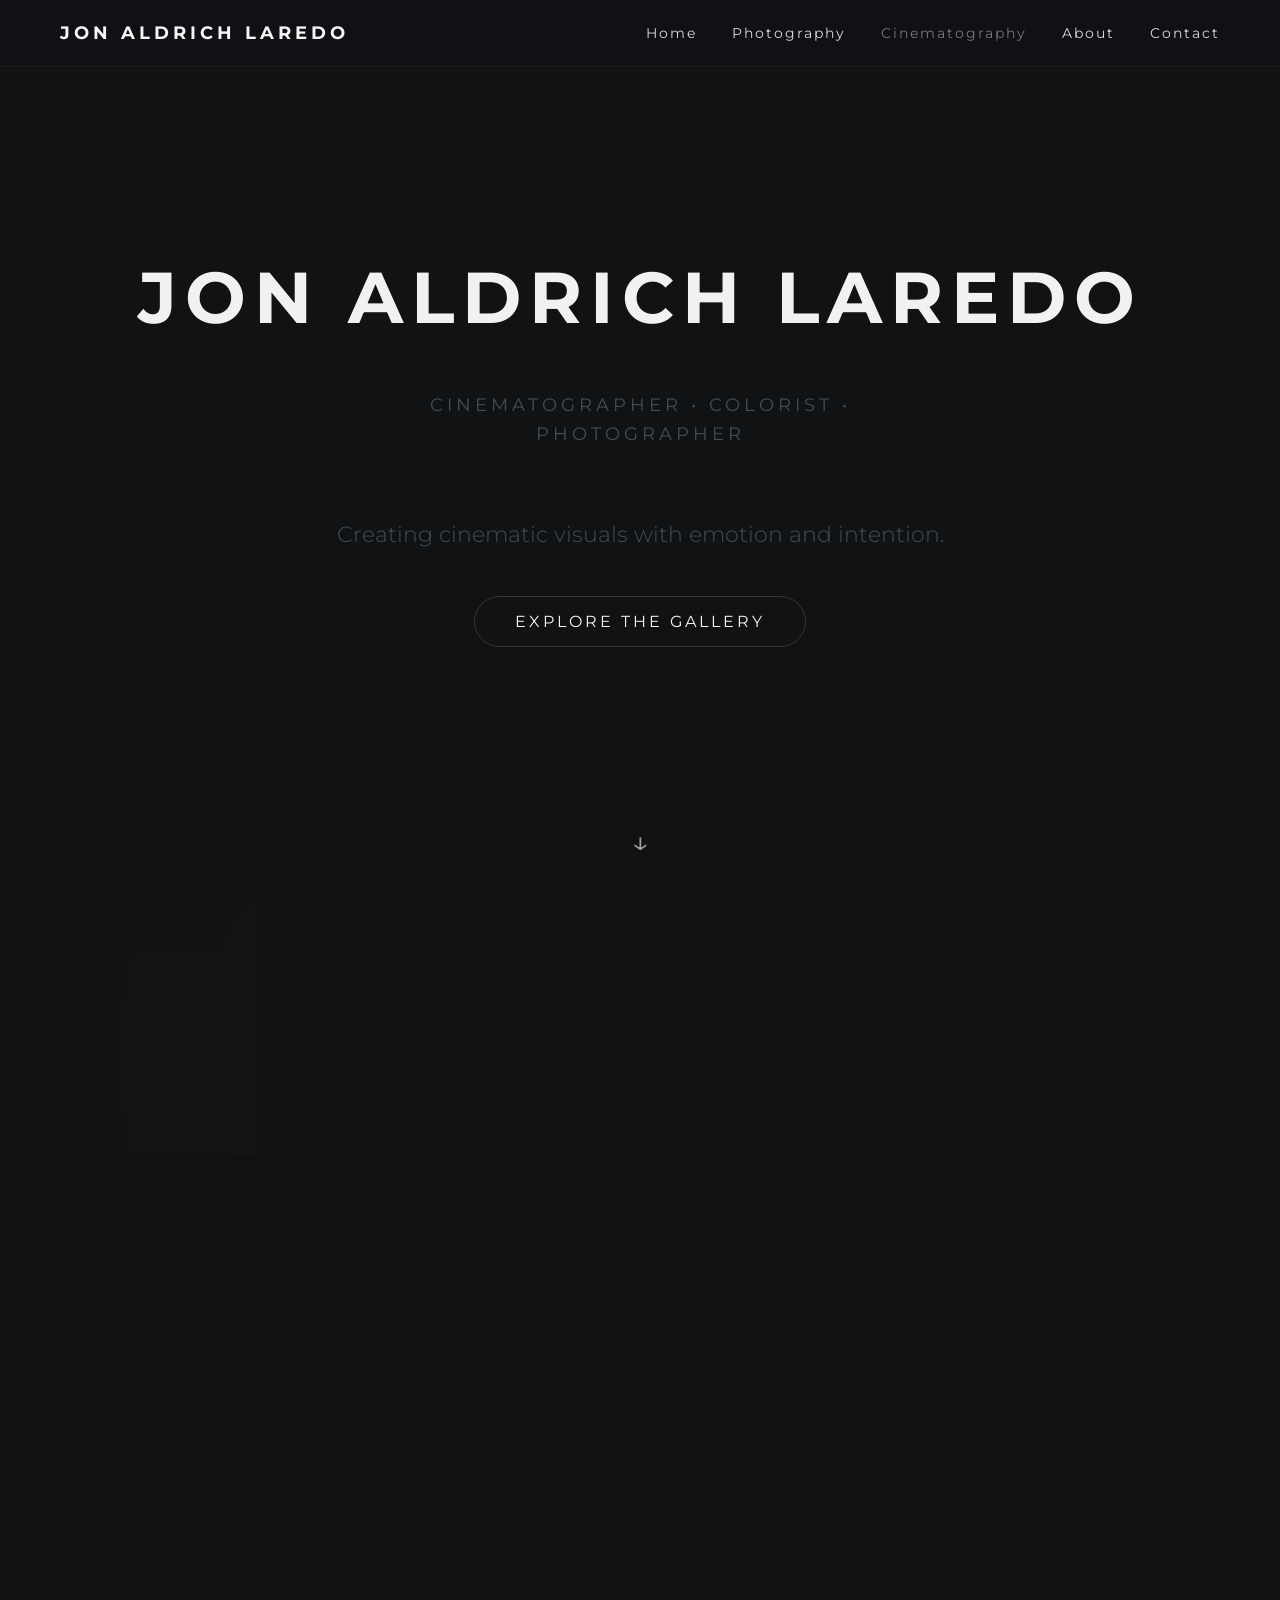
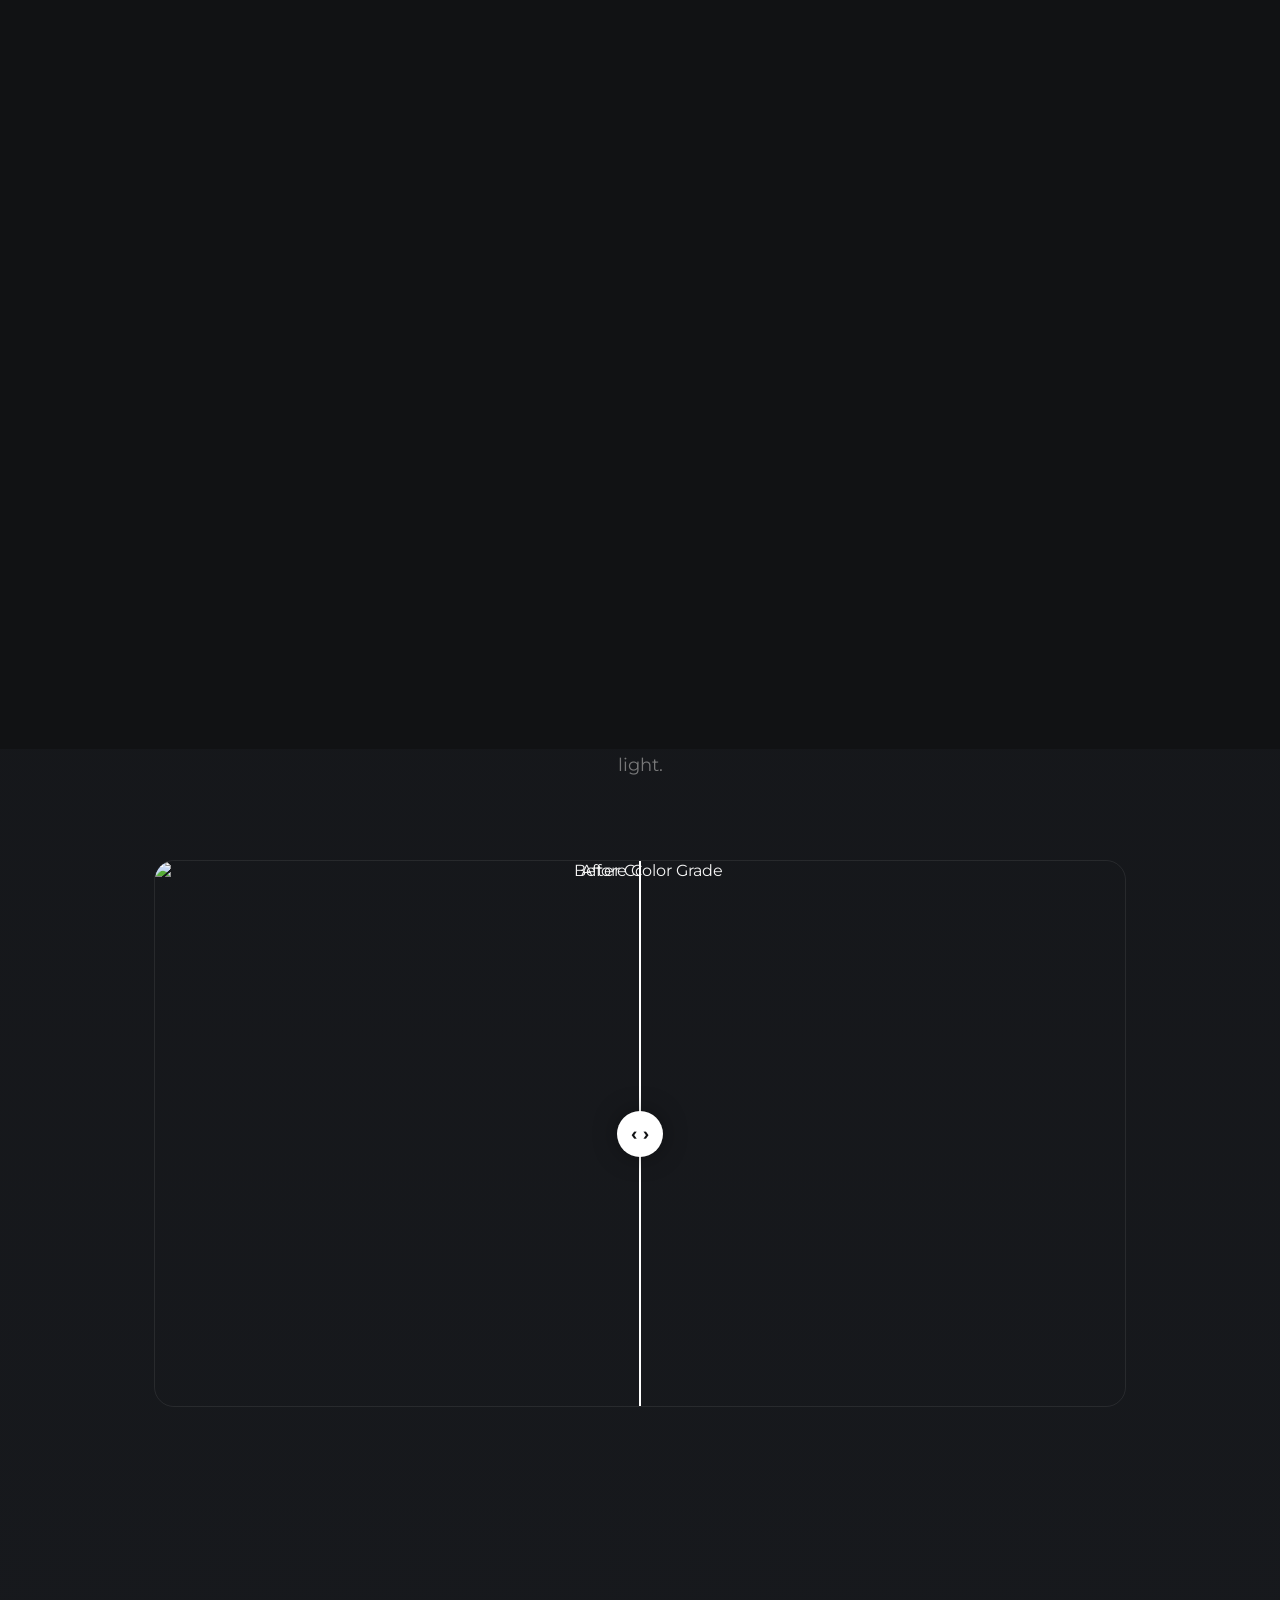
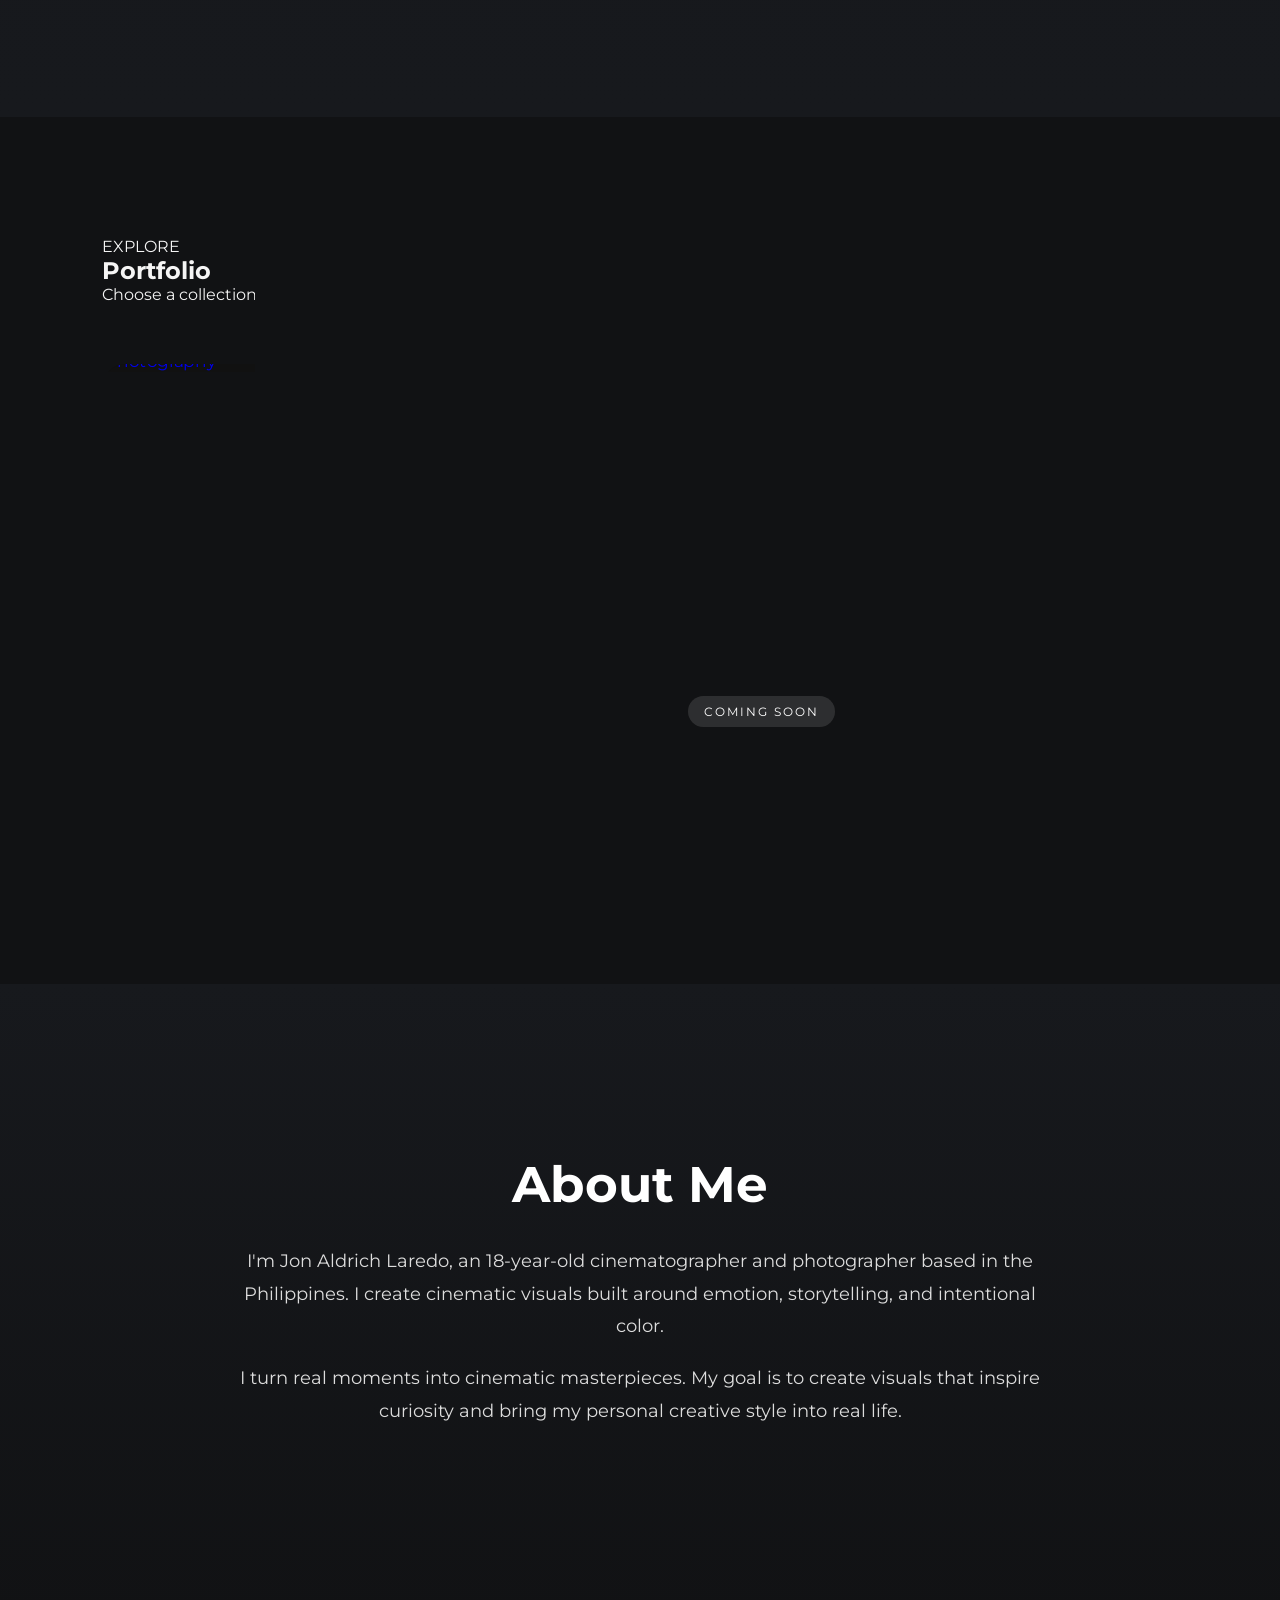
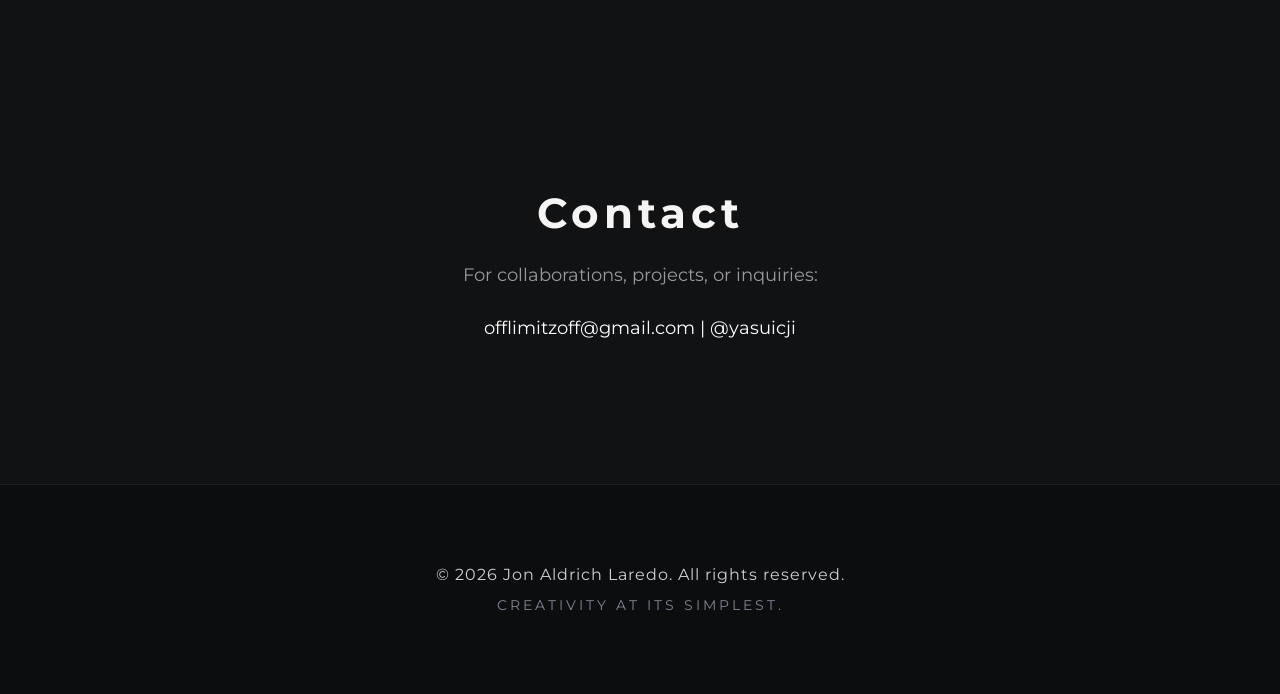
==== index.html @ 4527f001 "Mobile Fix, Drag Slider Fix" ====
<!DOCTYPE html>
<html lang="en">
<head>
    <meta charset="UTF-8">
    <meta name="viewport" content="width=device-width, initial-scale=1.0">

    <title>Jon Aldrich Laredo</title>

    <link rel="stylesheet" href="style.css">
</head>

<body>

    <nav>

    <h2>JON ALDRICH LAREDO</h2>

    <button
        class="hamburger"
        id="hamburger"
        aria-label="Open navigation">

        <span></span>
        <span></span>
        <span></span>

    </button>

    <ul id="nav-links">

        <li><a href="#home">Home</a></li>

        <li><a href="gallery/">Photography</a></li>
<li><a href="#" class="nav-disabled">Cinematography</a></li>

        <li><a href="#about">About</a></li>

        <li><a href="#contact">Contact</a></li>

    </ul>

</nav>

    <section id="home" class="hero">

    <h1>JON ALDRICH LAREDO</h1>

    <p>CINEMATOGRAPHER • COLORIST • PHOTOGRAPHER</p>

    <h3>
        Creating cinematic visuals with emotion and intention.
    </h3>

<a href="gallery/" class="button">
    EXPLORE THE GALLERY
</a>

    <div class="scroll-arrow" aria-hidden="true">
    ↓
</div>

</section>

<section id="portfolio" class="work">

    <h2>MY WORK</h2>

    <p>
        A selection of cinematic color grading projects.
    </p>

    <div class="project hidden">

        <div class="project-header">

            <p class="project-number">01</p>

    <p class="project-category">LIFESTYLE</p>

<h3>Coffee Shop</h3>

    <span>Sony ZV-E10 I • DaVinci Resolve • 2026</span>

    <p class="project-description">
        A cinematic color grade focused on warm tones,
        soft contrast, and creating a cozy atmosphere.
    </p>

</div>

        <div class="comparison">

            <img
                src="images/gas-before.png"
                class="comparison-img before-img"
                alt="Before Color Grade">
                draggable="false"

            <img
                src="images/gas-after.png"
                class="comparison-img after-img"
                alt="After Color Grade">
                draggable="false"

            <div class="slider-line"></div>

            <div class="slider-handle">
    <span>‹</span>
    <span>›</span>
</div>

        </div>

    </div>

    <div class="project hidden">

        <div class="project-header">

            <p class="project-number">02</p>

    <p class="project-category">LANDSCAPE</p>

<h3>Sunset</h3>

    <span>Sony ZV-E10 I • DaVinci Resolve • 2026</span>

    <p class="project-description">
        A cinematic grade designed to enhance
        atmosphere, contrast, and visual storytelling.
    </p>

</div>

        <div class="comparison">

            <img
                src="images/coffee-before.png"
                class="comparison-img before-img"
                alt="Before Color Grade">
                draggable="false"

            <img
                src="images/coffee-after.png"
                class="comparison-img after-img"
                alt="After Color Grade">
                draggable="false"

            <div class="slider-line"></div>

            <div class="slider-handle">
    <span>‹</span>
    <span>›</span>
</div>

        </div>

    </div>

    <div class="project hidden">

    <div class="project-header">

        <p class="project-number">03</p>

        <p class="project-category">WILDLIFE</p>

<h3>Riverside</h3>

        <span>Sony ZV-E10 I • DaVinci Resolve • 2025</span>

        <p class="project-description">
            A cinematic wildlife color grade focused on warm highlights,
            subtle contrast, and creating a calm atmosphere through
            natural light.
        </p>

    </div>

    <div class="comparison">

        <img
            src="images/riverside-before.jpg"
            class="comparison-img before-img"
            alt="Before Color Grade"
            draggable="false">

        <img
            src="images/riverside-after.jpg"
            class="comparison-img after-img"
            alt="After Color Grade"
            draggable="false">

        <div class="slider-line"></div>

        <div class="slider-handle">
    <span>‹</span>
    <span>›</span>
</div>

    </div>

</div>

</section>

<section class="portfolio-gateway hidden">

    <div class="section-heading">

        <p class="section-label">EXPLORE</p>

        <h2>Portfolio</h2>

        <p class="section-description">
            Choose a collection to explore.
        </p>

    </div>

    <div class="portfolio-grid">

        <a href="gallery/" class="portfolio-card">

            <div class="portfolio-slideshow">

    <img src="images/photo1.jpg" class="slide active" alt="Photography">

    <img src="images/photo2.jpg" class="slide" alt="Photography">

    <img src="images/photo3.jpg" class="slide" alt="Photography">

</div>

            <div class="portfolio-card-content">

                <h3>Photography</h3>

                <p>Visually compelling and creative stills.</p>

            </div>

        </a>

        <div class="portfolio-card disabled">

    <div class="film-overlay"></div>

    <div class="portfolio-card-content">

        <span class="coming-soon-tag">
            COMING SOON
        </span>

        <h3>Cinematography</h3>

        <p>
            Cinematic stories and commercial work currently in production.
        </p>

    </div>

</div>

    </div>

</section>

<section id="about" class="about">
    <div class="about-content">
        <h2>About Me</h2>

        <p>
            I'm Jon Aldrich Laredo, an 18-year-old cinematographer and photographer
            based in the Philippines. I create cinematic visuals built around emotion, storytelling, and intentional color.
        </p>

        <p>
            I turn real moments into cinematic masterpieces.
            My goal is to create visuals that inspire curiosity and bring my personal creative style into real life.
        </p>
    </div>
</section>

<section id="contact" class="contact">

    <h2>Contact</h2>

    <p>
        For collaborations, projects, or inquiries:
    </p>

    <p>
        offlimitzoff@gmail.com | @yasuicji
    </p>

</section>

<footer>

    <p>© 2026 Jon Aldrich Laredo. All rights reserved.</p>

    <p class="footer-subtitle">
        Creativity at its simplest.
    </p>

</footer>

<script src="script.js"></script>

</body>

</html>
---- style.css ----
/* Google Font */
@import url('https://fonts.googleapis.com/css2?family=Montserrat:wght@300;500;700&display=swap');

*{
    margin:0;
    padding:0;
    box-sizing:border-box;
}

body{

    background:#111214;
    color:#f5f5f5;

    font-family:'Montserrat',sans-serif;

}

nav{
    position: fixed;
    top: 0;
    width: 100%;

    display: flex;
    justify-content: space-between;
    align-items: center;

    padding: 22px 60px;

    background: rgba(17,18,20,0.75);
    backdrop-filter: blur(14px);
    -webkit-backdrop-filter: blur(14px);

    z-index: 1000;

    border-bottom: 1px solid rgba(255,255,255,0.05);
}

nav ul{
    display:flex;
    gap:35px;

    list-style:none;
}

nav ul li{
    cursor:pointer;

    transition:0.3s;

    color:#d9d9d9;

    letter-spacing:2px;

    font-size:14px;
}

nav ul li:hover{

    color:white;

}

nav h2{

    font-size:18px;

    letter-spacing:4px;

    font-weight:700;

}

.hamburger{

    display:none;

    flex-direction:column;

    justify-content:space-between;

    width:30px;

    height:22px;

    background:none;

    border:none;

    cursor:pointer;

    z-index:1001;

}

.hamburger span{

    width:100%;

    height:3px;

    background:#ffffff;

    border-radius:2px;

    transition:.35s ease;

}

.hamburger.active span:nth-child(1){

    transform:translateY(9px) rotate(45deg);

}

.hamburger.active span:nth-child(2){

    opacity:0;

}

.hamburger.active span:nth-child(3){

    transform:translateY(-10px) rotate(-45deg);

}

.hero{

    min-height:100vh;

    background-image:url("images/hero.jpg");
    background-size:cover;
    background-position:center;

    position:relative;
    isolation:isolate;

    display:flex;
    flex-direction:column;
    justify-content:center;
    align-items:center;

    text-align:center;

    padding:0 30px;

    color:white;

}

.hero::before{

    content:"";

    position:absolute;

    inset:0;

    background:
        radial-gradient(
            circle,
            rgba(17,18,20,0) 35%,
            rgba(17,18,20,.20) 70%,
            rgba(17,18,20,.55) 100%
        );

    pointer-events:none;

}

.hero h1{

    font-size:72px;

    color:#f1f1f1;

    letter-spacing:8px;

    margin:0 0 20px;

    font-weight:700;

}

.hero p{

    font-size:18px;

    color:#3D4F59;

    letter-spacing:4px;

    margin:30px auto;

    max-width:600px;

    line-height:1.6;

}

.hero h3{

    margin-top:35px;

    max-width:700px;

    line-height:1.9;

    font-weight:300;

    font-size:22px;

    color:#3D4F59;

}

.button{

    margin-top:40px;

    padding:15px 40px;

    border:1px solid rgba(255,255,255,.15);

    border-radius:50px;

    background:transparent;

    color:#f5f5f5;

    text-decoration:none;

    letter-spacing:3px;

    transition:
        background .35s,
        color .35s,
        transform .35s,
        box-shadow .35s,
        border-color .35s;

}

.button:hover{

    background:#ffffff;

    color:#111214;

    border-color:#ffffff;

    transform:translateY(-4px);

    box-shadow:0 10px 35px rgba(255,255,255,.12);

}

.button:focus{

    outline:none;

}

.button:focus-visible{

    outline:2px solid rgba(255,255,255,.5);

    outline-offset:4px;

}

.scroll-arrow{

    position:absolute;

    bottom:40px;

    font-size:30px;

    opacity:.6;

    animation:bounce 2s infinite;

}

@keyframes bounce{

    0%,100%{

        transform:translateY(0);

    }

    50%{

        transform:translateY(10px);

    }

}

.hero h1{

    animation:fadeUp 1s ease forwards;

}

.hero p{

    opacity:0;

    animation:fadeUp .9s ease forwards;

    animation-delay:.3s;

}

.hero h3{

    opacity:0;

    animation:fadeUp .9s ease forwards;

    animation-delay:.6s;

}

.button{

    opacity:0;

    animation:fadeUp .9s ease forwards;

    animation-delay:.9s;

}

@keyframes fadeUp{

    from{

        opacity:0;

        transform:translateY(40px);

    }

    to{

        opacity:1;

        transform:translateY(0);

    }

}

.work{

    position:relative;

    overflow:hidden;

    padding:180px 12% 140px;

    text-align:center;

    background:linear-gradient(
        180deg,
        #111214 0%,
        #17191D 100%
    );

}

.work h2{

    font-size:42px;

    letter-spacing:5px;

    margin-bottom:20px;

}

.work p{

    color:#999;

    margin-bottom:80px;

    font-size:18px;

}

.project{

    max-width:1100px;

    margin:170px auto;

}

.project-header {
    text-align: center;
    margin-bottom: 30px;
}

.project-category{

    font-size:12px;

    letter-spacing:4px;

    text-transform:uppercase;

    color:#8f98a3;

    margin-bottom:12px;

    font-weight:600;

}

.project-number{

    font-size:60px;

    font-weight:700;

    color:rgba(255,255,255,.08);

    line-height:1;

    margin-bottom:18px;

    letter-spacing:2px;

    user-select:text;

}

.project-header h3 {
    margin-bottom: 10px;
}

.project-header span {
    display: block;
    font-size: 0.9rem;
    opacity: 0.7;
}

.project-description {
    max-width: 600px;
    margin: 15px auto 0;
    line-height: 1.6;
    opacity: 0.75;
}

.project-header h3{

    font-size:30px;

    font-weight:600;

    letter-spacing:2px;

}

.project-header span{

    color:#8b8b8b;

    font-size:14px;

    letter-spacing:2px;

}

.comparison{

    position:relative;

    width:100%;

    aspect-ratio:16/9;

    overflow:hidden;

    border-radius:20px;

    cursor:default;

    user-select:none;

    border:1px solid rgba(255,255,255,.08);

}

.comparison-img{

    position:absolute;

    inset:0;

    width:100%;

    height:100%;

    object-fit:cover;

    pointer-events:none;
user-select:none;
-webkit-user-drag:none;

}

.after-img{

    clip-path: inset(0 50% 0 0);

}

.slider-line{

    position:absolute;

    top:0;

    left:50%;

    width:2px;

    height:100%;

    background:white;

    transform:translateX(-50%);

    pointer-events:auto;

    cursor:ew-resize;

}

.slider-handle{

    position:absolute;

    top:50%;
    left:50%;

    width:46px;
    height:46px;

    border-radius:50%;

    background:white;

    transform:translate(-50%,-50%);

    box-shadow:0 0 25px rgba(0,0,0,.35);

    pointer-events:auto;

    cursor:ew-resize;

    display:flex;
    justify-content:center;
    align-items:center;

    gap:4px;

}

.slider-handle span{

    display:flex;
    align-items:center;
    justify-content:center;

    width:8px;

    font-size:18px;
    font-weight:700;
    line-height:1;

    color:#111214;

    user-select:none;

}

.about {

    padding:170px 20px;

    background:linear-gradient(
        180deg,
        #17191D 0%,
        #111214 100%
    );

    color:white;

}

.about-content {
    max-width: 800px;
    margin: auto;
    text-align: center;
}

.about h2 {
    font-size: 50px;
    margin-bottom: 30px;
}

.about p {
    font-size: 18px;
    line-height: 1.8;
    color: #ddd;
    margin-bottom: 20px;
}

html {
    scroll-behavior: smooth;
}

nav a{
    color: inherit;
    text-decoration: none;
    position: relative;
    transition: color .3s ease;
}

nav a.active{
    color: white;
}

nav a.active::after{
    content: "";
    position: absolute;
    left: 0;
    bottom: -8px;
    width: 100%;
    height: 2px;
    background: white;
    border-radius: 999px;
}

nav a.nav-disabled{
    opacity:0.5;
    cursor:not-allowed;
    pointer-events:none;
}

.hidden{
    opacity:0;
    transform:translateY(70px);
    filter:blur(8px);

    transition:
        opacity .9s ease,
        transform .9s ease,
        filter .9s ease;
}

.show{
    opacity:1;
    transform:translateY(0);
    filter:blur(0);
}

.project:nth-child(2){
    transition-delay:.15s;
}

.project:nth-child(3){
    transition-delay:.3s;
}

@media (max-width:768px){

    nav{

        padding:20px;

    }

    nav h2{

        font-size:15px;

        letter-spacing:2px;

    }

    .hamburger{

        display:flex;

    }

    nav ul{

        position:fixed;

        top:0;

        right:-100%;

        width:260px;

        height:100vh;

        background:#111214;

        flex-direction:column;

        justify-content:center;

        align-items:center;

        gap:40px;

        transition:right .35s ease;

    }

    nav ul.active{

        right:0;

    }

    .hero h1{

        font-size:40px;

        letter-spacing:4px;

    }

    .portfolio-grid{

    grid-template-columns:1fr;

    gap:24px;

}

.portfolio-card{

    height:360px;

}

.portfolio-card-content{

    left:22px;
    right:22px;
    bottom:22px;

}

.portfolio-card-content h3{

    font-size:1.55rem;

}

.portfolio-card-content p{

    font-size:.95rem;

}

.coming-soon-tag{

    font-size:.65rem;

    padding:7px 14px;

}

/* ==========================
   Before / After Slider
========================== */

.slider-handle{

    width:38px;
    height:38px;

}

.slider-handle span{

    width:6px;

    font-size:14px;

}

.project{

    margin:100px auto;

}

.project-number{

    font-size:42px;

}

.project-header h3{

    font-size:24px;

}

.project-description{

    font-size:.95rem;

}

/* ==========================
   Portfolio Gateway
========================== */

.portfolio-gateway{

    padding:90px 20px;

}

.portfolio-grid{

    grid-template-columns:1fr;

    gap:22px;

    margin-top:40px;

}

.portfolio-card{

    height:300px;

}

.portfolio-card-content{

    left:20px;
    right:20px;
    bottom:20px;

}

.portfolio-card-content h3{

    font-size:1.35rem;

    margin-bottom:6px;

}

.portfolio-card-content p{

    font-size:.88rem;

    line-height:1.5;

    opacity:.8;

}

.coming-soon-tag{

    font-size:.60rem;

    letter-spacing:1.5px;

    padding:6px 12px;

    margin-bottom:14px;

}

}

footer{
    padding:80px 20px;
    text-align:center;

    border-top:1px solid rgba(255,255,255,.08);

    background:#0c0d0f;
}

footer p{
    color:#cfcfcf;
    letter-spacing:1px;
}

.footer-subtitle{

    margin-top:12px;

    color:#7f8792;

    font-size:14px;

    letter-spacing:3px;

    text-transform:uppercase;

}

nav.scrolled{

    background:rgba(10,10,10,.92);

    border-bottom:1px solid rgba(255,255,255,.08);

    backdrop-filter:blur(18px);

    box-shadow:0 8px 30px rgba(0,0,0,.25);

    transition:.4s ease;

}

.project{

    transition:

        transform .45s ease,

        opacity .45s ease;

}

.project:hover{

    transform:translateY(-12px);

}

::selection{

    background:#ffffff;

    color:#111214;

}

.contact{

    padding:170px 20px 140px;

    text-align:center;

}

.contact h2{

    font-size:42px;

    letter-spacing:5px;

    margin-bottom:20px;

}

.contact p{

    color:#999;

    line-height:1.8;

    font-size:18px;

}

.contact p:last-child{

    margin-top:20px;

    color:white;

}

/* Prevent decorative text from being highlighted */

nav h2,
.hero h1,
.about,
footer {
    user-select: none;
    -webkit-user-select: none;
    -moz-user-select: none;
    -ms-user-select: none;
}

/* Soft ambient glow behind Portfolio */

.work::before{

    content:"";

    position:absolute;

    top:-300px;

    left:50%;

    transform:translateX(-50%);

    width:900px;

    height:900px;

    border-radius:50%;

    background:rgba(255,255,255,.02);

    filter:blur(140px);

    pointer-events:none;

}

/* ========================================
   PORTFOLIO GATEWAY
======================================== */

.portfolio-gateway {
    padding: 120px 8%;
}

.portfolio-grid {
    margin-top: 60px;

    display: grid;
    grid-template-columns: repeat(2, 1fr);
    gap: 32px;
}

.portfolio-card {
    position: relative;

    isolation: isolate;

    display: block;

    height: 500px;

    border-radius: 24px;

    overflow: hidden;

    text-decoration: none;

    background: #111;

    transition: transform .4s ease;
}

.portfolio-card:hover {
    transform: translateY(-8px);
}

.portfolio-card img {
    width: 100%;
    height: 100%;

    object-fit: cover;

    transition: transform .6s ease;
}

.portfolio-card:hover img {
    transform: scale(1.05);
}

.portfolio-card::after {
    content: "";

    position: absolute;
    inset: 0;

    background: linear-gradient(
        to top,
        rgba(0,0,0,.75),
        rgba(0,0,0,.15),
        transparent
    );
}

.portfolio-card-content {
    position: absolute;

    left: 32px;
    right: 32px;
    bottom: 32px;

    color: white;

    z-index: 2;
}

.portfolio-card-content h3 {
    font-size: 2rem;
    margin-bottom: 10px;
}

.portfolio-card-content p {
    opacity: .85;
}

.disabled {
    background: linear-gradient(135deg,#1d1d1d,#2c2c2c);

    display: flex;
    justify-content: center;
    align-items: center;

    cursor: default;
}

.disabled::after {
    display: none;
}

.film-overlay{
    position:absolute;
    inset:0;

    background:
        radial-gradient(circle at top,
        rgba(255,255,255,.08),
        transparent 55%),

        linear-gradient(
        135deg,
        #0f172a,
        #111827,
        #030712);

    opacity:.95;
}

.coming-soon-tag{

    display:inline-block;

    margin-bottom:18px;

    padding:8px 16px;

    border-radius:999px;

    background:rgba(255,255,255,.12);

    backdrop-filter:blur(12px);

    font-size:.75rem;

    letter-spacing:2px;

    text-transform:uppercase;
}

.portfolio-slideshow{
    position:absolute;
    inset:0;
}

.slide{

    position:absolute;
    inset:0;

    width:100%;
    height:100%;

    object-fit:cover;

    opacity:0;

    transition:
        opacity 1.5s ease,
        transform 8s ease;

    transform:scale(1);
}

.slide.active{

    opacity:1;

    transform:scale(1.05);
}

.portfolio-card::before{

    content:"";

    position:absolute;

    inset:0;

    background:
    radial-gradient(
        400px circle at var(--x) var(--y),
        rgba(255,255,255,.16),
        transparent 40%
    );

    opacity:0;

    transition:opacity .3s ease;

    z-index:1;

    pointer-events:none;

}

.portfolio-card:hover::before{

    opacity:1;

}

@media (max-width:768px){

    .portfolio-grid{

        grid-template-columns:1fr;

        gap:24px;

        margin-top:40px;

    }

    .portfolio-card{

        height:320px;

    }

    .portfolio-card-content{

        left:22px;
        right:22px;
        bottom:22px;

    }

    .portfolio-card-content h3{

        font-size:1.6rem;

        margin-bottom:8px;

    }

    .portfolio-card-content p{

        font-size:.95rem;

        line-height:1.5;

    }

    .coming-soon-tag{

        font-size:.65rem;

        padding:7px 14px;

    }

}
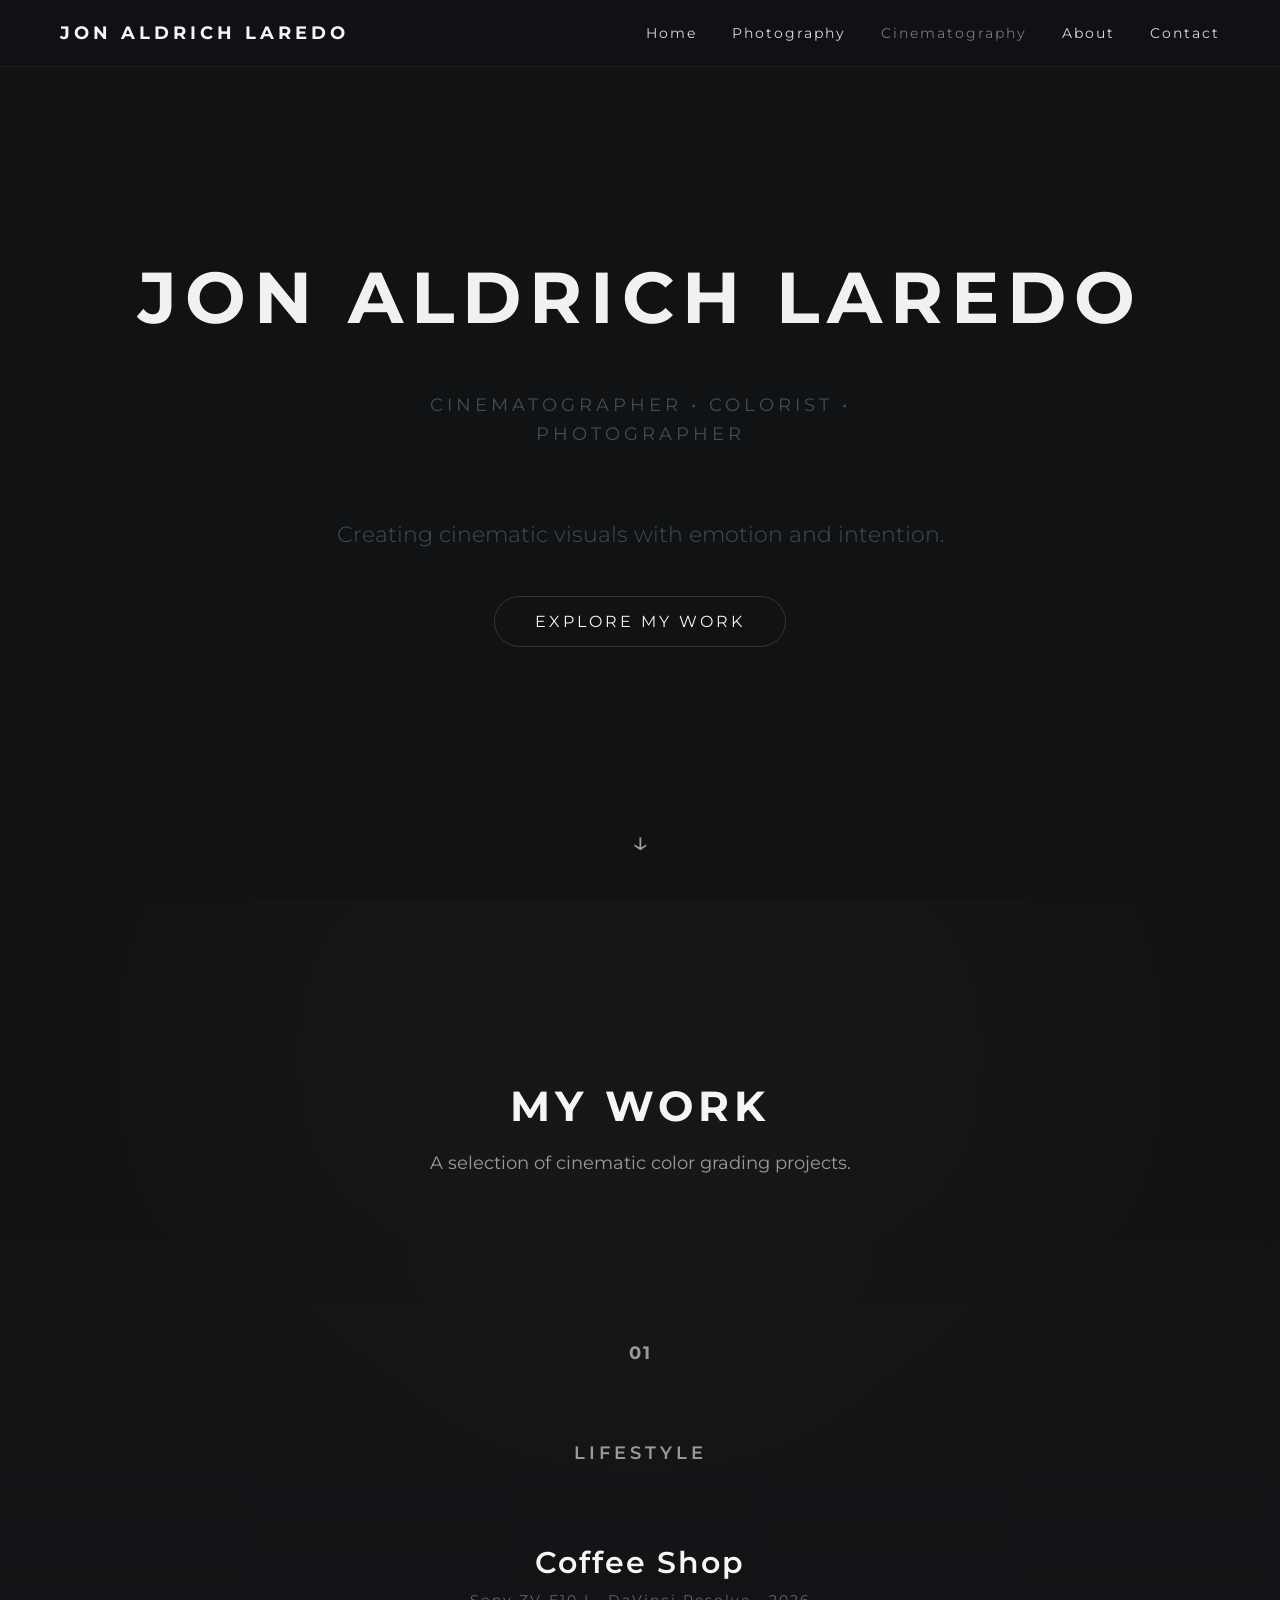
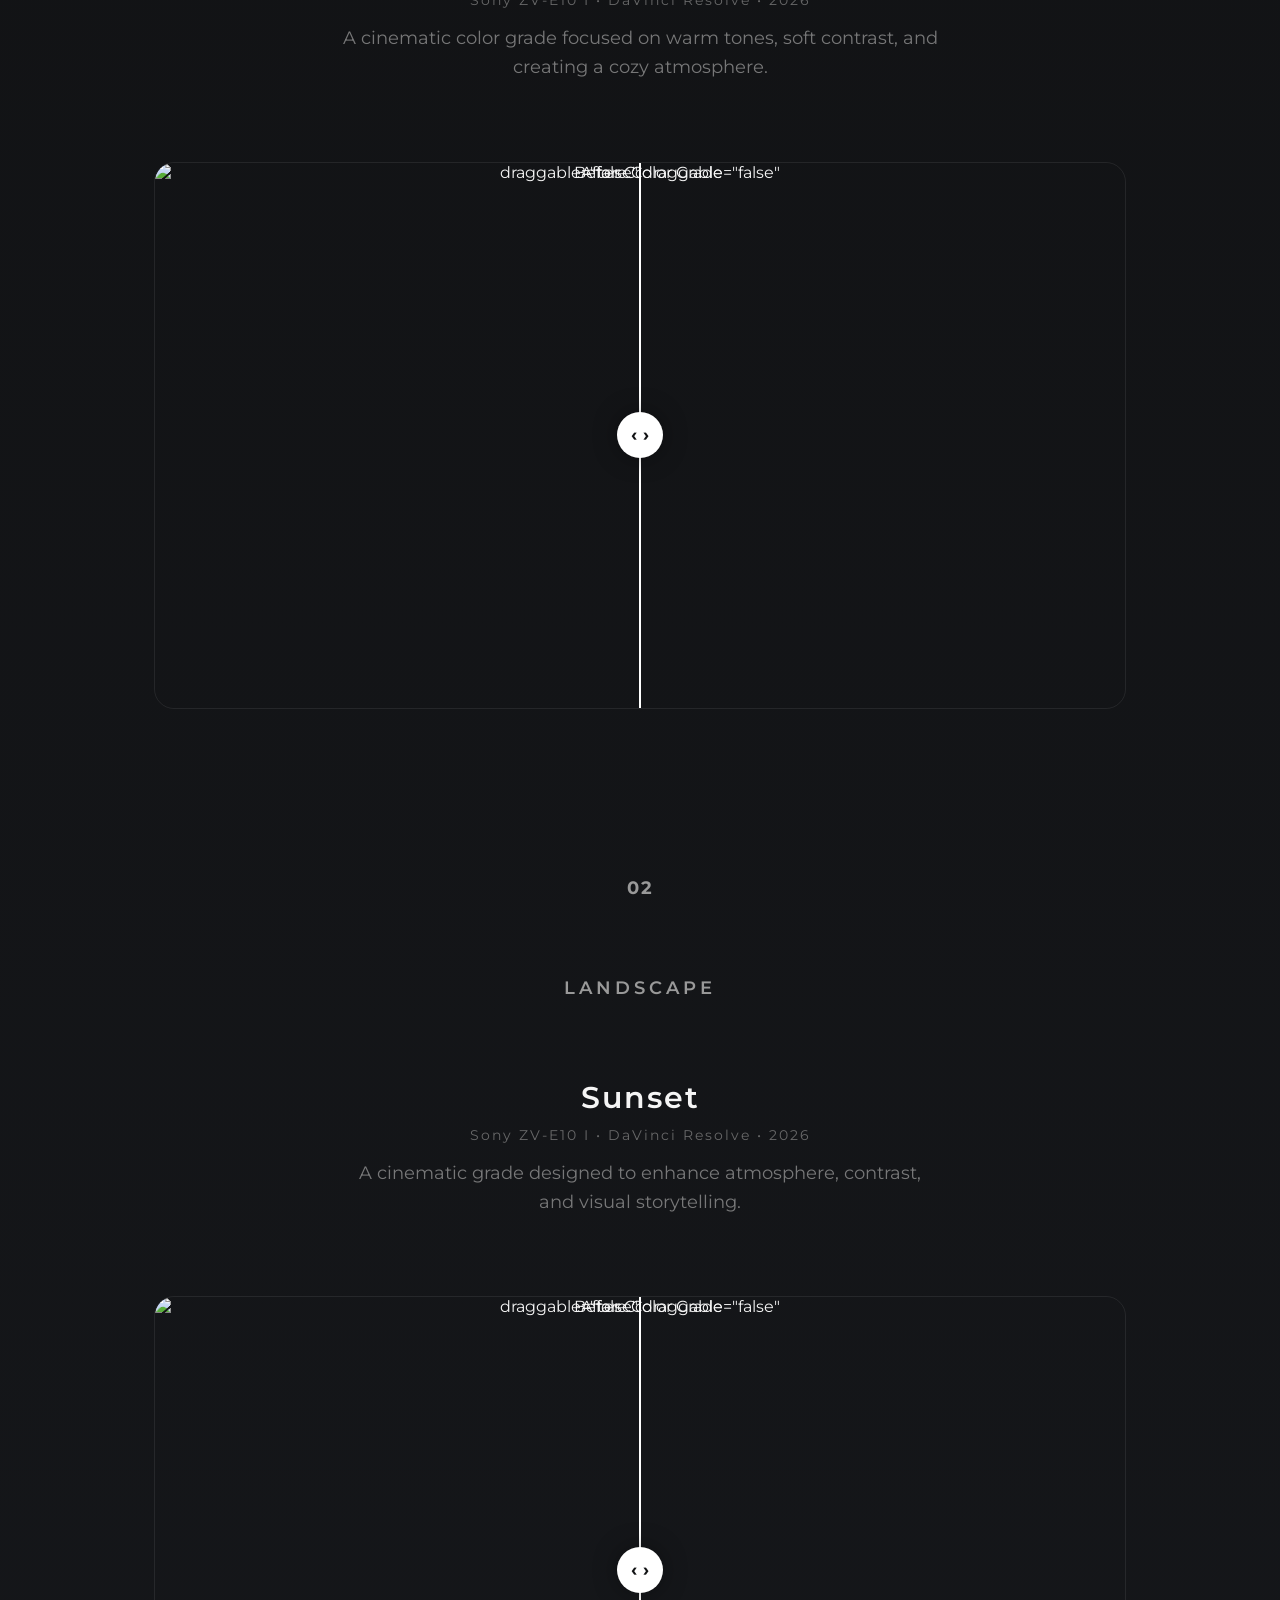
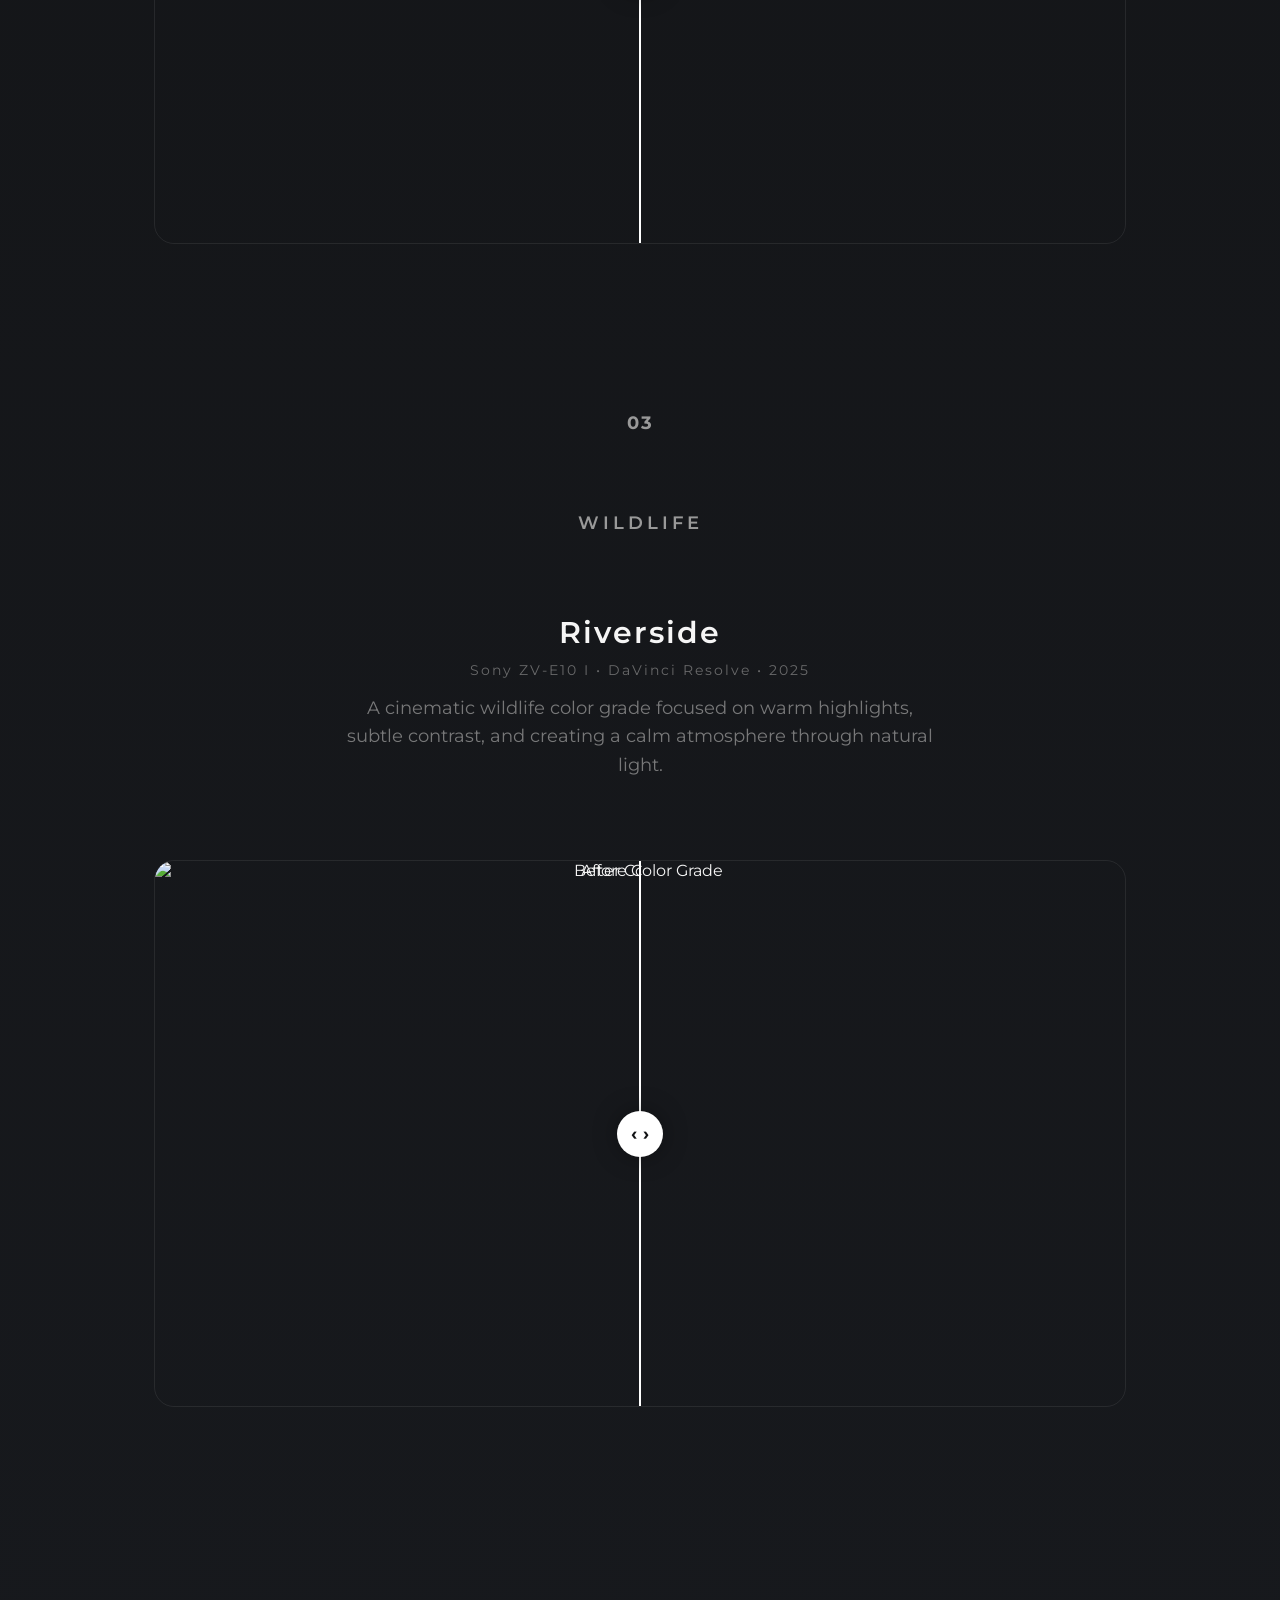
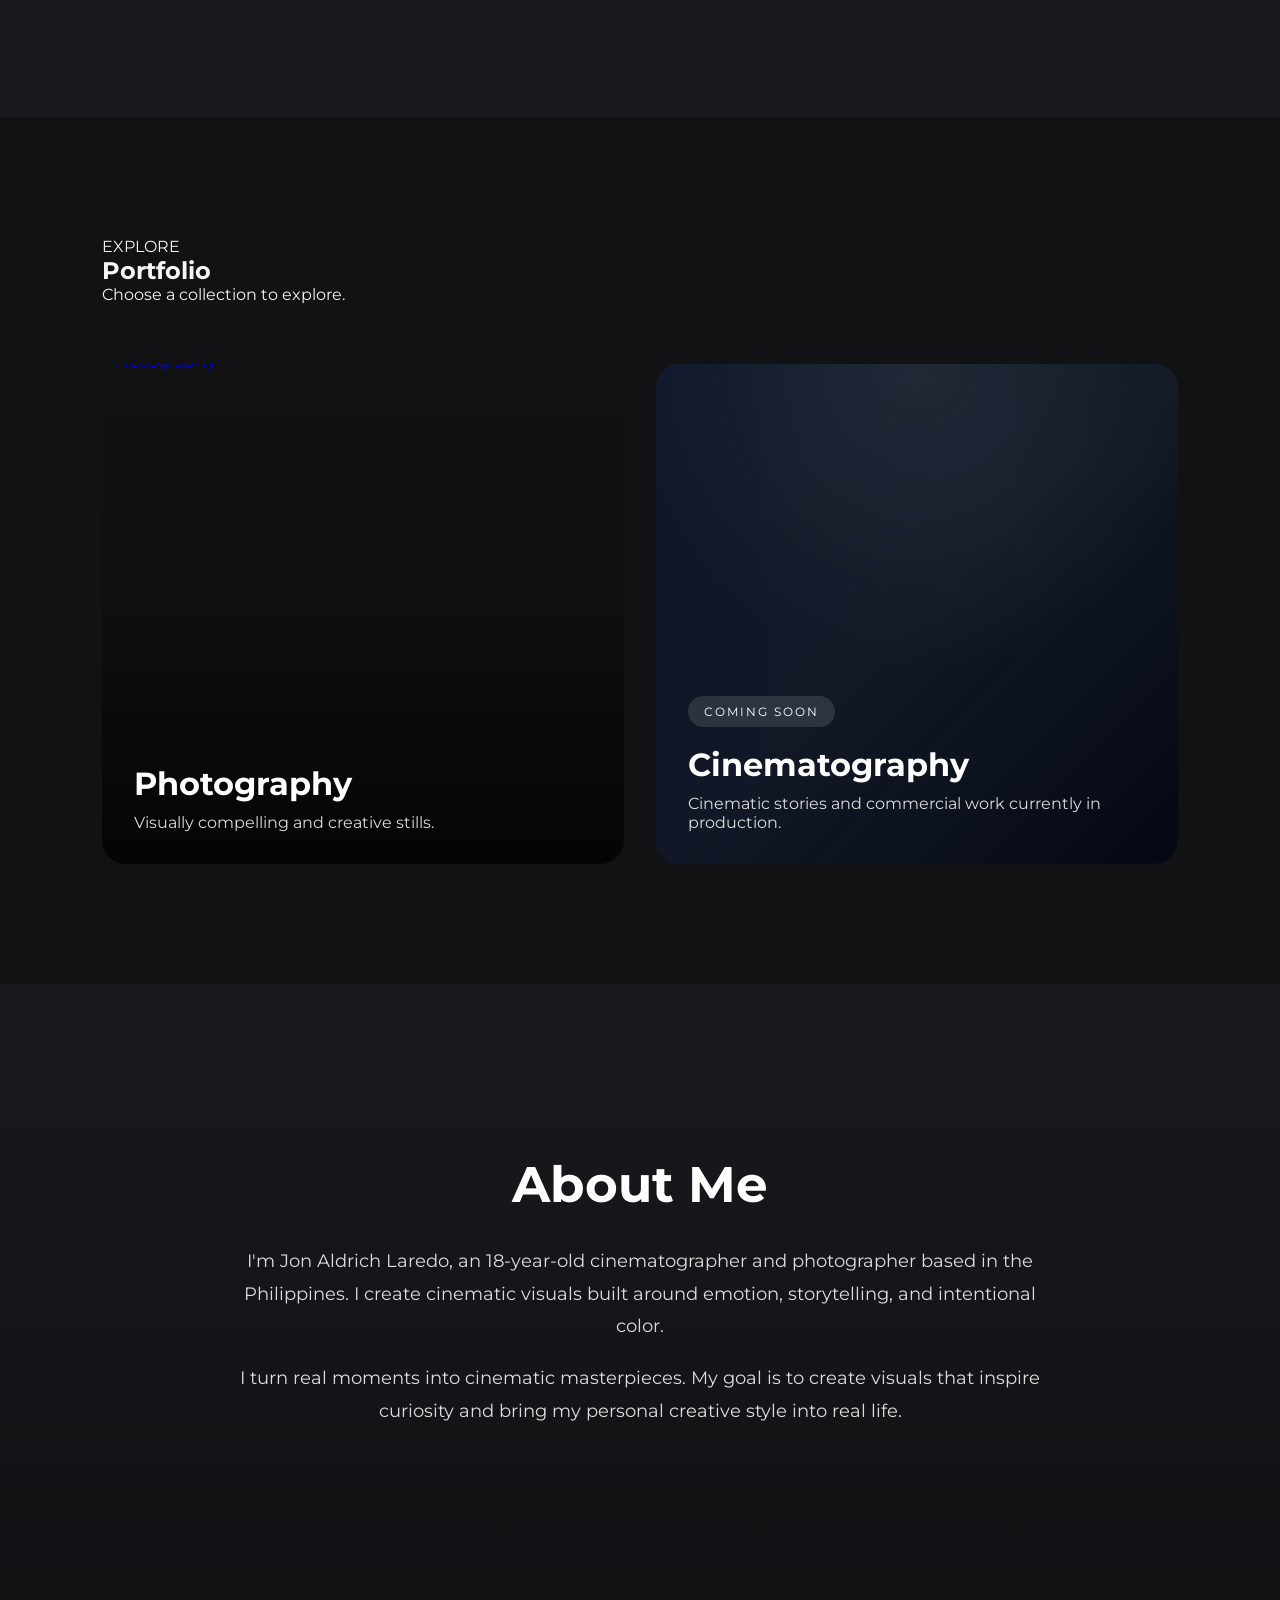
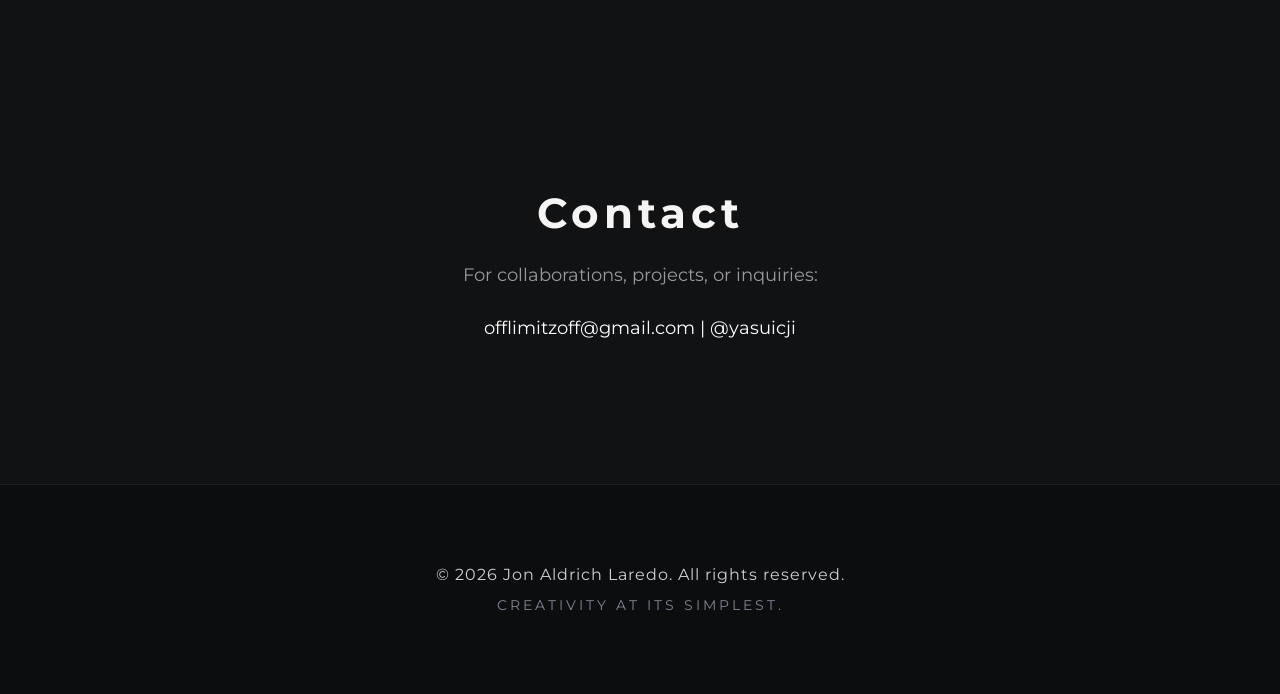
==== commit 11fab689: "Feature photo number fixed" ====
--- a/index.html
+++ b/index.html
@@ -51,8 +51,8 @@
         Creating cinematic visuals with emotion and intention.
     </h3>
 
-<a href="gallery/" class="button">
-    EXPLORE THE GALLERY
+<a href="#portfolio-gateway" class="button">
+    EXPLORE MY WORK
 </a>
 
     <div class="scroll-arrow" aria-hidden="true">
@@ -204,7 +204,7 @@
 
 </section>
 
-<section class="portfolio-gateway hidden">
+<section id="portfolio-gateway" class="portfolio-gateway hidden">
 
     <div class="section-heading">
 
--- a/style.css
+++ b/style.css
@@ -1289,4 +1289,8 @@
 
     }
 
+}
+
+#portfolio-gateway{
+    scroll-margin-top:110px;
 }
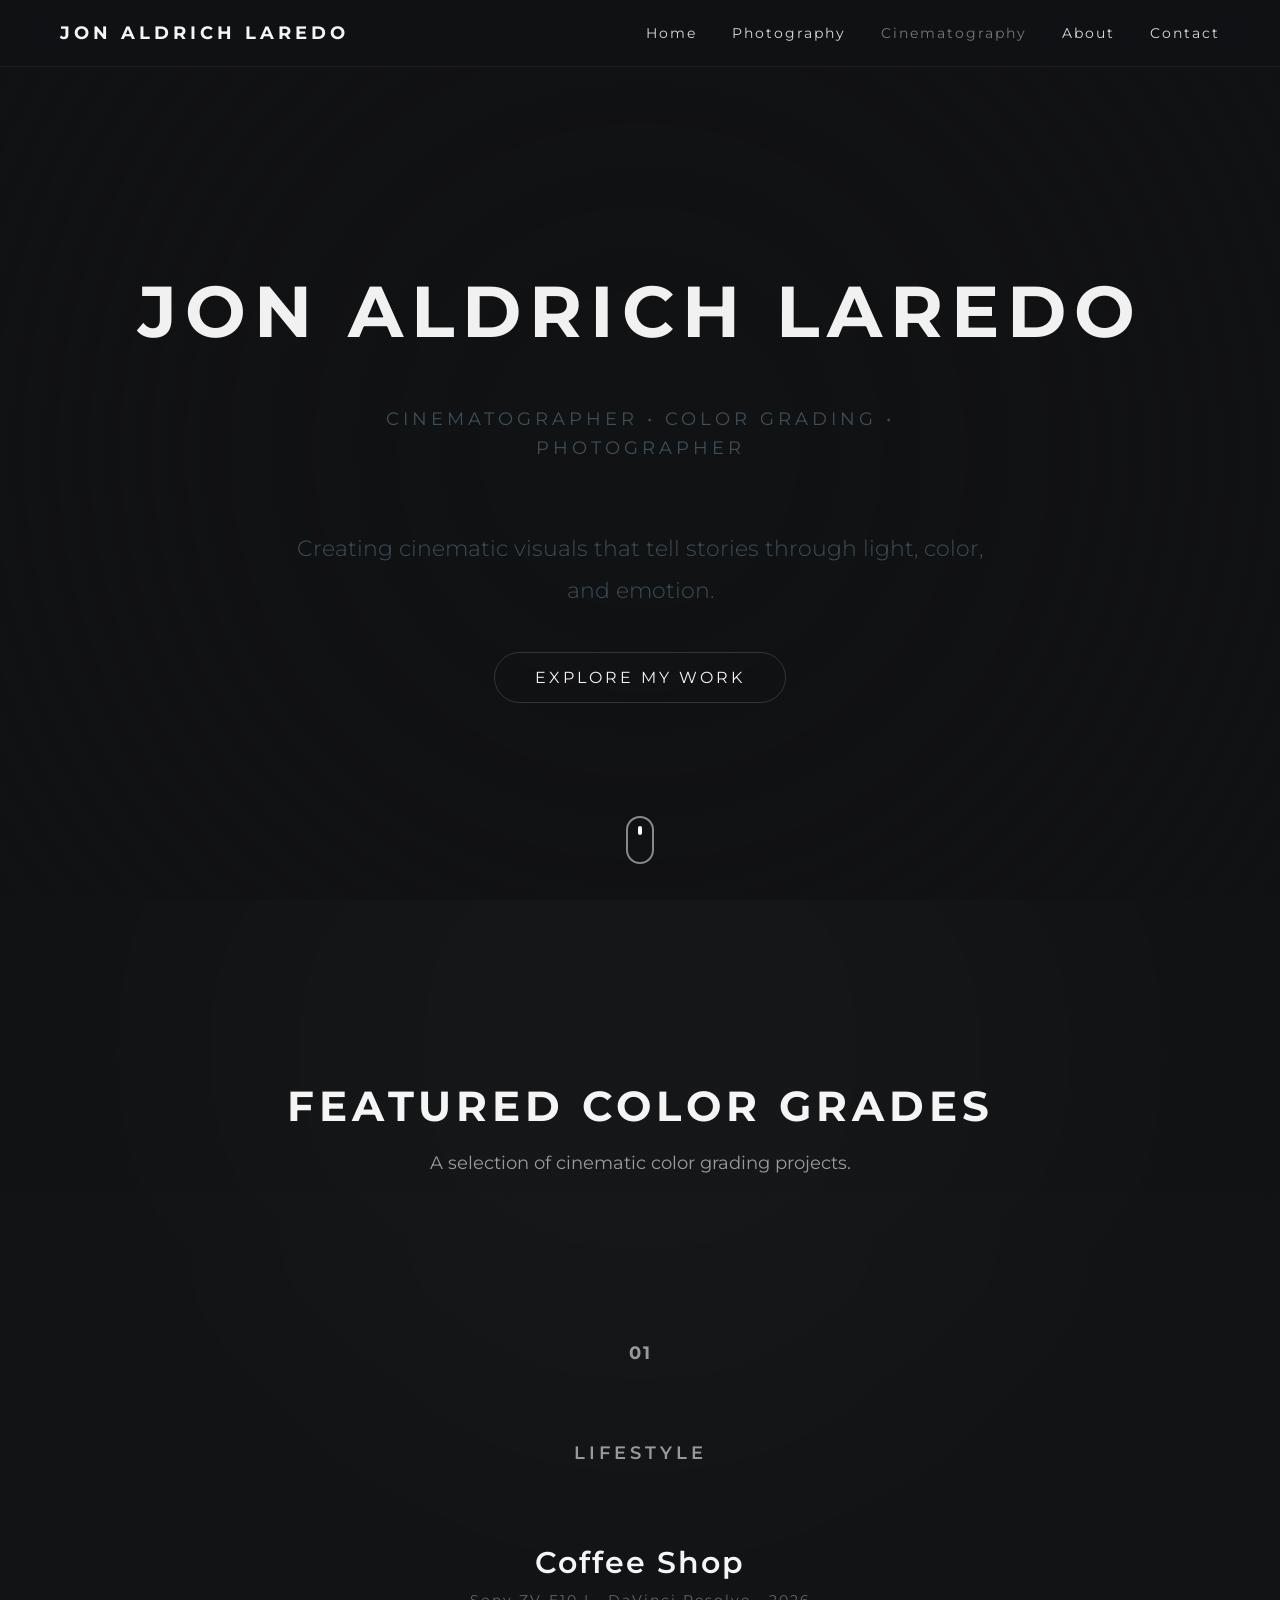
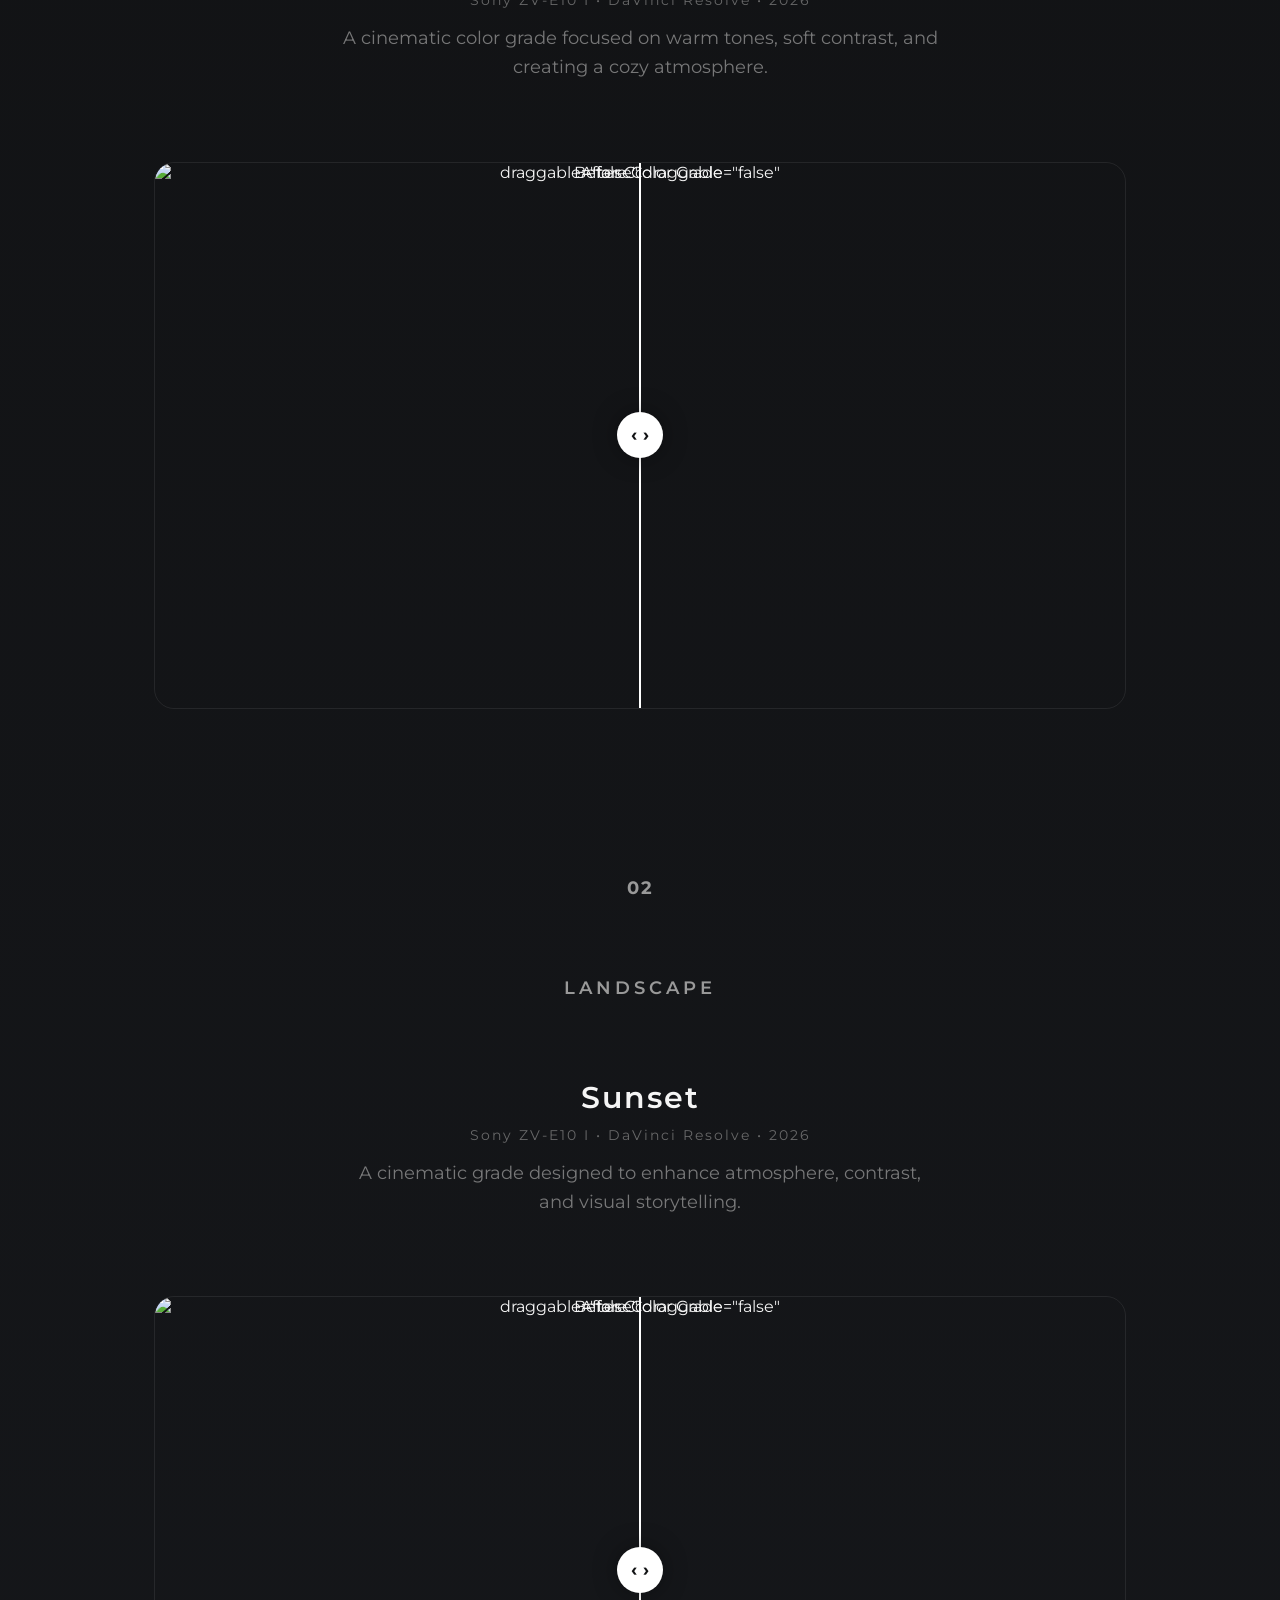
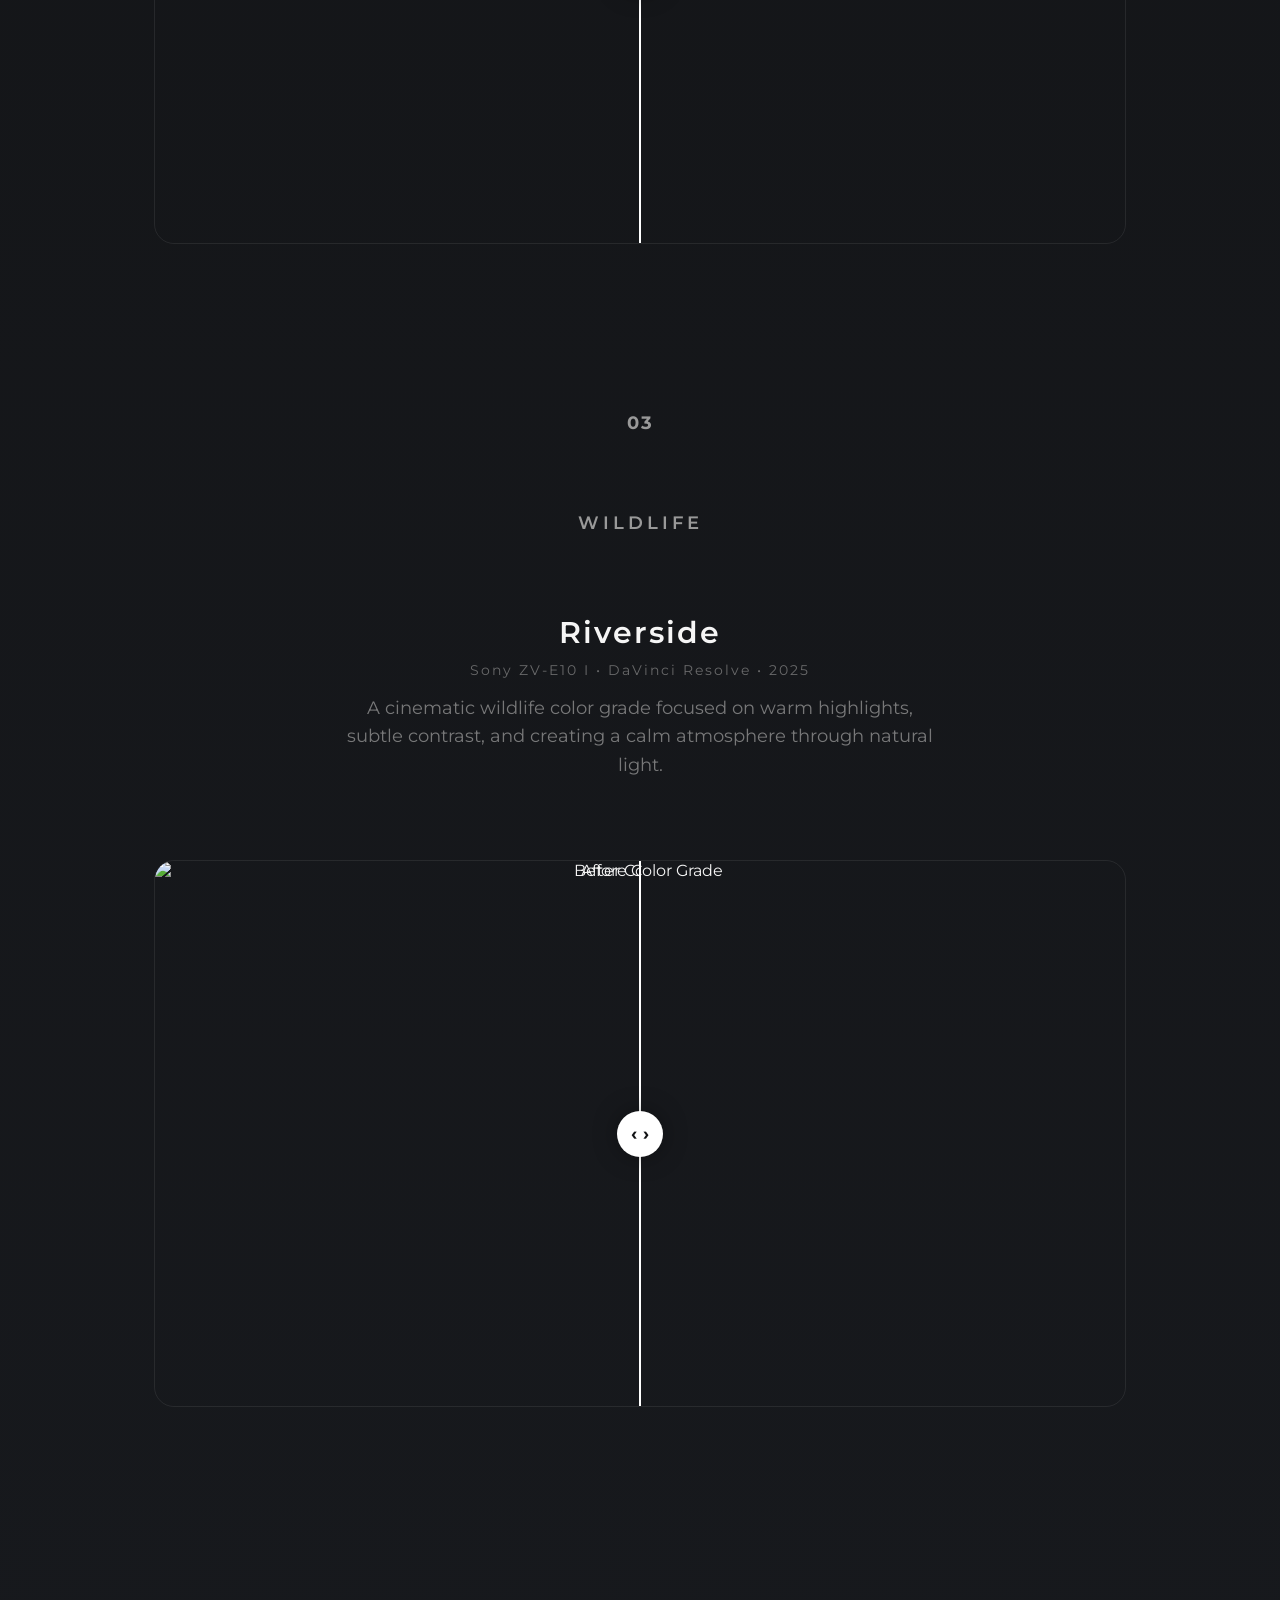
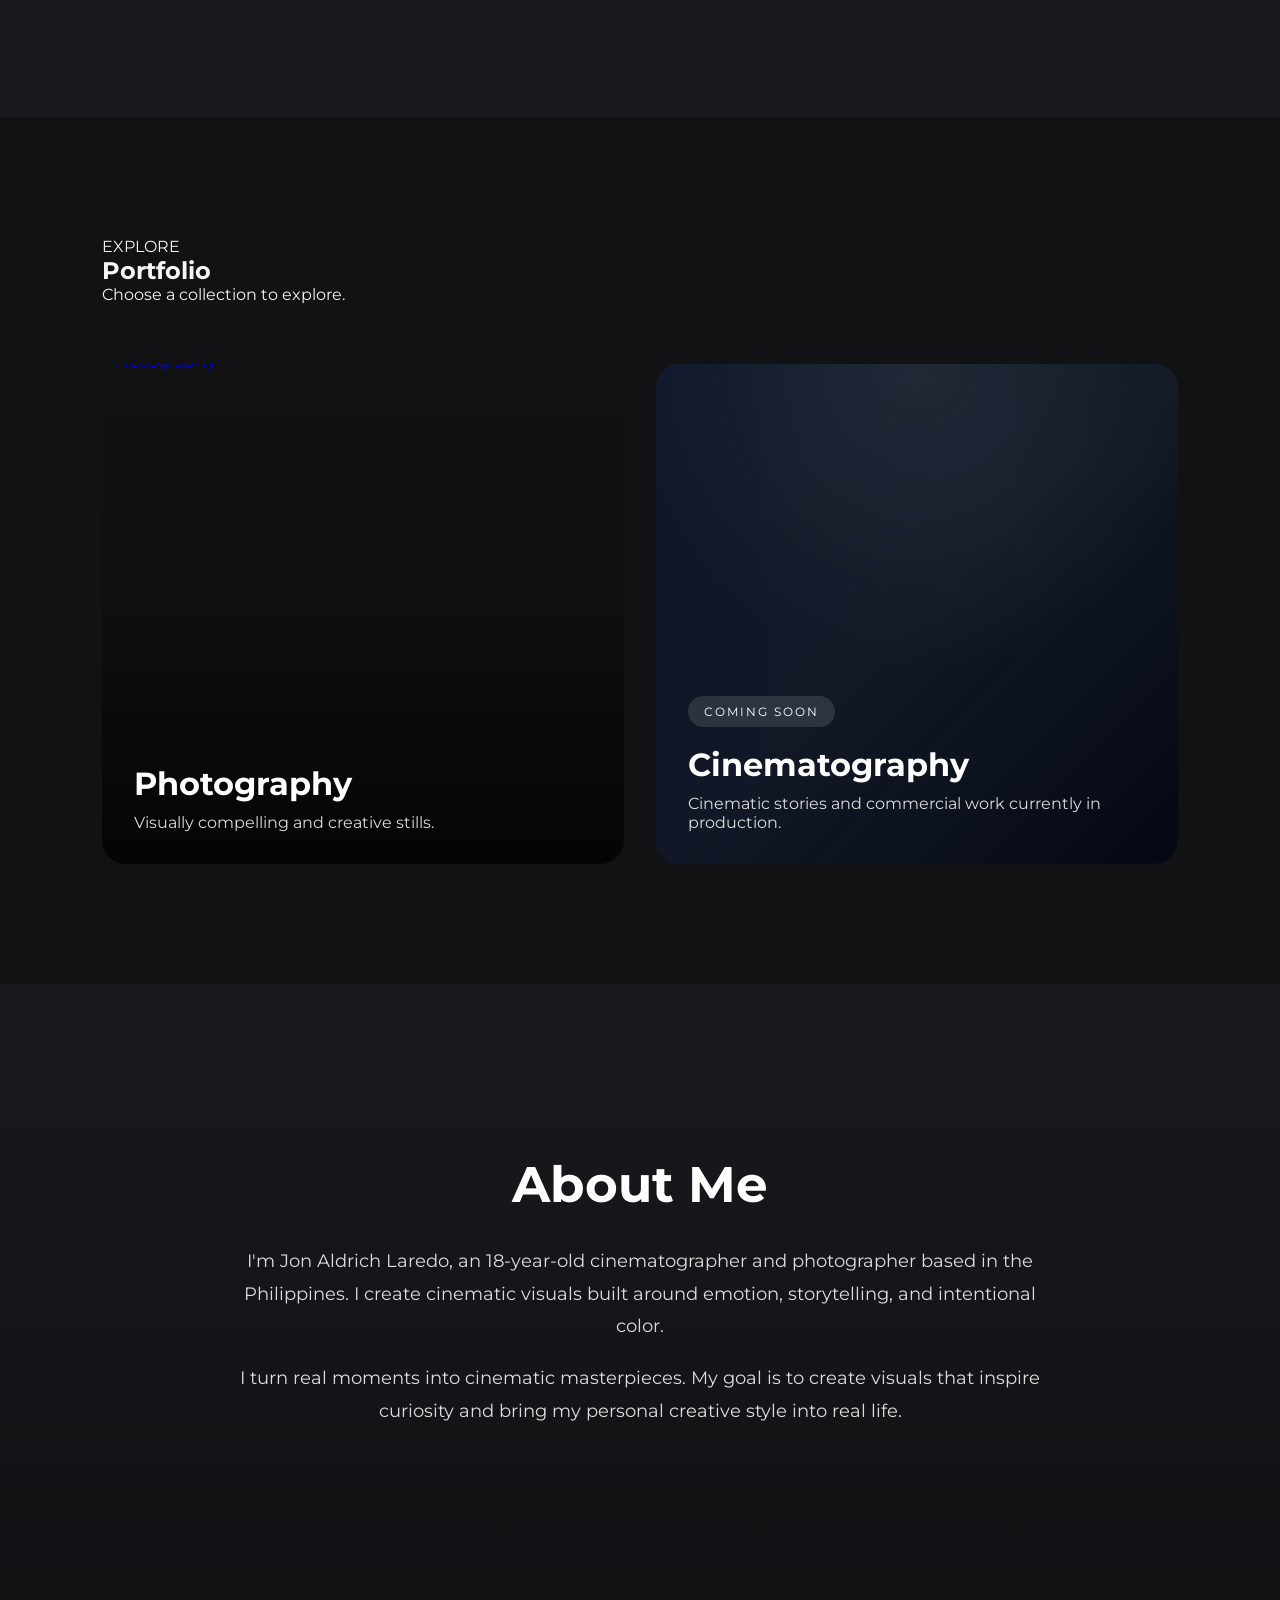
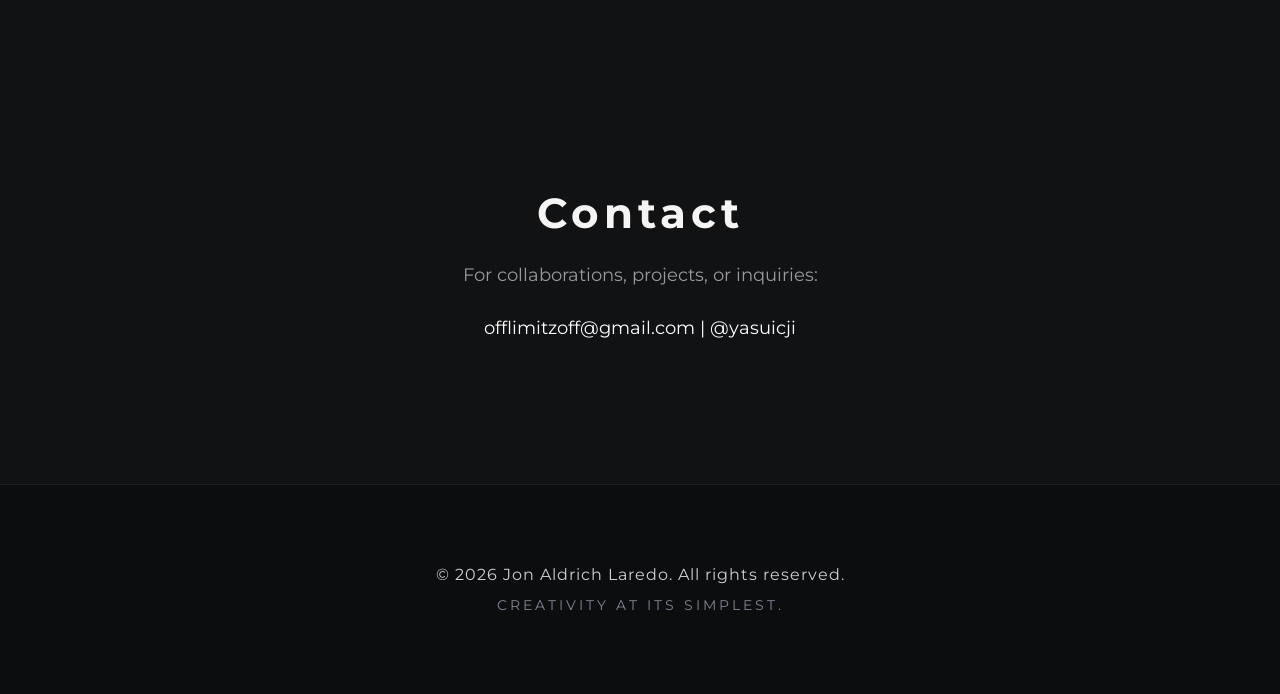
==== commit afd51fd9: "Fixing" ====
--- a/index.html
+++ b/index.html
@@ -45,25 +45,25 @@
 
     <h1>JON ALDRICH LAREDO</h1>
 
-    <p>CINEMATOGRAPHER • COLORIST • PHOTOGRAPHER</p>
+    <p>CINEMATOGRAPHER • COLOR GRADING • PHOTOGRAPHER</p>
 
     <h3>
-        Creating cinematic visuals with emotion and intention.
+        Creating cinematic visuals that tell stories through light, color, and emotion.
     </h3>
 
 <a href="#portfolio-gateway" class="button">
     EXPLORE MY WORK
 </a>
 
-    <div class="scroll-arrow" aria-hidden="true">
-    ↓
+    <div class="scroll-indicator" aria-hidden="true">
+    <span></span>
 </div>
 
 </section>
 
 <section id="portfolio" class="work">
 
-    <h2>MY WORK</h2>
+    <h2>FEATURED COLOR GRADES</h2>
 
     <p>
         A selection of cinematic color grading projects.
--- a/style.css
+++ b/style.css
@@ -129,10 +129,6 @@
 
     min-height:100vh;
 
-    background-image:url("images/hero.jpg");
-    background-size:cover;
-    background-position:center;
-
     position:relative;
     isolation:isolate;
 
@@ -143,12 +139,47 @@
 
     text-align:center;
 
-    padding:0 30px;
+    padding:70px 30px 0;
 
     color:white;
 
 }
 
+.hero::after{
+
+    content:"";
+
+    position:absolute;
+    inset:0;
+
+    background:url("images/hero.jpg") center/cover no-repeat;
+
+    z-index:-1;
+
+    animation:heroZoom 30s ease-in-out forwards;
+
+    transform:scale(1);
+
+    will-change: transform;
+
+}
+
+@keyframes heroZoom{
+
+    from{
+
+        transform:scale(1);
+
+    }
+
+    to{
+
+        transform:scale(1.08);
+
+    }
+
+}
+
 .hero::before{
 
     content:"";
@@ -158,14 +189,24 @@
     inset:0;
 
     background:
-        radial-gradient(
-            circle,
-            rgba(17,18,20,0) 35%,
-            rgba(17,18,20,.20) 70%,
-            rgba(17,18,20,.55) 100%
-        );
+
+radial-gradient(
+
+circle,
+
+rgba(17,18,20,0) 20%,
+
+rgba(17,18,20,.18) 55%,
+
+rgba(17,18,20,.55) 82%,
+
+rgba(17,18,20,.82) 100%
+
+);
 
     pointer-events:none;
+
+    z-index:0;
 
 }
 
@@ -270,31 +311,65 @@
 
 }
 
-.scroll-arrow{
+.scroll-indicator{
 
     position:absolute;
 
-    bottom:40px;
-
-    font-size:30px;
-
-    opacity:.6;
-
-    animation:bounce 2s infinite;
-
-}
-
-@keyframes bounce{
-
-    0%,100%{
+    bottom:36px;
+
+    width:28px;
+
+    height:48px;
+
+    border:2px solid rgba(255,255,255,.5);
+
+    border-radius:20px;
+
+    display:flex;
+
+    justify-content:center;
+
+    align-items:flex-start;
+
+}
+
+.scroll-indicator span{
+
+    width:4px;
+
+    height:9px;
+
+    border-radius:999px;
+
+    background:white;
+
+    margin-top:8px;
+
+    animation:scrollMouse 2s infinite;
+
+}
+
+@keyframes scrollMouse{
+
+    0%{
+
+        opacity:0;
 
         transform:translateY(0);
 
     }
 
-    50%{
-
-        transform:translateY(10px);
+    40%{
+
+        opacity:1;
+
+    }
+
+    100%{
+
+        opacity:0;
+
+        transform:translateY(16px);
 
     }
 
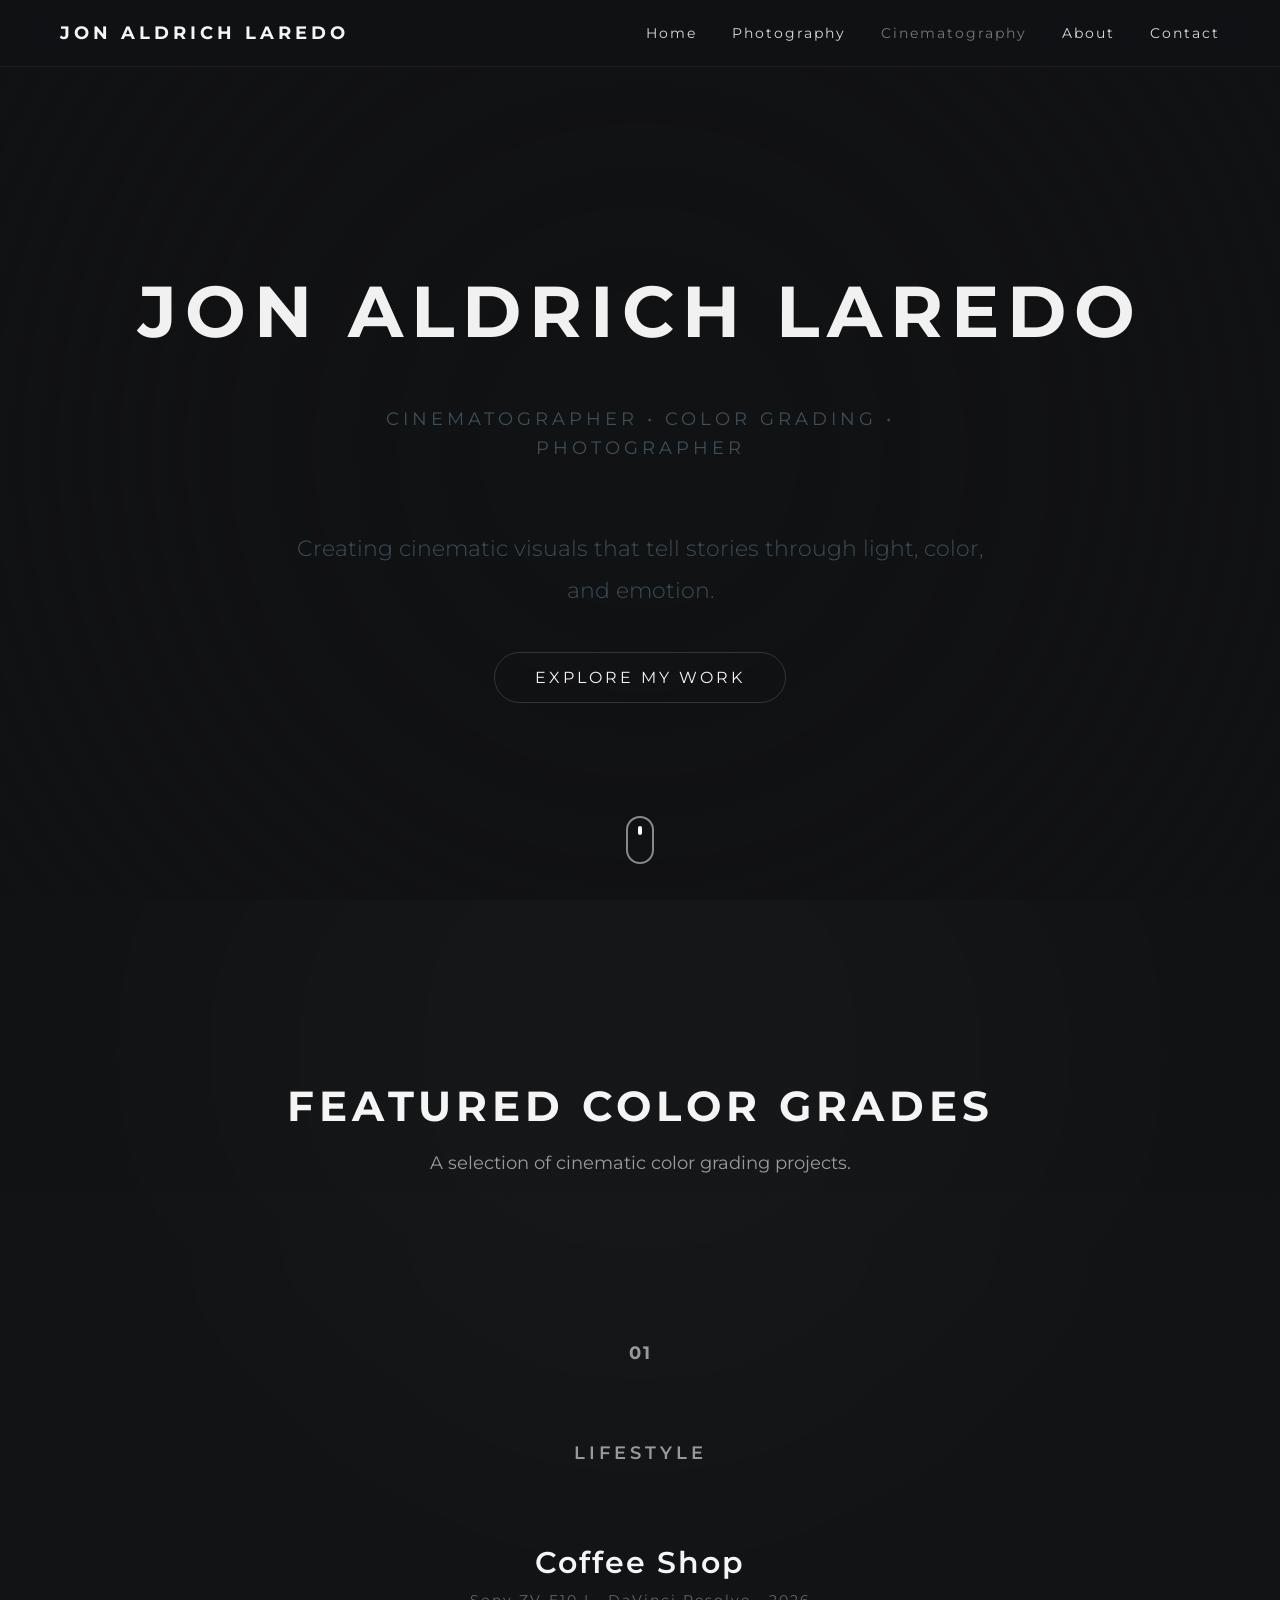
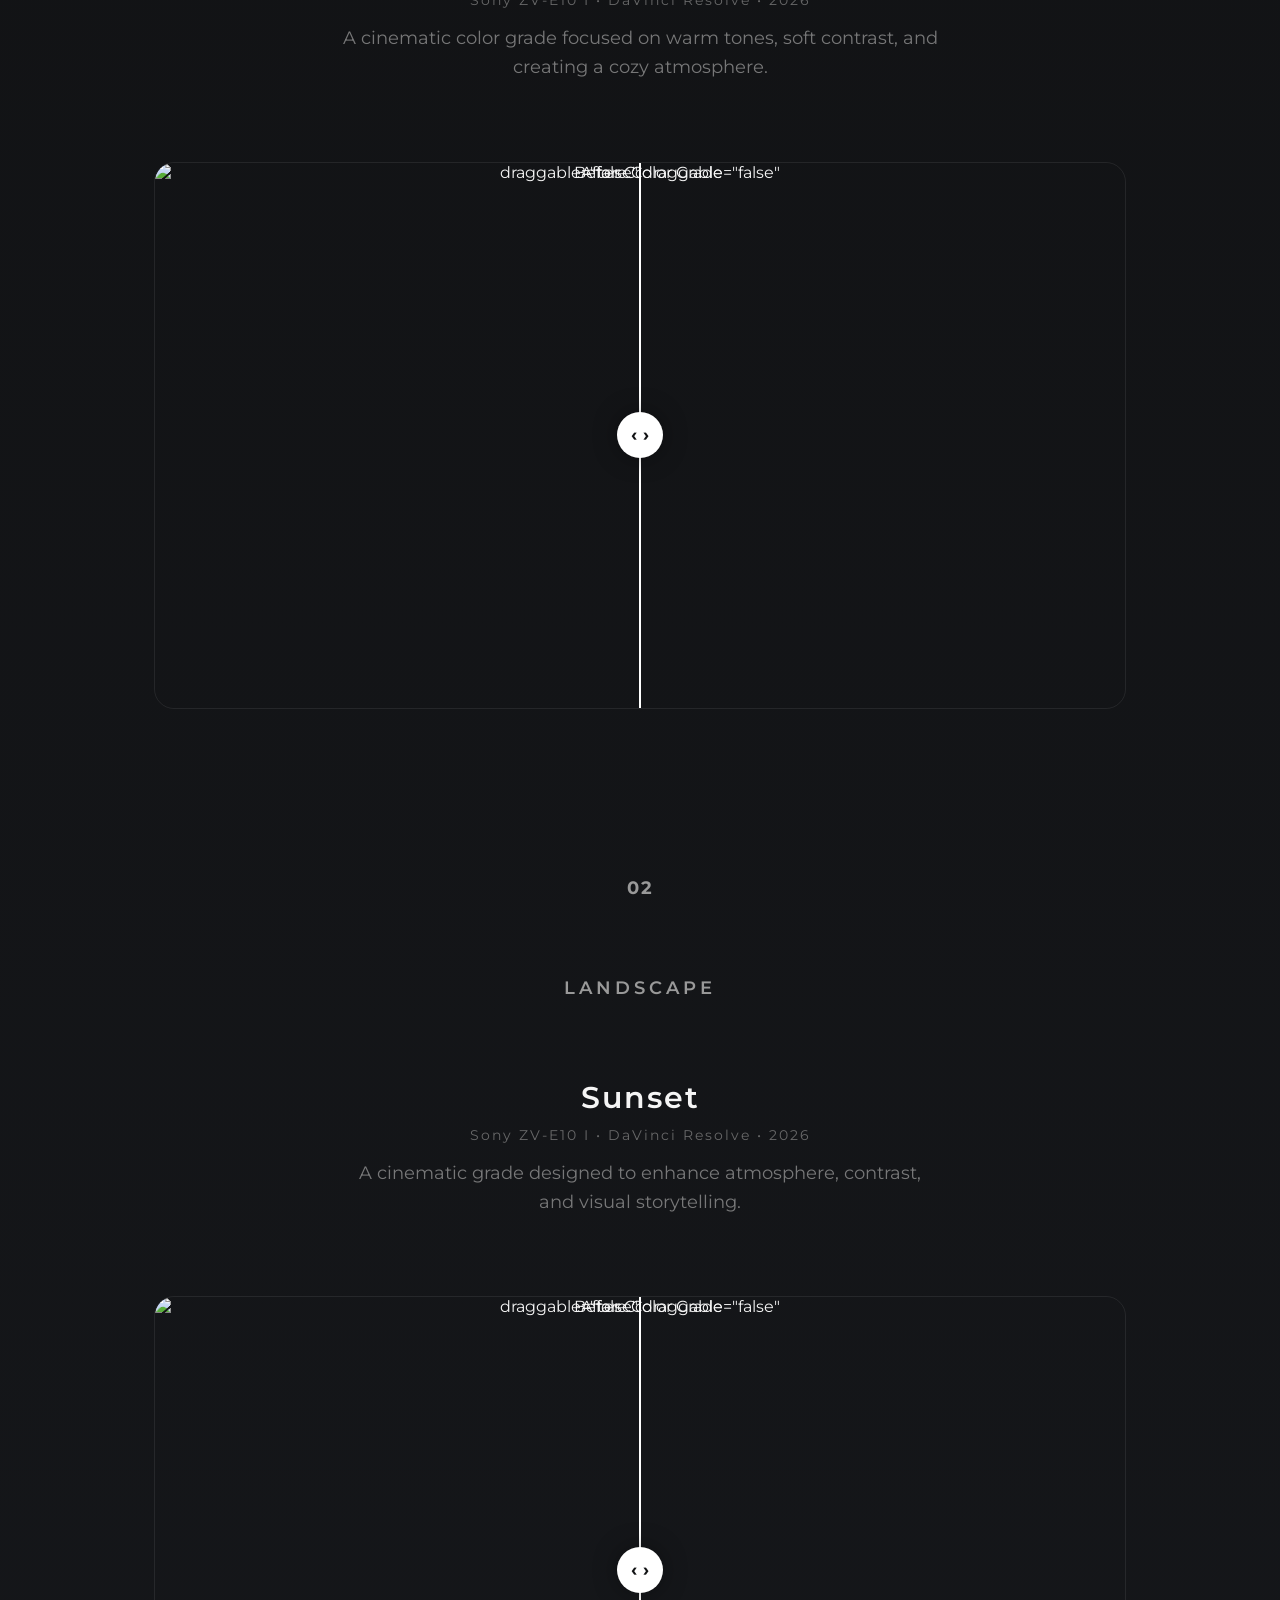
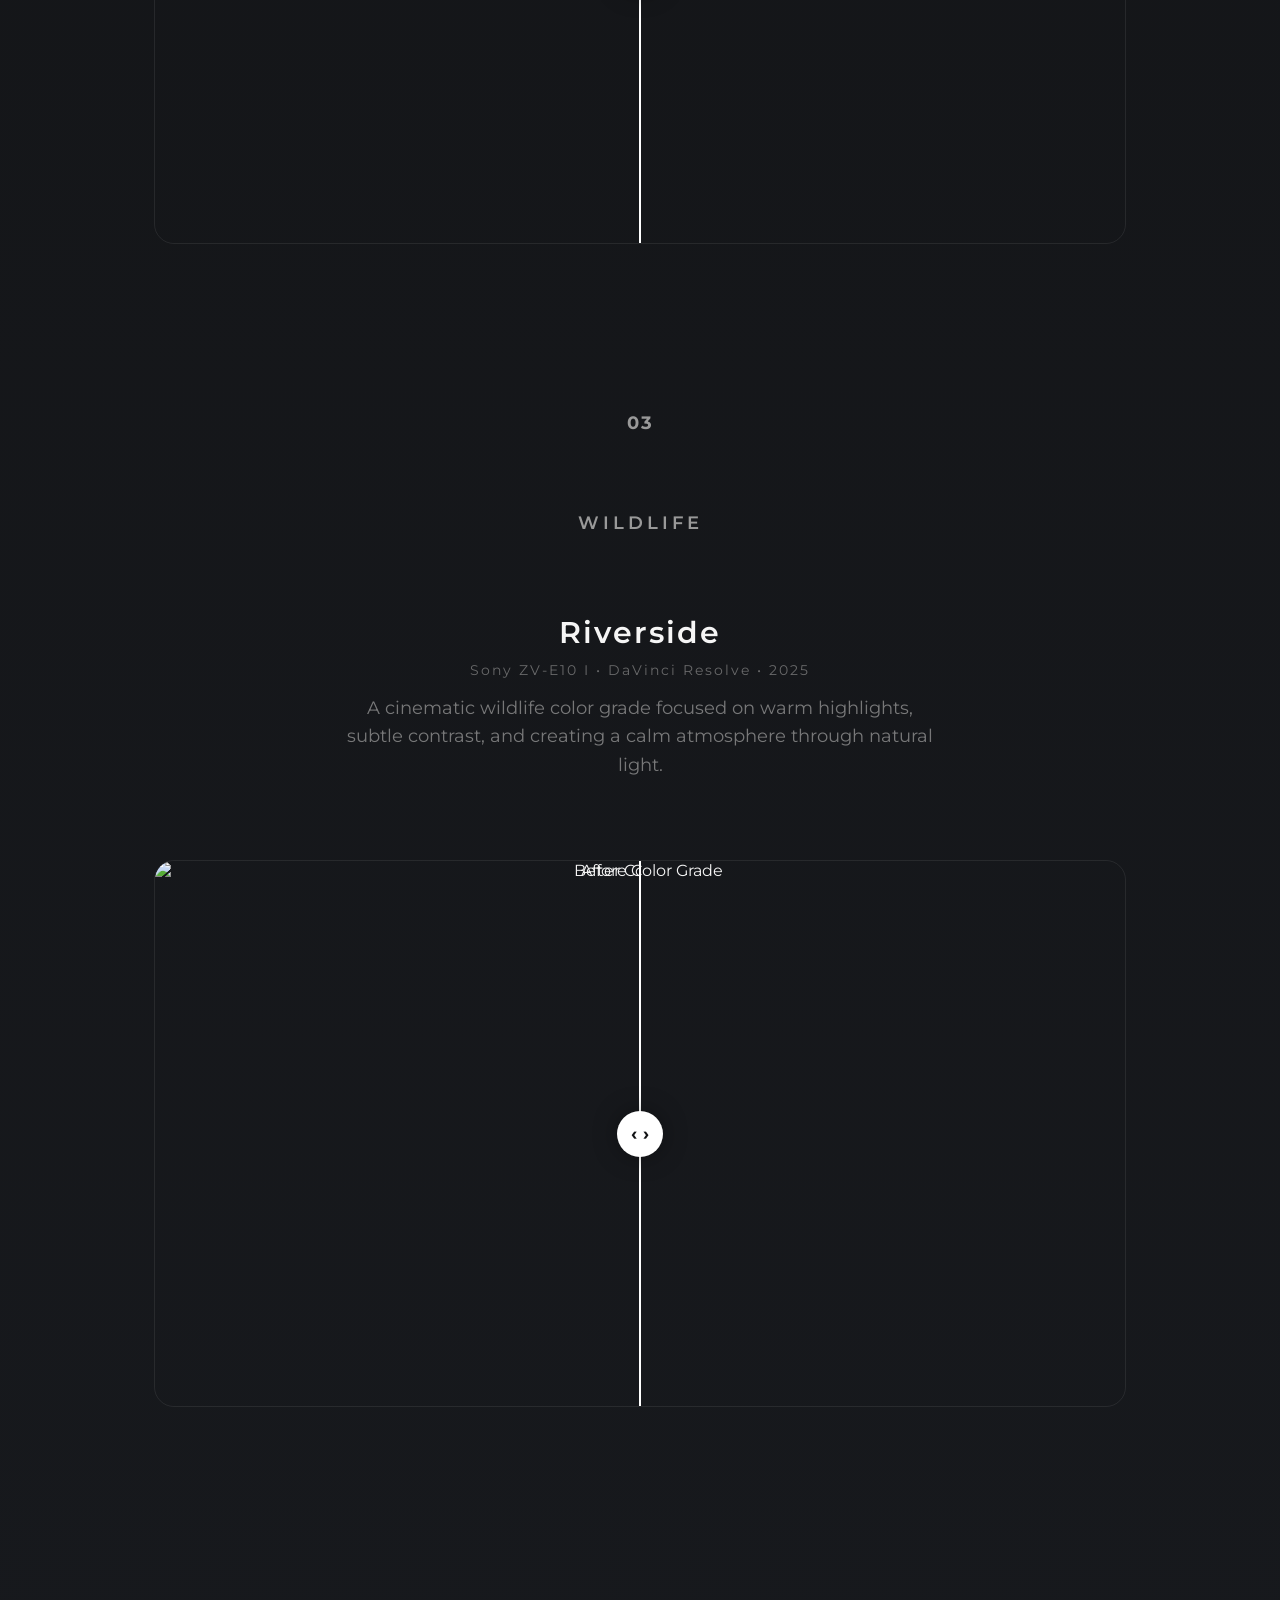
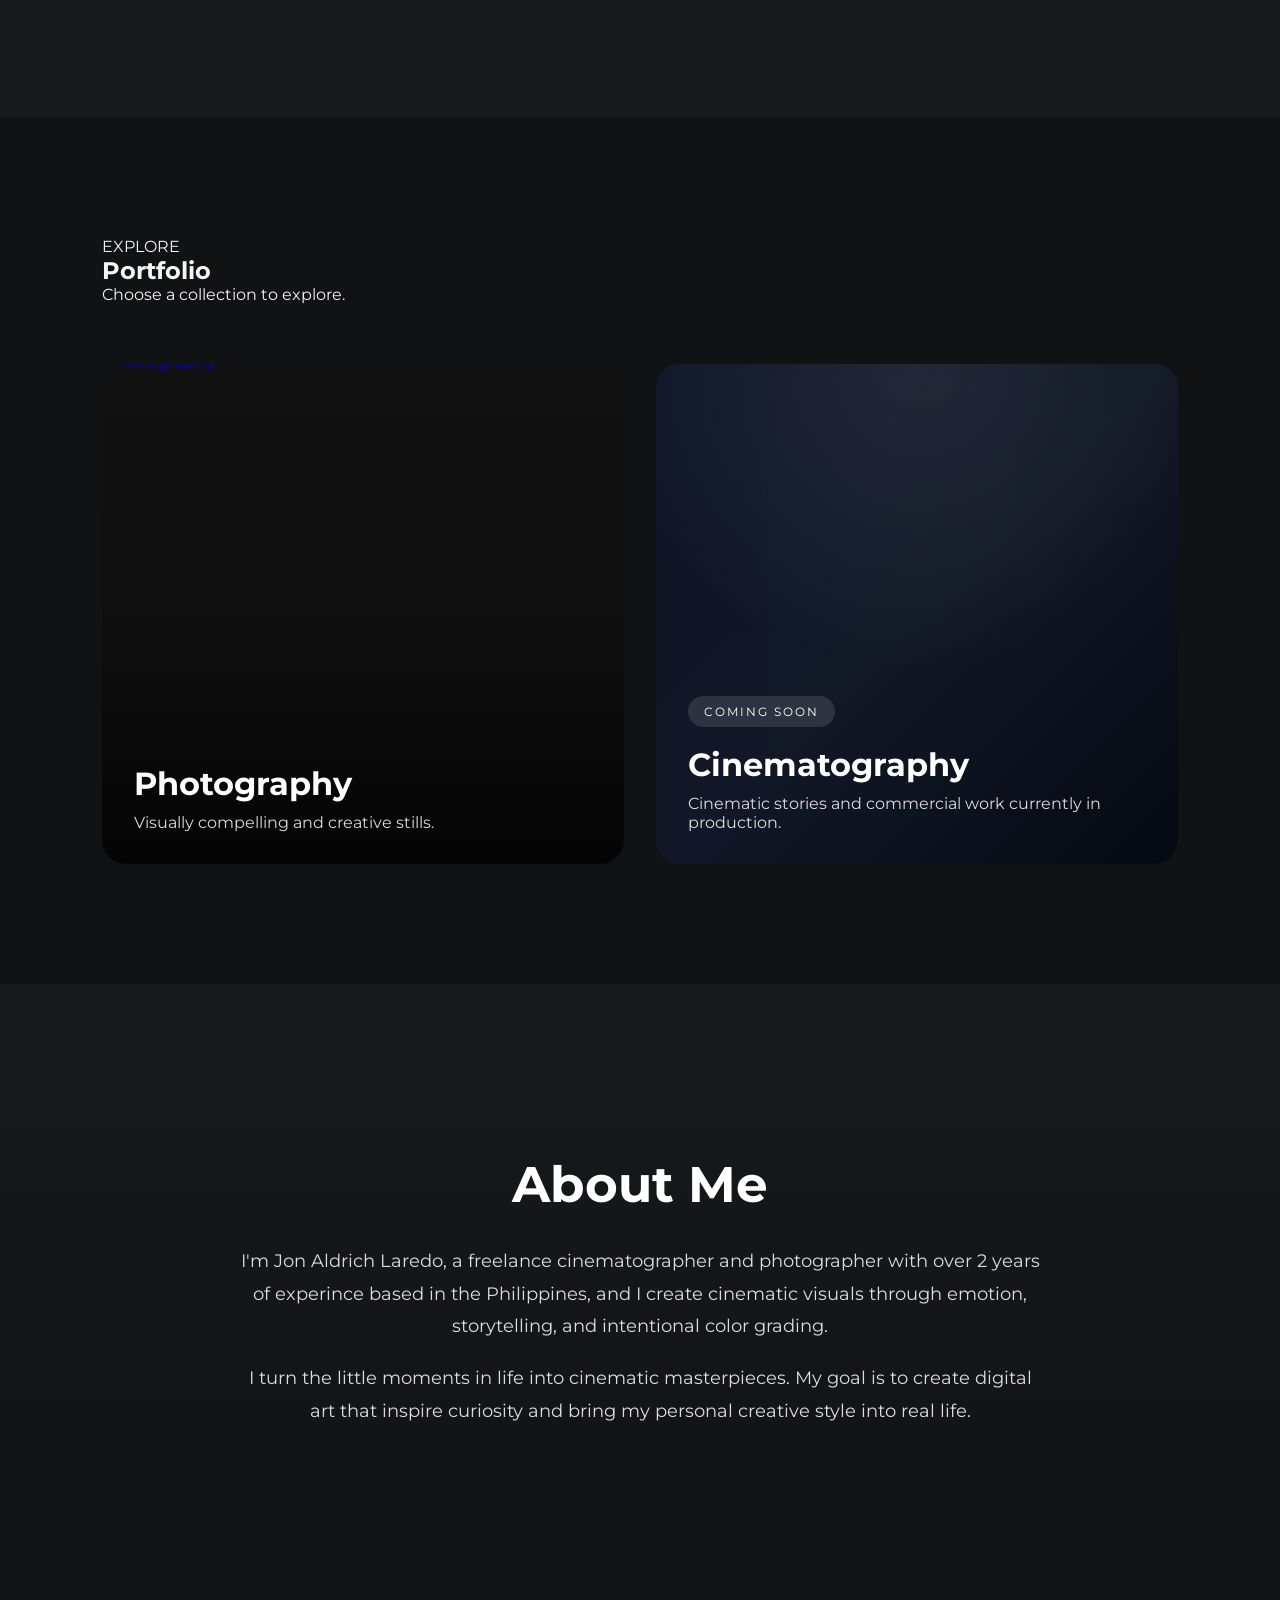
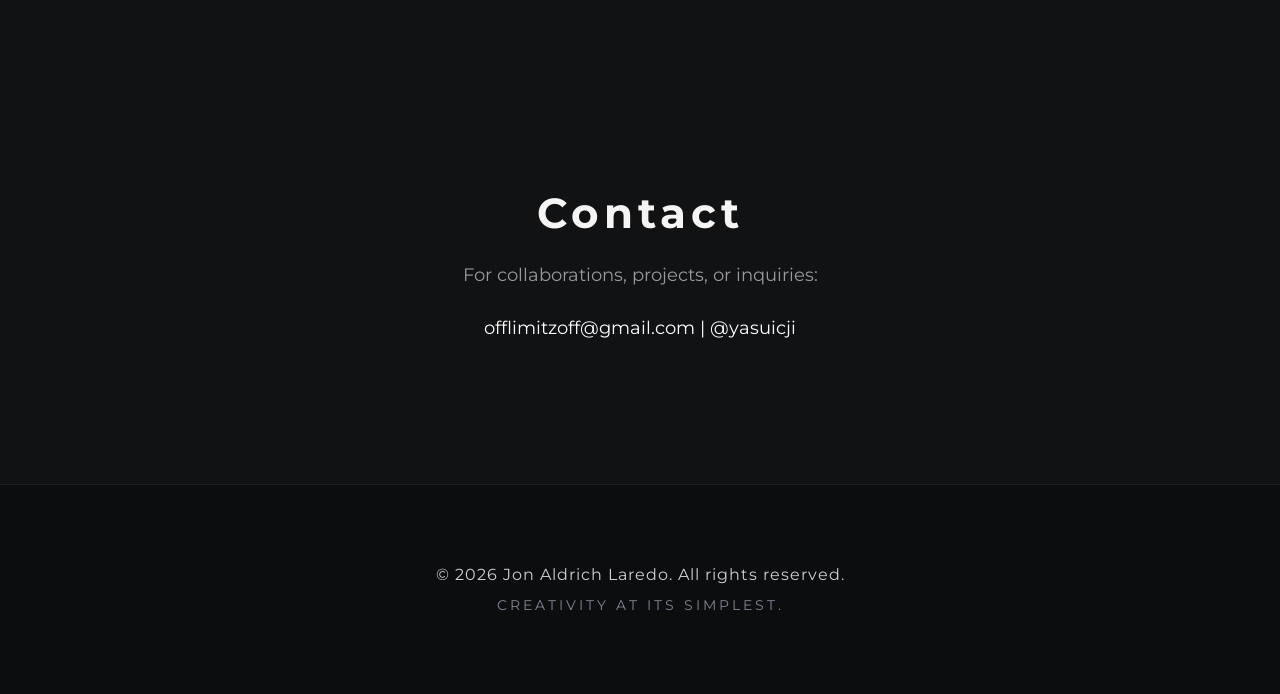
==== commit 28080845: "Changed description" ====
--- a/index.html
+++ b/index.html
@@ -271,13 +271,13 @@
         <h2>About Me</h2>
 
         <p>
-            I'm Jon Aldrich Laredo, an 18-year-old cinematographer and photographer
-            based in the Philippines. I create cinematic visuals built around emotion, storytelling, and intentional color.
+            I'm Jon Aldrich Laredo, a freelance cinematographer and photographer with over 2 years of experince
+            based in the Philippines, and I create cinematic visuals through emotion, storytelling, and intentional color grading.
         </p>
 
         <p>
-            I turn real moments into cinematic masterpieces.
-            My goal is to create visuals that inspire curiosity and bring my personal creative style into real life.
+            I turn the little moments in life into cinematic masterpieces.
+            My goal is to create digital art that inspire curiosity and bring my personal creative style into real life.
         </p>
     </div>
 </section>
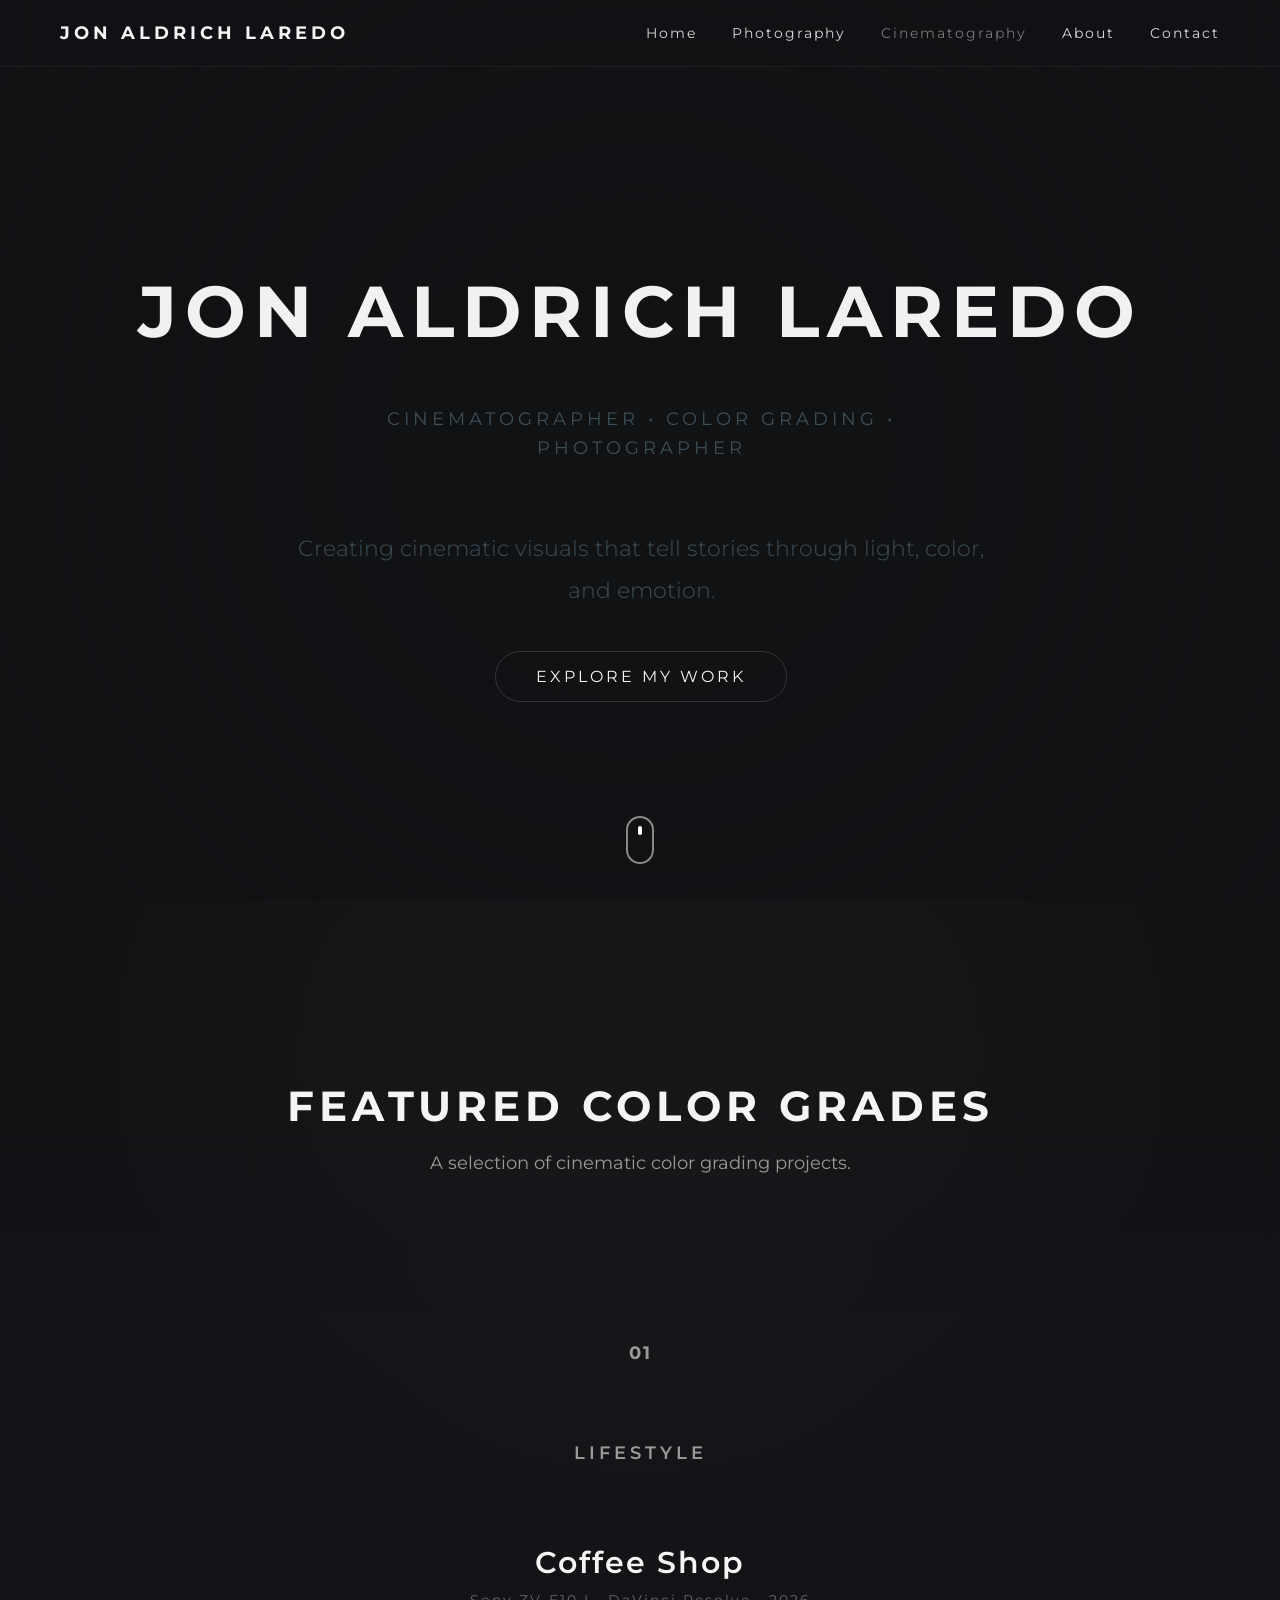
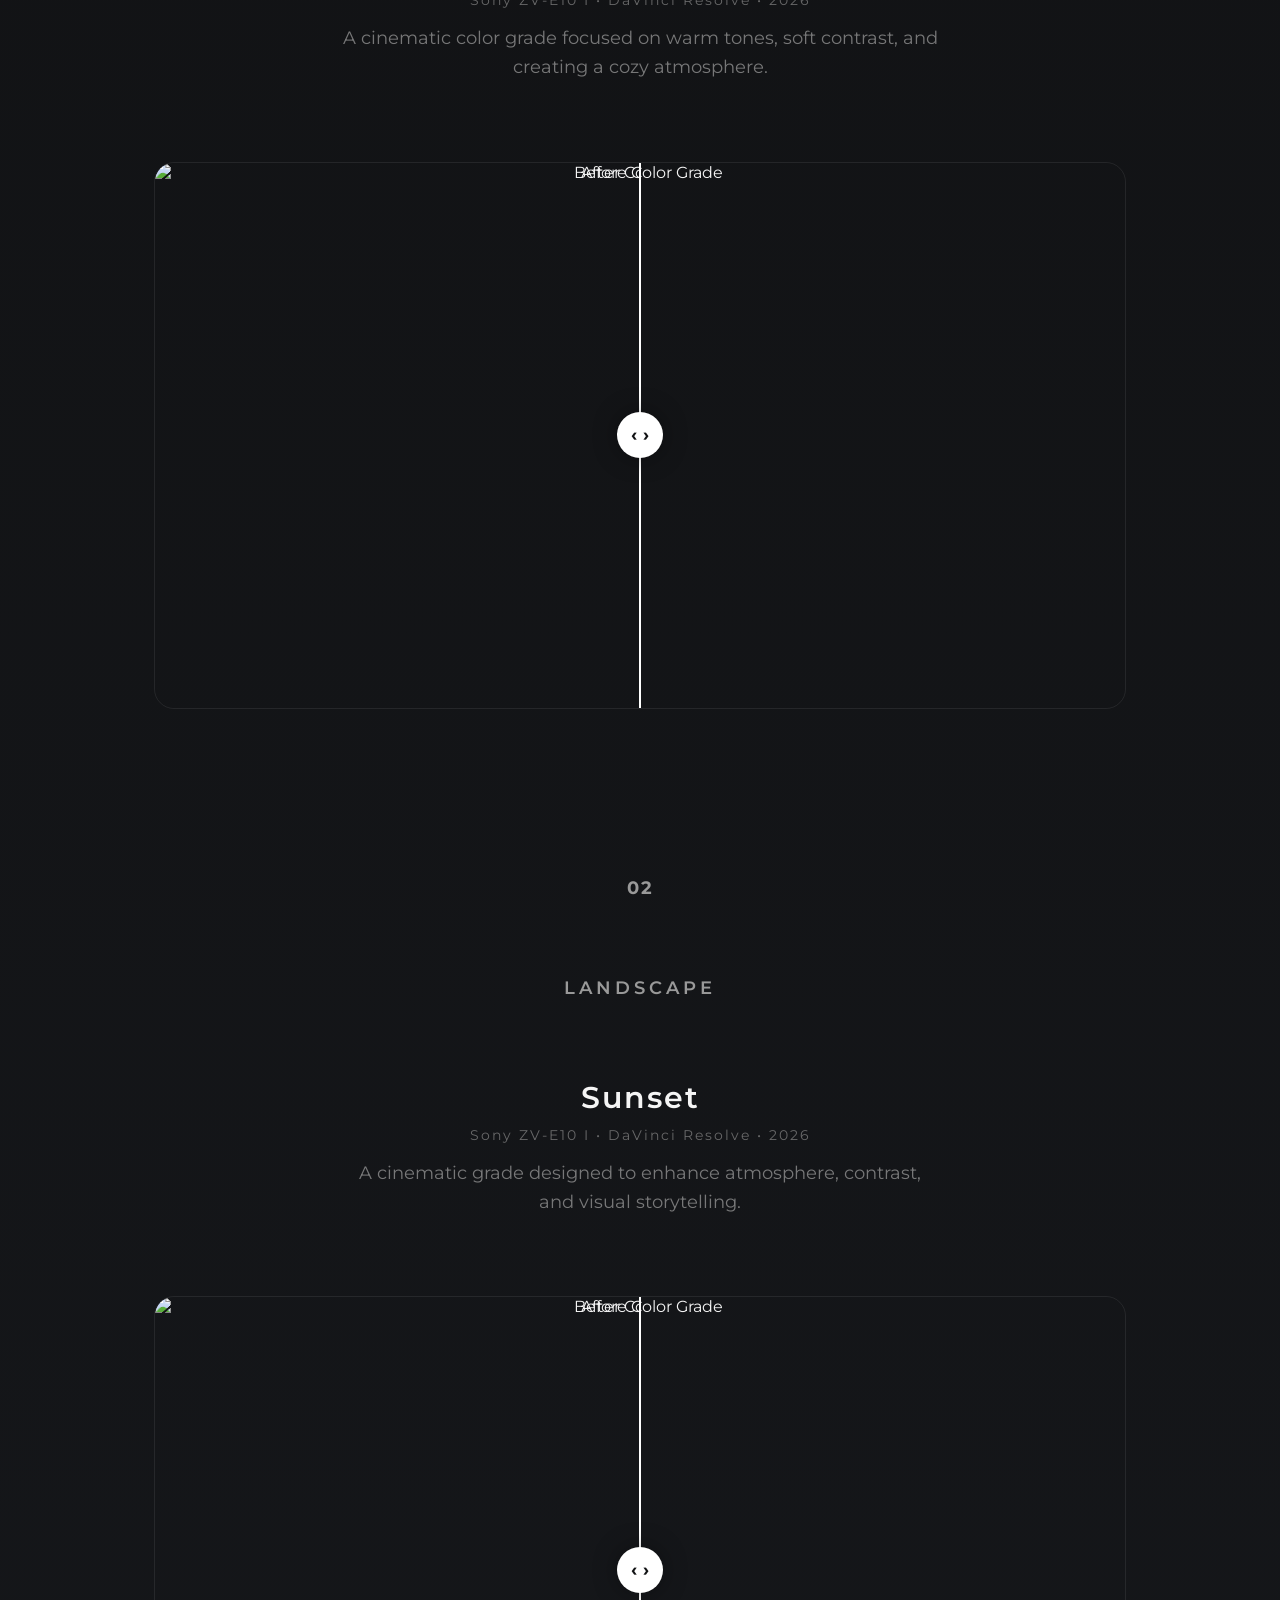
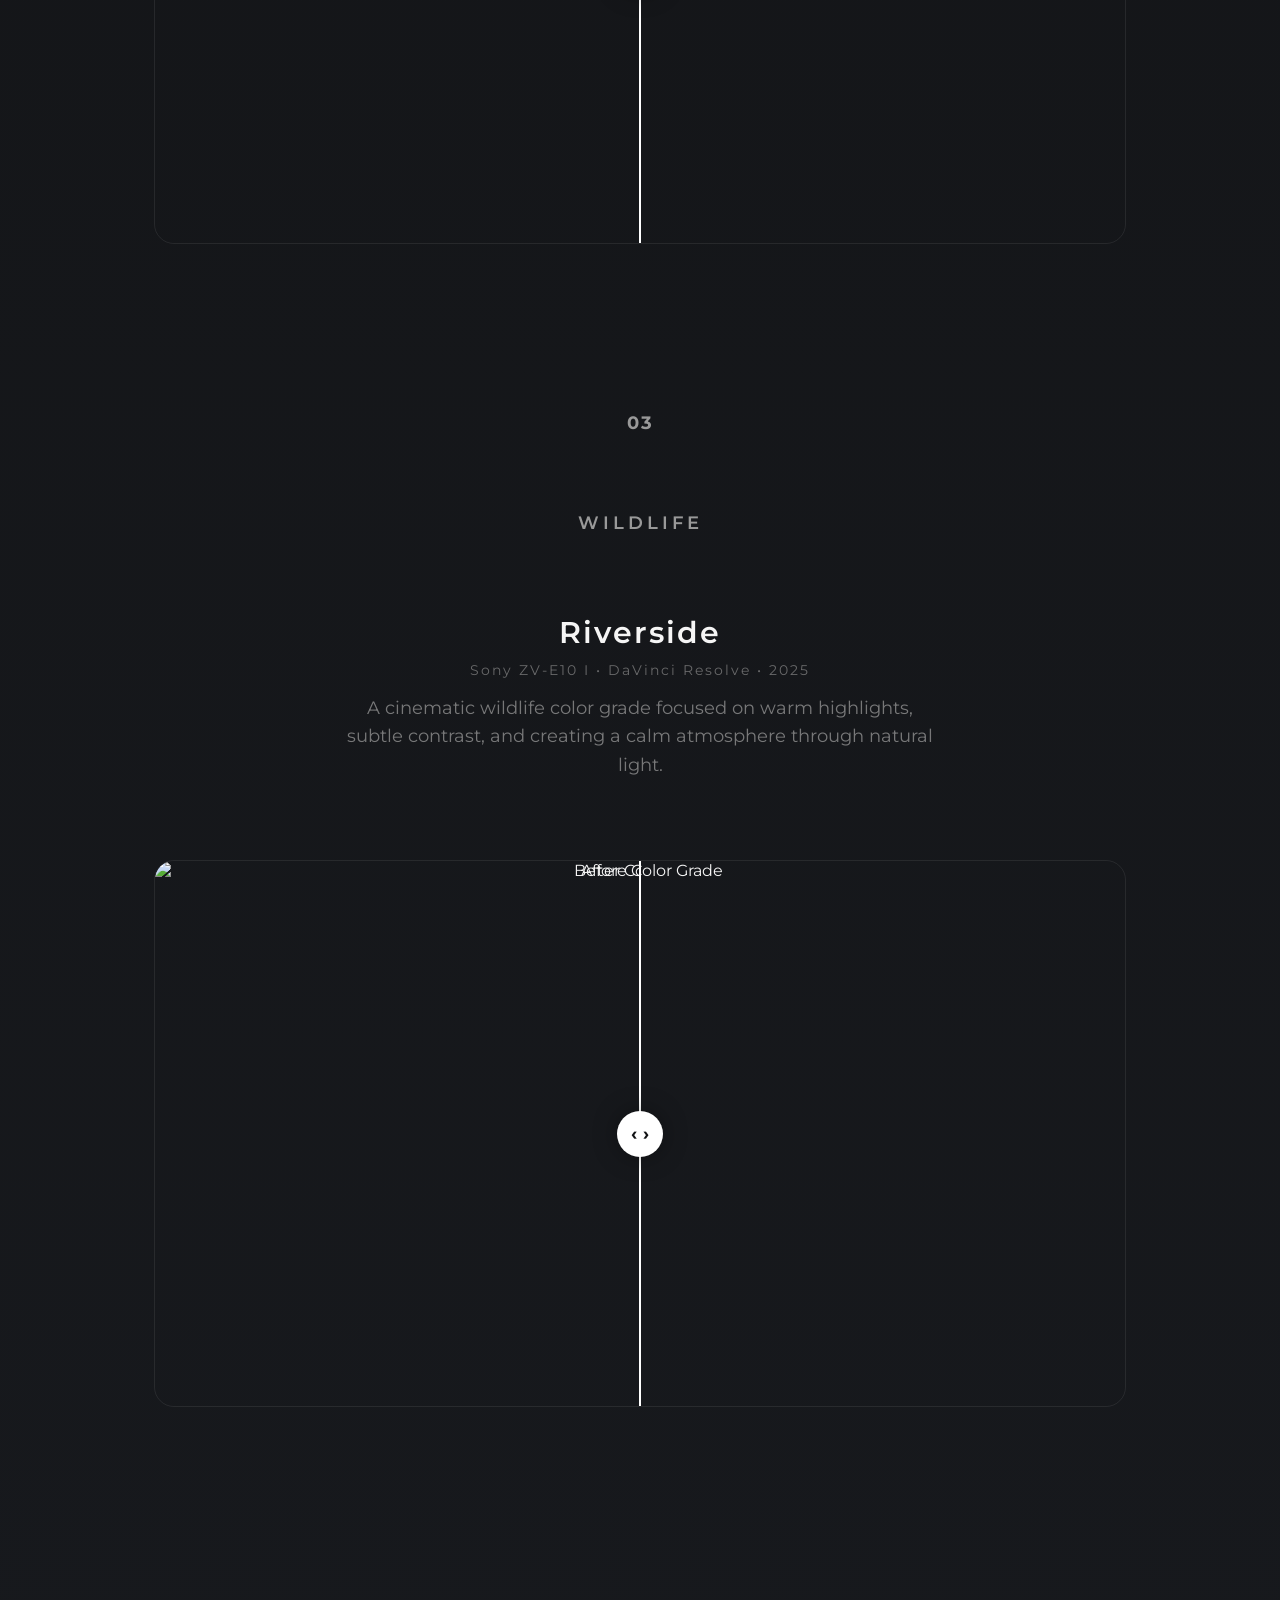
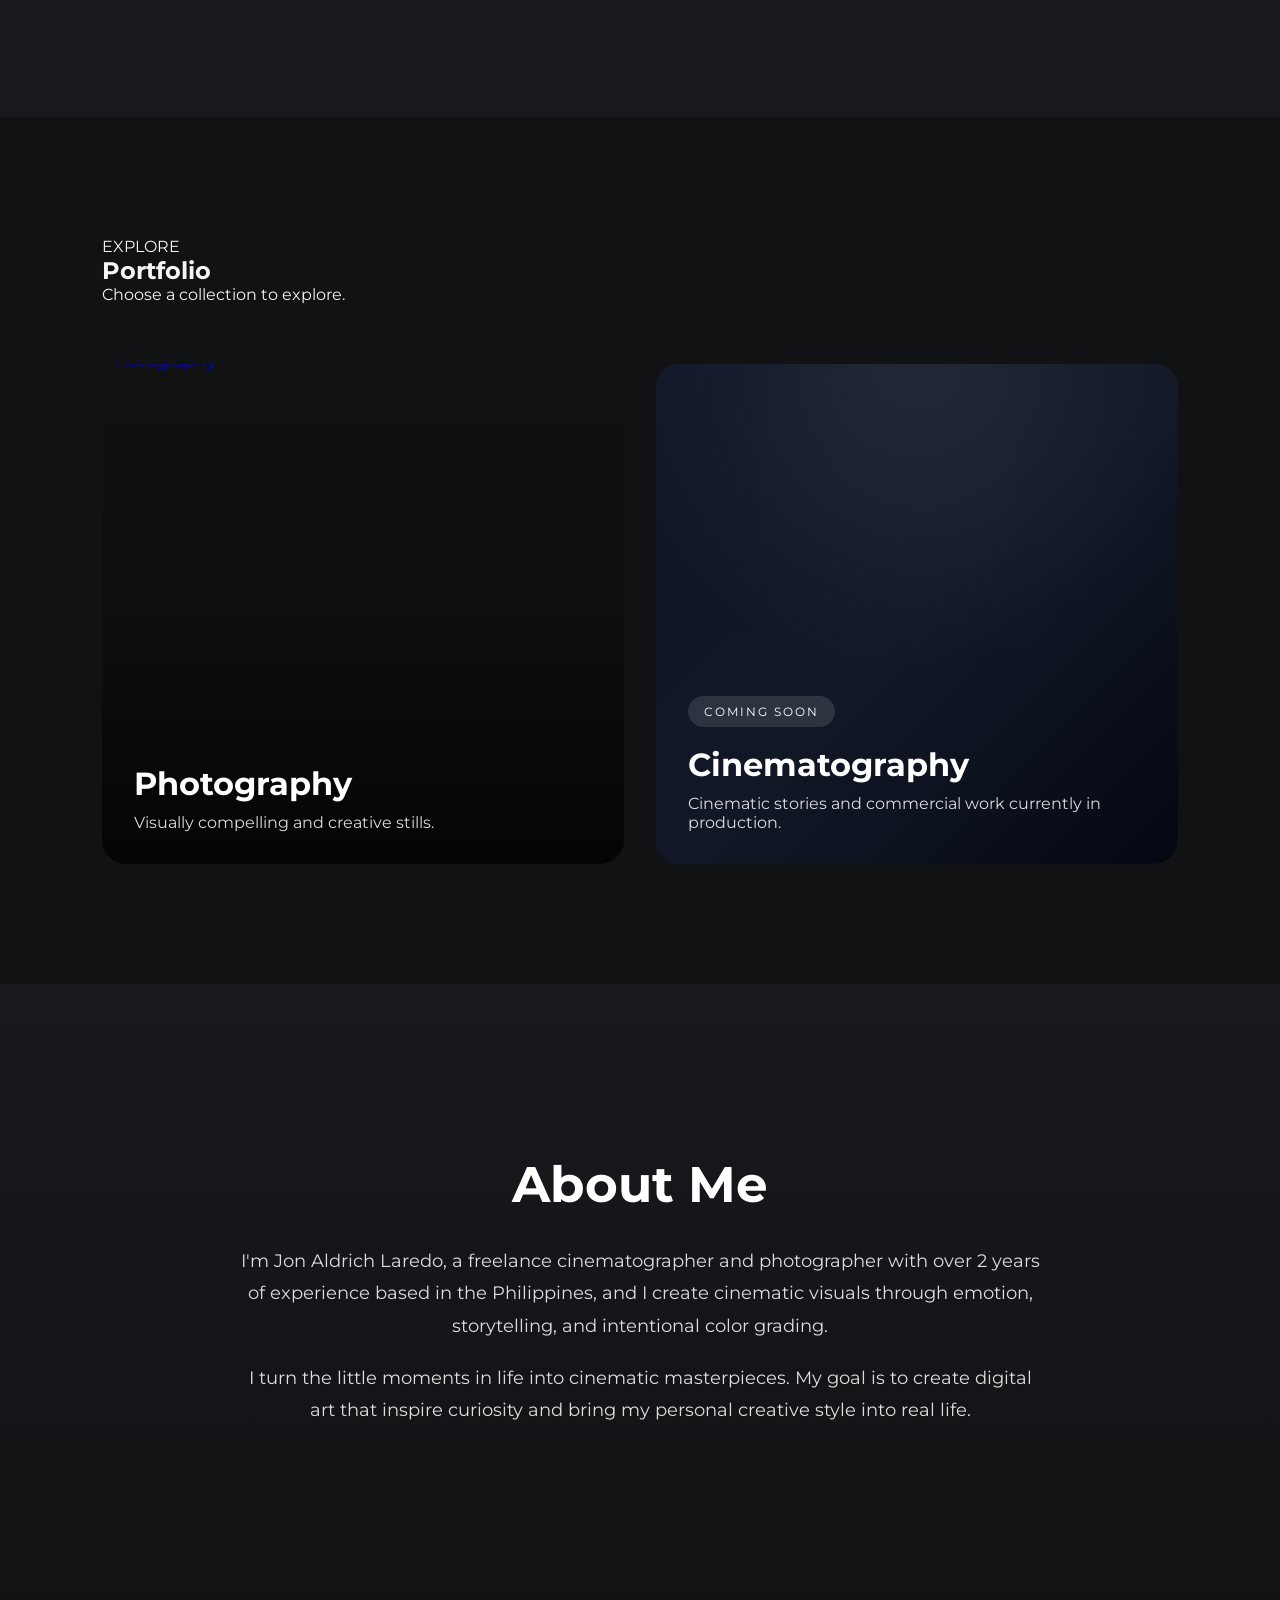
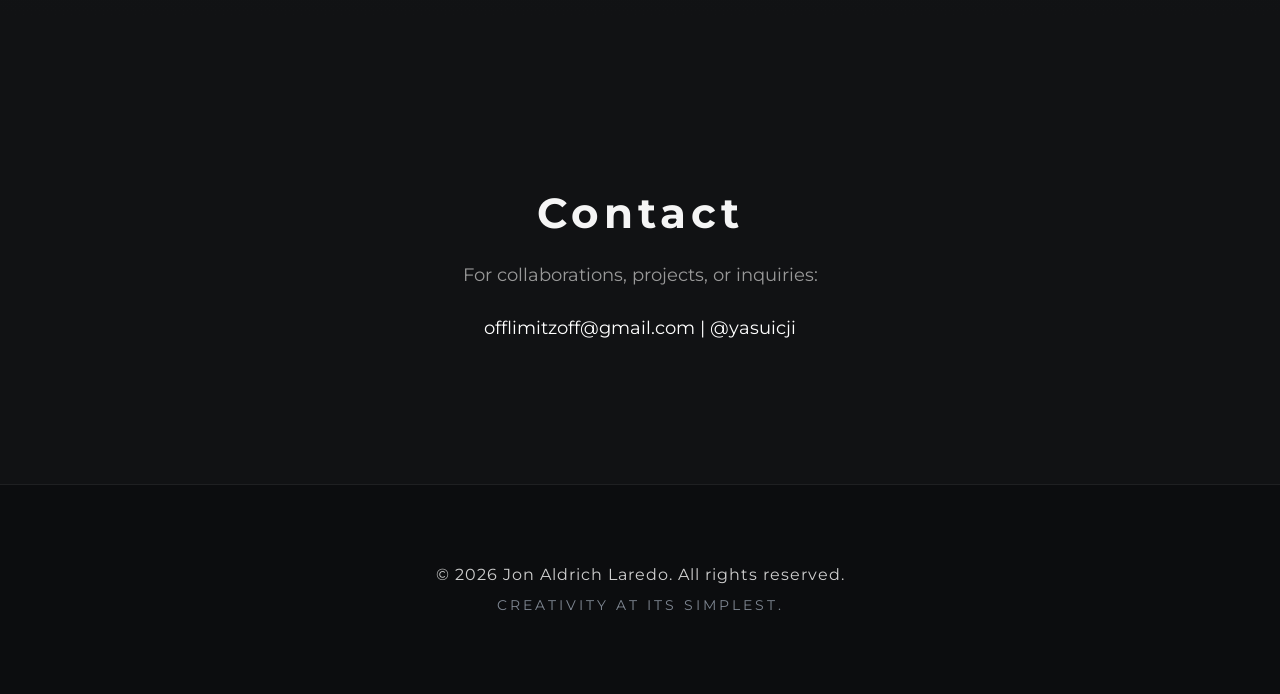
==== commit afad94de: "Opening motion graphics" ====
--- a/index.html
+++ b/index.html
@@ -11,6 +11,18 @@
 
 <body>
 
+    <div id="loader">
+
+    <div class="loader-content">
+
+        <h1>JON ALDRICH LAREDO</h1>
+
+        <div class="loader-line"></div>
+
+    </div>
+
+</div>
+
     <nav>
 
     <h2>JON ALDRICH LAREDO</h2>
@@ -43,6 +55,8 @@
 
     <section id="home" class="hero">
 
+    <div class="hero-content">
+
     <h1>JON ALDRICH LAREDO</h1>
 
     <p>CINEMATOGRAPHER • COLOR GRADING • PHOTOGRAPHER</p>
@@ -51,9 +65,11 @@
         Creating cinematic visuals that tell stories through light, color, and emotion.
     </h3>
 
-<a href="#portfolio-gateway" class="button">
-    EXPLORE MY WORK
-</a>
+    <a href="#portfolio-gateway" class="button">
+        EXPLORE MY WORK
+    </a>
+
+</div>
 
     <div class="scroll-indicator" aria-hidden="true">
     <span></span>
@@ -63,11 +79,11 @@
 
 <section id="portfolio" class="work">
 
-    <h2>FEATURED COLOR GRADES</h2>
-
-    <p>
-        A selection of cinematic color grading projects.
-    </p>
+    <h2 class="reveal">FEATURED COLOR GRADES</h2>
+
+    <p class="reveal">
+    A selection of cinematic color grading projects.
+</p>
 
     <div class="project hidden">
 
@@ -91,16 +107,16 @@
         <div class="comparison">
 
             <img
-                src="images/gas-before.png"
-                class="comparison-img before-img"
-                alt="Before Color Grade">
-                draggable="false"
+    src="images/gas-before.png"
+    class="comparison-img before-img"
+    alt="Before Color Grade"
+    draggable="false">
 
             <img
-                src="images/gas-after.png"
-                class="comparison-img after-img"
-                alt="After Color Grade">
-                draggable="false"
+    src="images/gas-after.png"
+    class="comparison-img after-img"
+    alt="After Color Grade"
+    draggable="false">
 
             <div class="slider-line"></div>
 
@@ -137,14 +153,14 @@
             <img
                 src="images/coffee-before.png"
                 class="comparison-img before-img"
-                alt="Before Color Grade">
-                draggable="false"
+                alt="Before Color Grade"
+                draggable="false">
 
             <img
                 src="images/coffee-after.png"
                 class="comparison-img after-img"
-                alt="After Color Grade">
-                draggable="false"
+                alt="After Color Grade"
+                draggable="false">
 
             <div class="slider-line"></div>
 
@@ -208,13 +224,13 @@
 
     <div class="section-heading">
 
-        <p class="section-label">EXPLORE</p>
-
-        <h2>Portfolio</h2>
-
-        <p class="section-description">
-            Choose a collection to explore.
-        </p>
+        <p class="section-label reveal">EXPLORE</p>
+
+        <h2 class="reveal">Portfolio</h2>
+
+        <p class="section-description reveal">
+    Choose a collection to explore.
+</p>
 
     </div>
 
@@ -268,14 +284,14 @@
 
 <section id="about" class="about">
     <div class="about-content">
-        <h2>About Me</h2>
-
-        <p>
-            I'm Jon Aldrich Laredo, a freelance cinematographer and photographer with over 2 years of experince
+        <h2 class="reveal">About Me</h2>
+
+        <p class="reveal">
+            I'm Jon Aldrich Laredo, a freelance cinematographer and photographer with over 2 years of experience
             based in the Philippines, and I create cinematic visuals through emotion, storytelling, and intentional color grading.
         </p>
 
-        <p>
+        <p class="reveal">
             I turn the little moments in life into cinematic masterpieces.
             My goal is to create digital art that inspire curiosity and bring my personal creative style into real life.
         </p>
@@ -284,15 +300,15 @@
 
 <section id="contact" class="contact">
 
-    <h2>Contact</h2>
-
-    <p>
-        For collaborations, projects, or inquiries:
-    </p>
-
-    <p>
-        offlimitzoff@gmail.com | @yasuicji
-    </p>
+    <h2 class="reveal">Contact</h2>
+
+    <p class="reveal">
+    For collaborations, projects, or inquiries:
+</p>
+
+    <p class="reveal">
+    offlimitzoff@gmail.com | @yasuicji
+</p>
 
 </section>
 
--- a/style.css
+++ b/style.css
@@ -132,6 +132,8 @@
     position:relative;
     isolation:isolate;
 
+    overflow:hidden;
+
     display:flex;
     flex-direction:column;
     justify-content:center;
@@ -145,6 +147,21 @@
 
 }
 
+.hero-content{
+
+    position:relative;
+
+    z-index:2;
+
+    will-change:transform, opacity;
+
+    display:flex;
+    flex-direction:column;
+    align-items:center;
+    text-align:center;
+
+}
+
 .hero::after{
 
     content:"";
@@ -158,7 +175,12 @@
 
     animation:heroZoom 30s ease-in-out forwards;
 
-    transform:scale(1);
+    transform:
+    translate(
+        0,
+        var(--hero-offset,0)
+    )
+    scale(1);
 
     will-change: transform;
 
@@ -166,15 +188,43 @@
 
 @keyframes heroZoom{
 
-    from{
-
-        transform:scale(1);
-
-    }
-
-    to{
-
-        transform:scale(1.08);
+    0%{
+
+        transform:
+            translate(0px,0px)
+            scale(1);
+
+    }
+
+    25%{
+
+        transform:
+            translate(-10px,-6px)
+            scale(1.02);
+
+    }
+
+    50%{
+
+        transform:
+            translate(8px,-12px)
+            scale(1.04);
+
+    }
+
+    75%{
+
+        transform:
+            translate(-6px,8px)
+            scale(1.06);
+
+    }
+
+    100%{
+
+        transform:
+            translate(4px,-4px)
+            scale(1.08);
 
     }
 
@@ -280,6 +330,15 @@
         transform .35s,
         box-shadow .35s,
         border-color .35s;
+
+}
+
+.hero h1,
+.hero p,
+.hero h3,
+.button{
+
+    will-change: transform, opacity;
 
 }
 
@@ -1368,4 +1427,144 @@
 
 #portfolio-gateway{
     scroll-margin-top:110px;
+}
+
+/* ========================================
+   CINEMATIC INTRO
+======================================== */
+
+#loader{
+
+    position:fixed;
+
+    inset:0;
+
+    background:#0a0a0a;
+
+    display:flex;
+
+    justify-content:center;
+
+    align-items:center;
+
+    z-index:99999;
+
+    transition:
+        opacity .9s ease,
+        visibility .9s ease;
+
+}
+
+#loader.hide{
+
+    opacity:0;
+
+    visibility:hidden;
+
+    pointer-events:none;
+
+}
+
+.loader-content{
+
+    text-align:center;
+
+}
+
+.loader-content h1{
+
+    font-size:52px;
+
+    letter-spacing:8px;
+
+    color:white;
+
+    opacity:0;
+
+    animation:introTitle .8s forwards;
+
+}
+
+.loader-line{
+
+    width:0;
+
+    height:2px;
+
+    margin:24px auto 0;
+
+    background:white;
+
+    animation:introLine .8s .45s forwards;
+
+}
+
+@keyframes introTitle{
+
+    from{
+
+        opacity:0;
+
+        transform:translateY(25px);
+
+    }
+
+    to{
+
+        opacity:1;
+
+        transform:translateY(0);
+
+    }
+
+}
+
+@keyframes introLine{
+
+    from{
+
+        width:0;
+
+    }
+
+    to{
+
+        width:220px;
+
+    }
+
+}
+
+/* ========================================
+   CINEMATIC REVEALS
+======================================== */
+
+.reveal{
+
+    opacity:0;
+
+    transform:translateY(50px);
+
+    clip-path:inset(0 0 100% 0);
+
+    transition:
+        opacity .8s ease,
+        transform .8s ease,
+        clip-path .9s cubic-bezier(.22,.61,.36,1);
+
+    will-change:
+        transform,
+        opacity,
+        clip-path;
+
+}
+
+.reveal.show{
+
+    opacity:1;
+
+    transform:translateY(0);
+
+    clip-path:inset(0 0 0 0);
+
 }
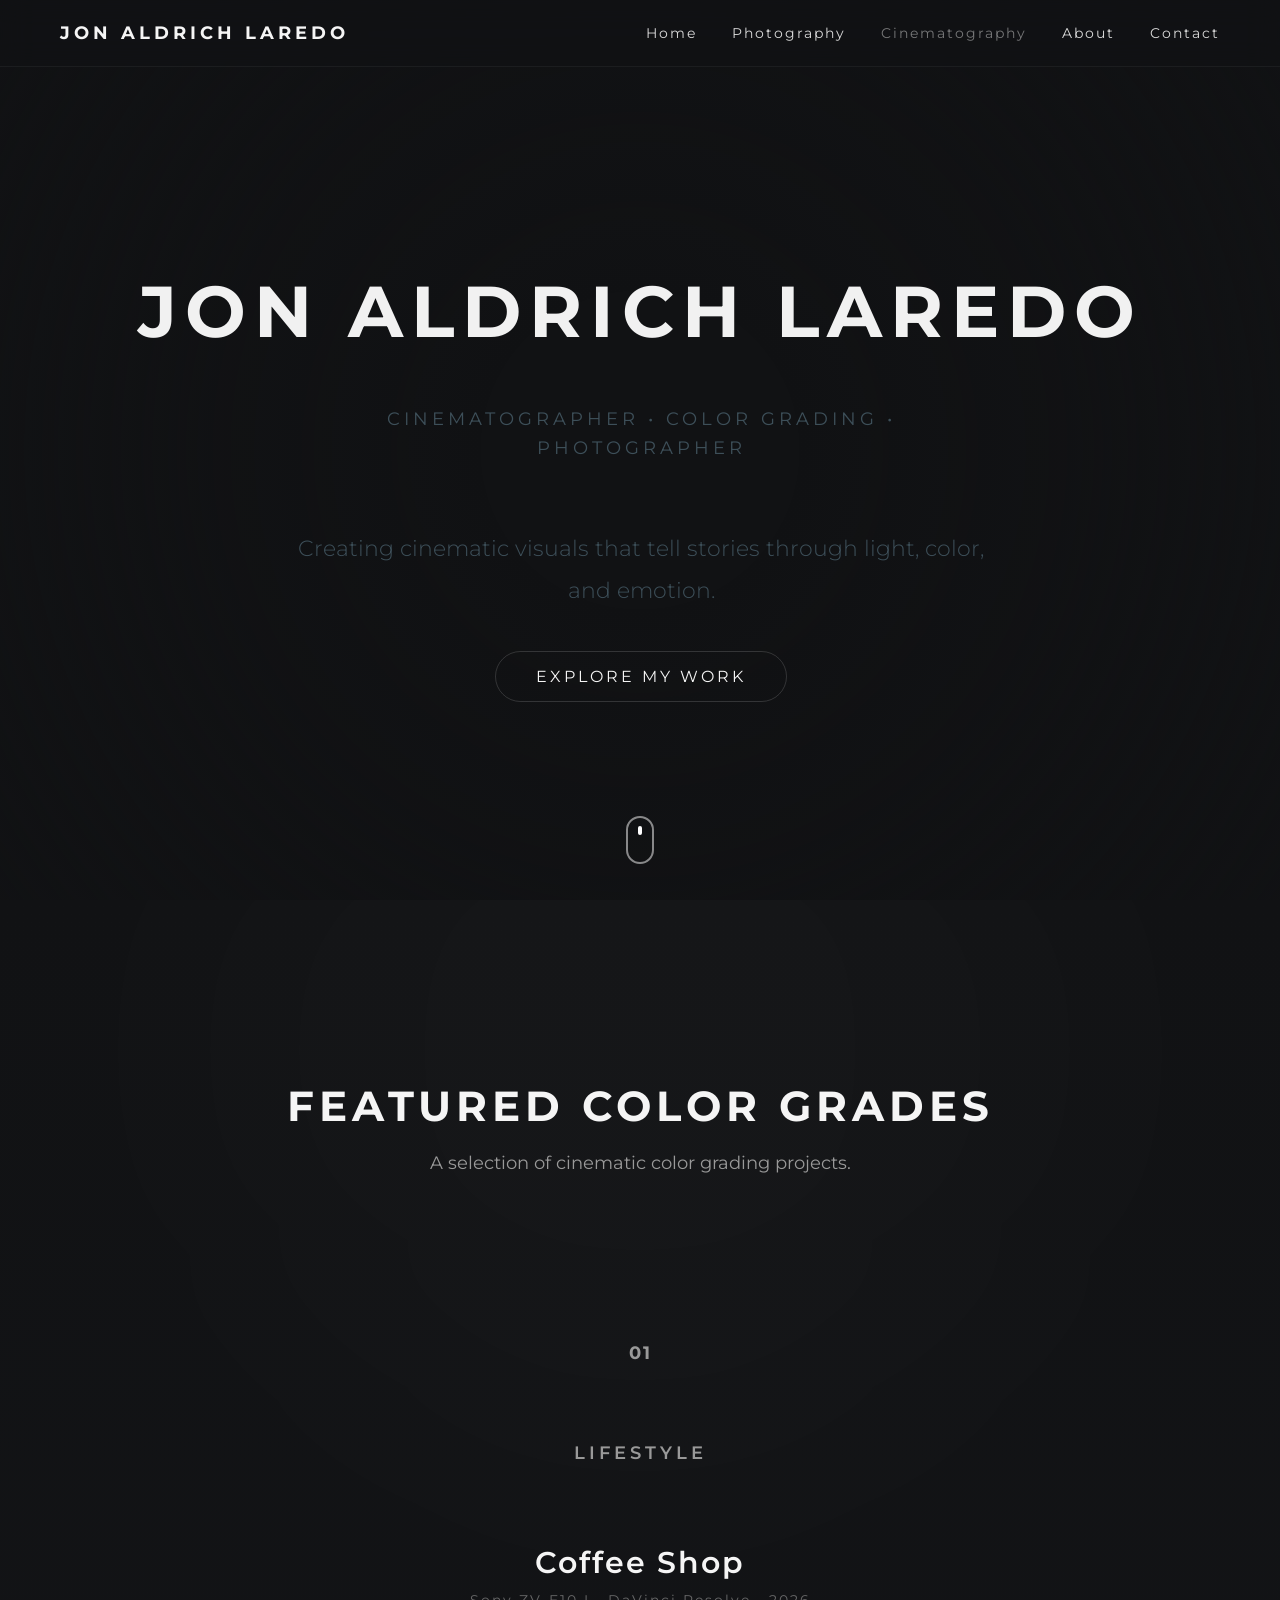
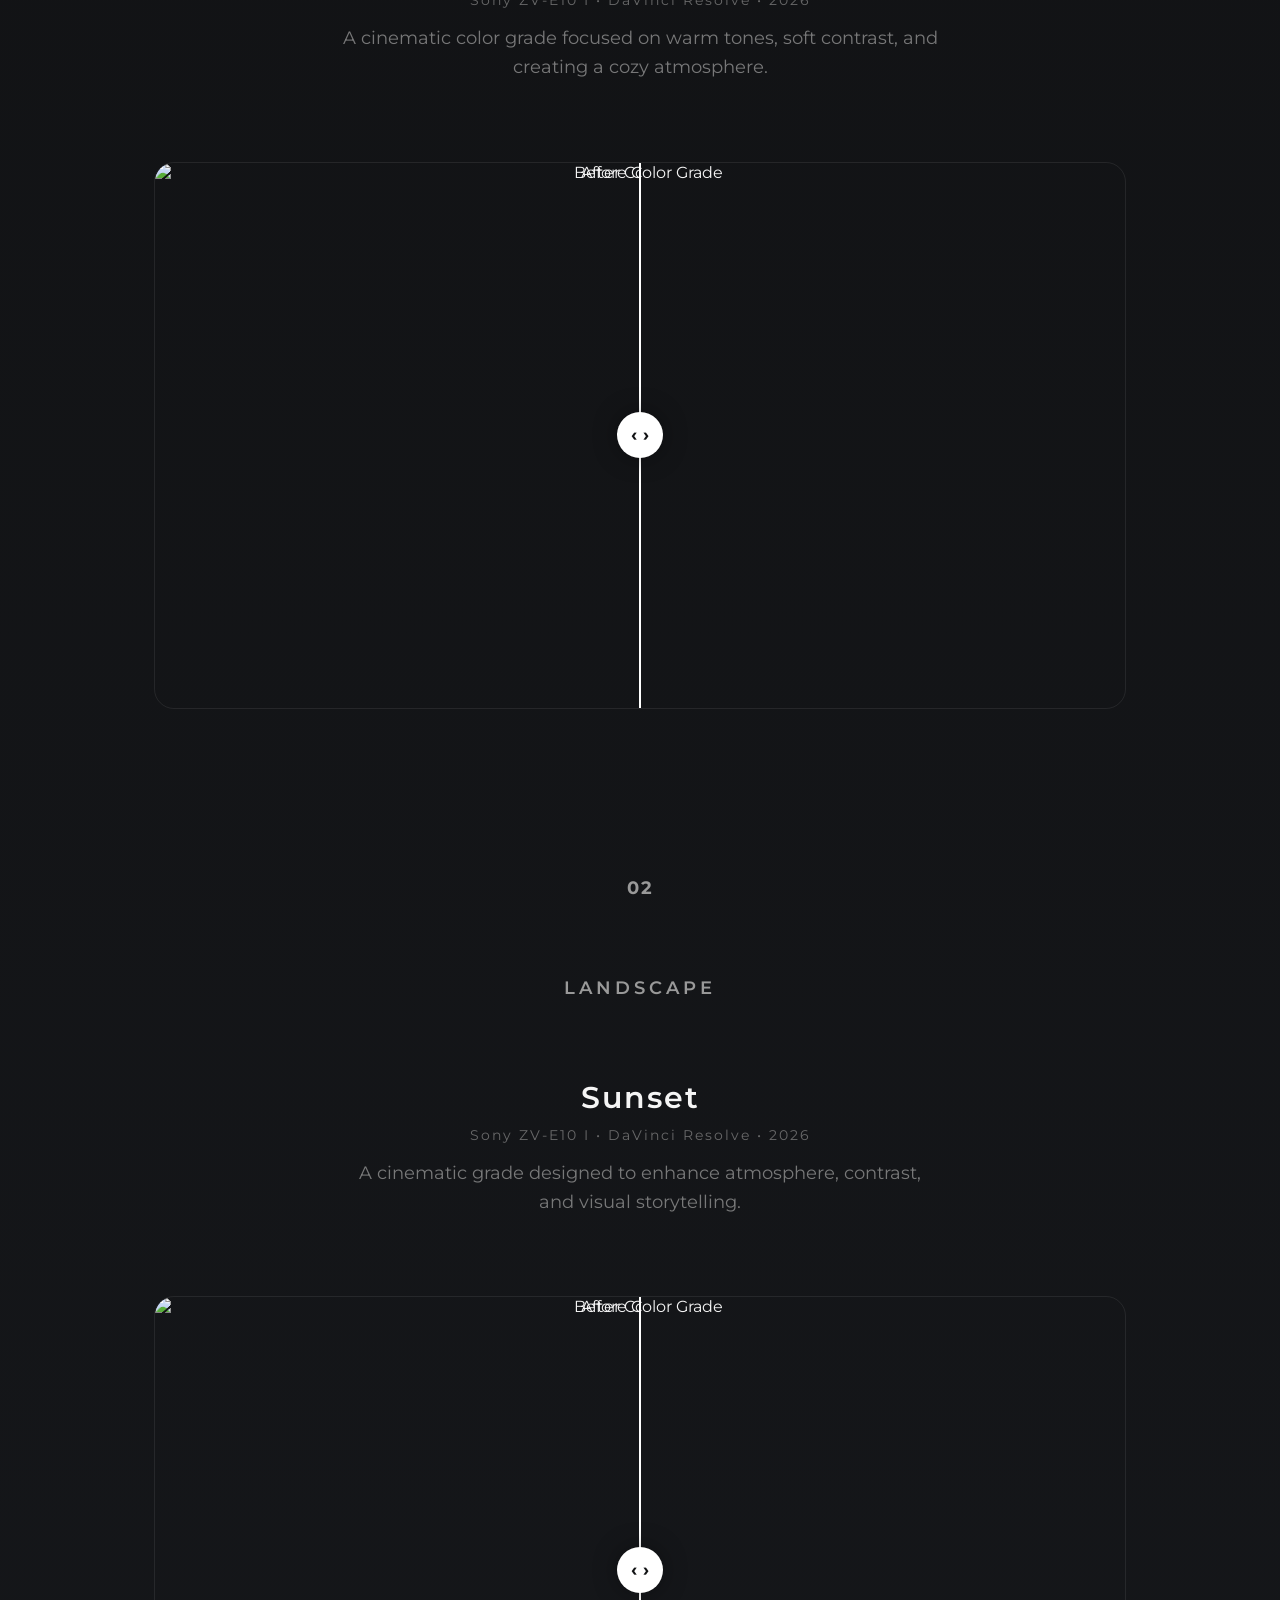
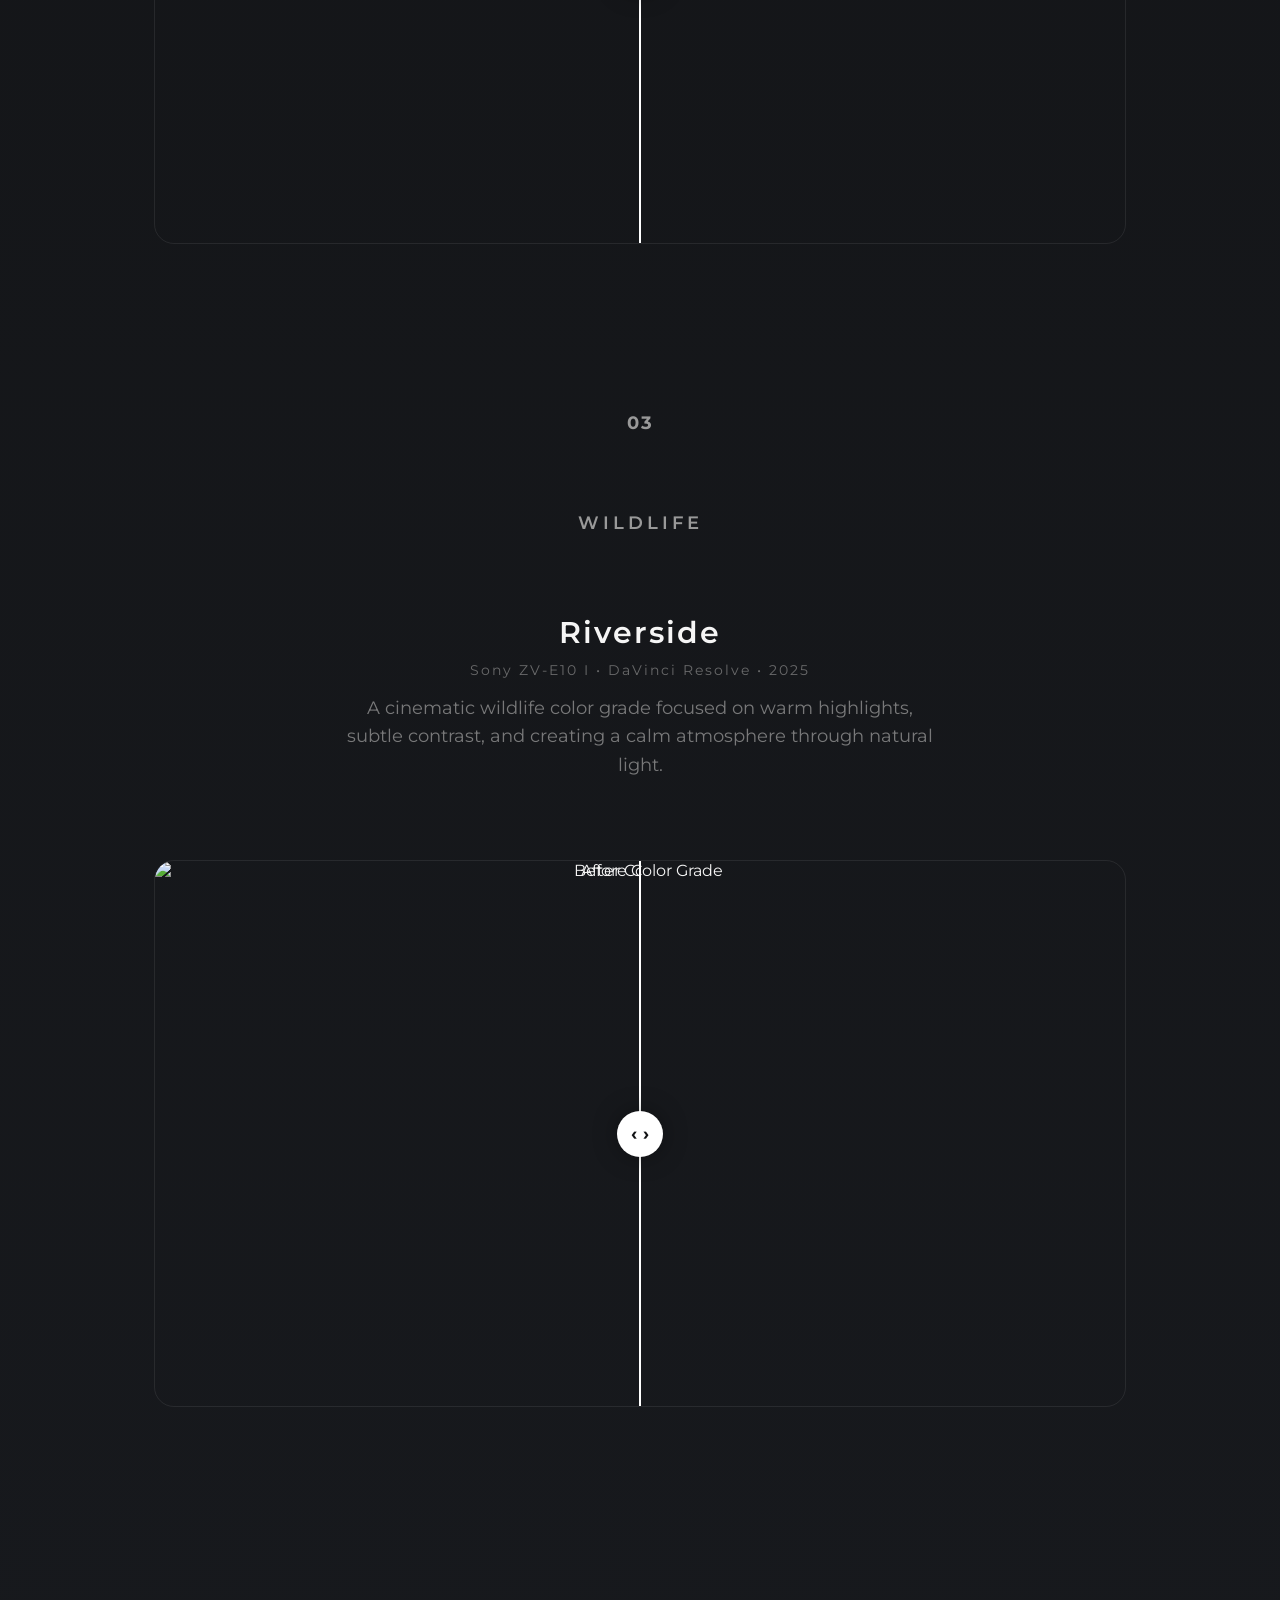
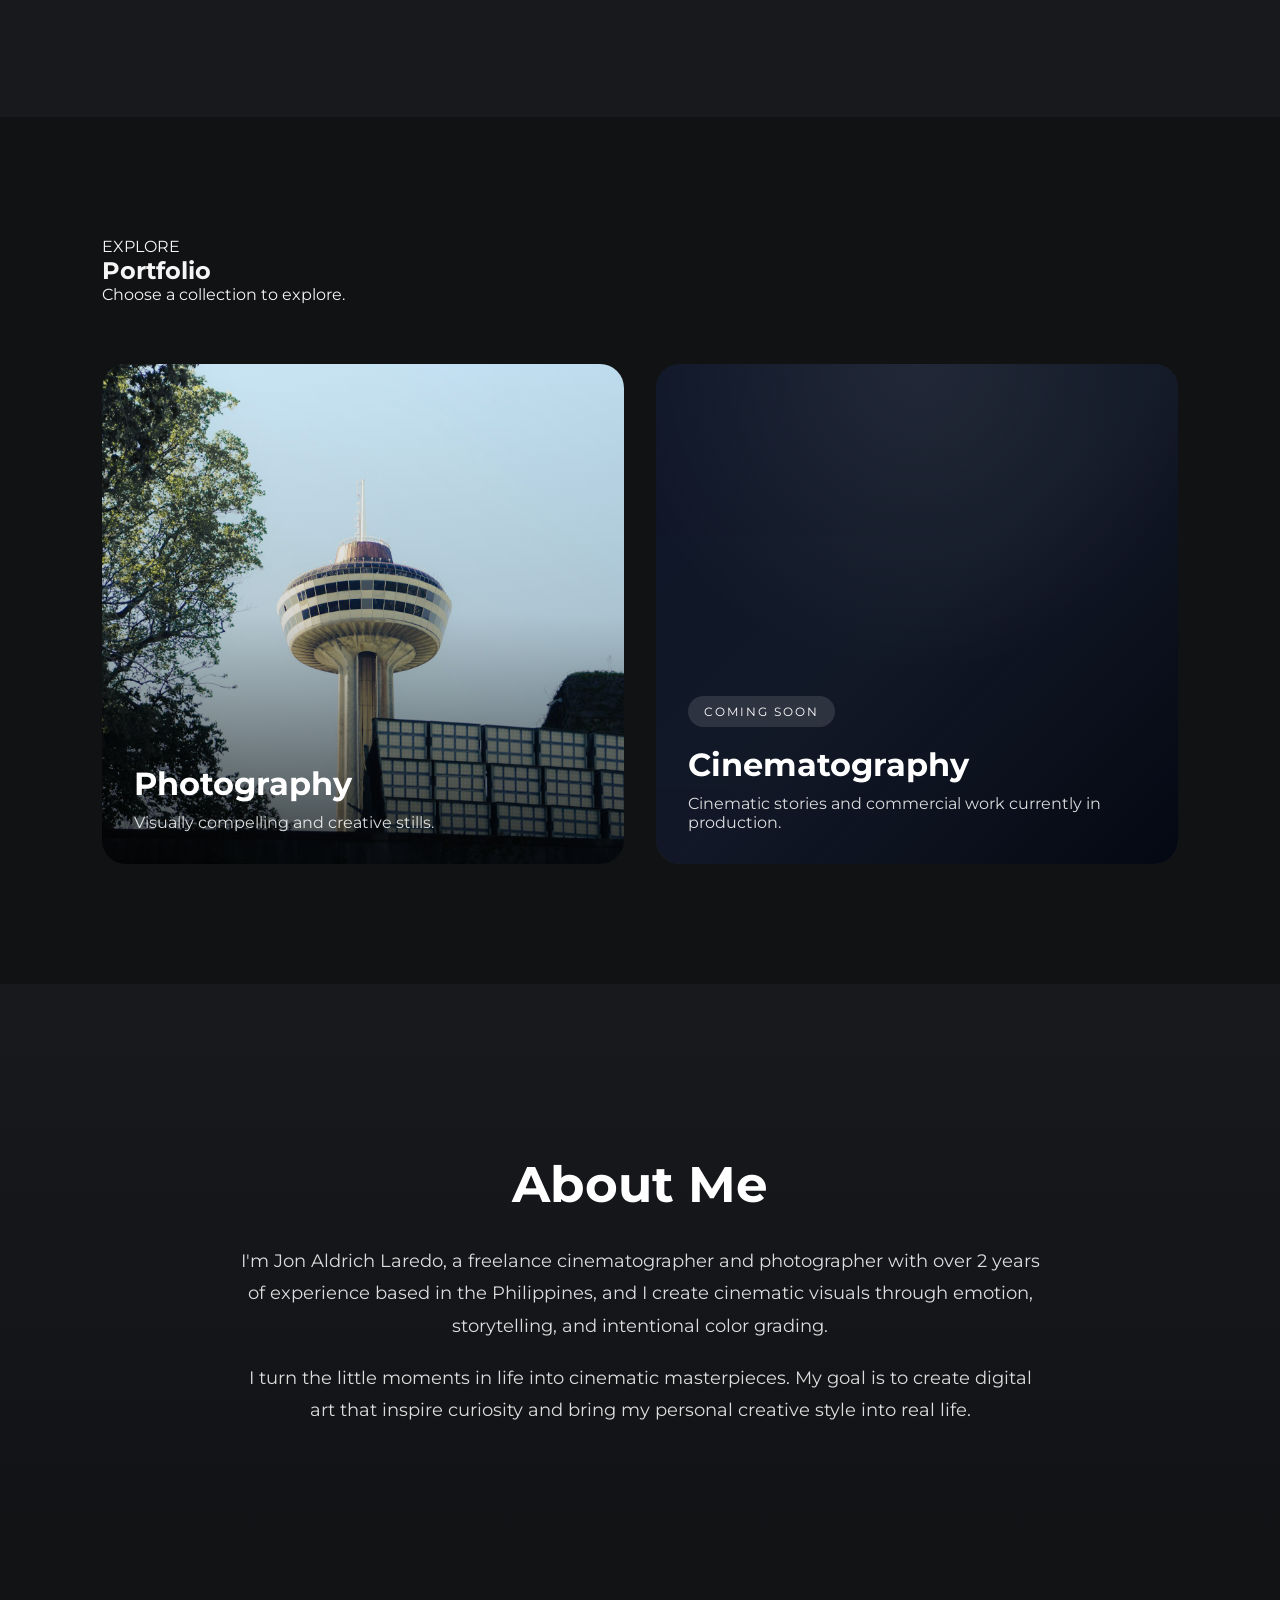
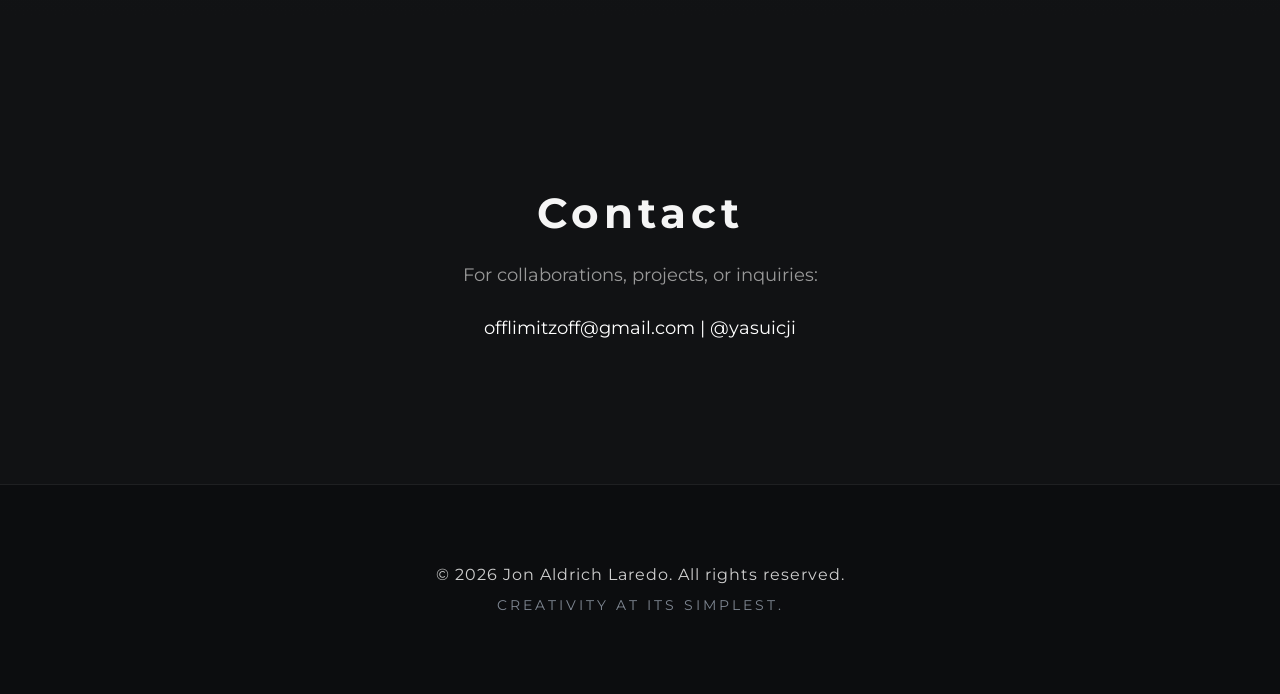
==== commit c7d937b1: "Zooming Added" ====
--- a/index.html
+++ b/index.html
@@ -240,11 +240,26 @@
 
             <div class="portfolio-slideshow">
 
-    <img src="images/photo1.jpg" class="slide active" alt="Photography">
-
-    <img src="images/photo2.jpg" class="slide" alt="Photography">
-
-    <img src="images/photo3.jpg" class="slide" alt="Photography">
+    <img
+    src="images/thumbs/photo1.jpg"
+    class="slide active"
+    alt="Photography"
+    loading="eager"
+    decoding="async">
+
+<img
+    src="images/thumbs/photo2.jpg"
+    class="slide"
+    alt="Photography"
+    loading="eager"
+    decoding="async">
+
+<img
+    src="images/thumbs/photo3.jpg"
+    class="slide"
+    alt="Photography"
+    loading="eager"
+    decoding="async">
 
 </div>
 
--- a/style.css
+++ b/style.css
@@ -791,20 +791,23 @@
 }
 
 .hidden{
+
     opacity:0;
+
     transform:translateY(70px);
-    filter:blur(8px);
 
     transition:
         opacity .9s ease,
-        transform .9s ease,
-        filter .9s ease;
+        transform .9s ease;
+
 }
 
 .show{
+
     opacity:1;
+
     transform:translateY(0);
-    filter:blur(0);
+
 }
 
 .project:nth-child(2){
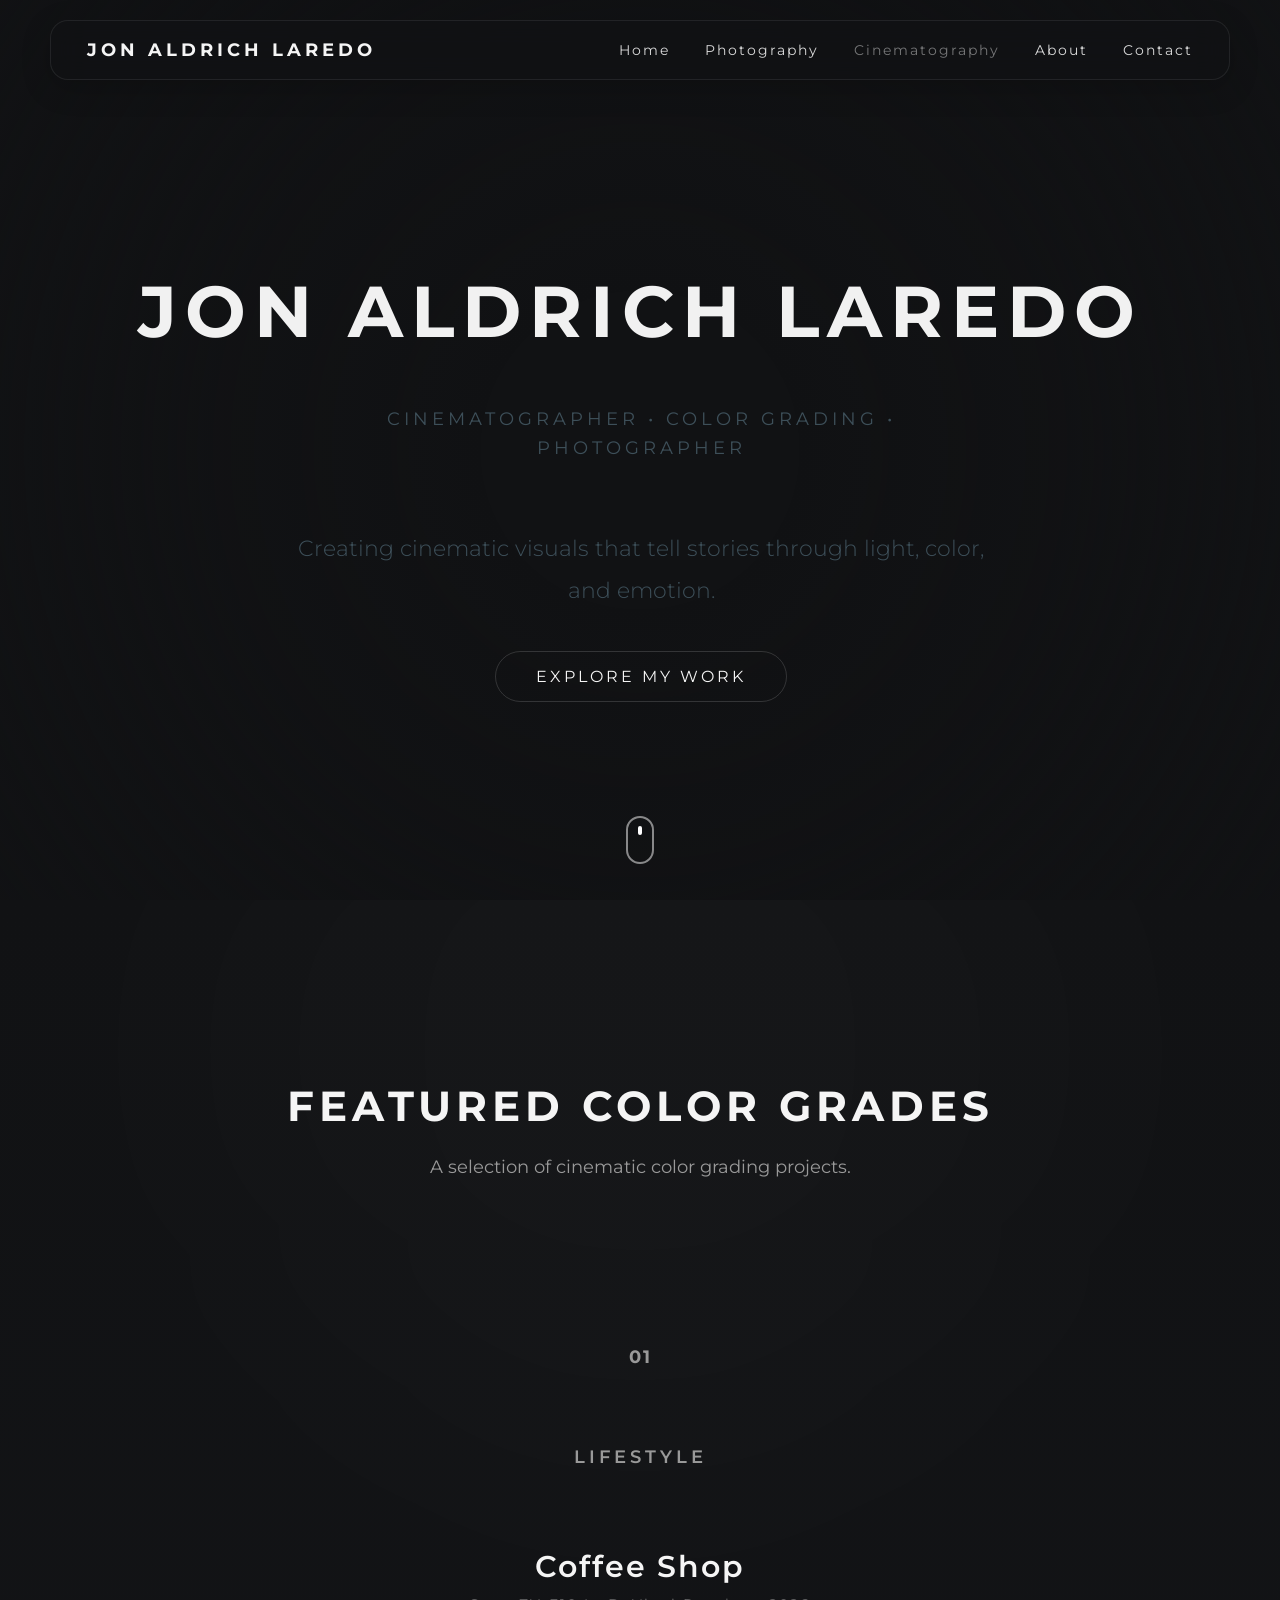
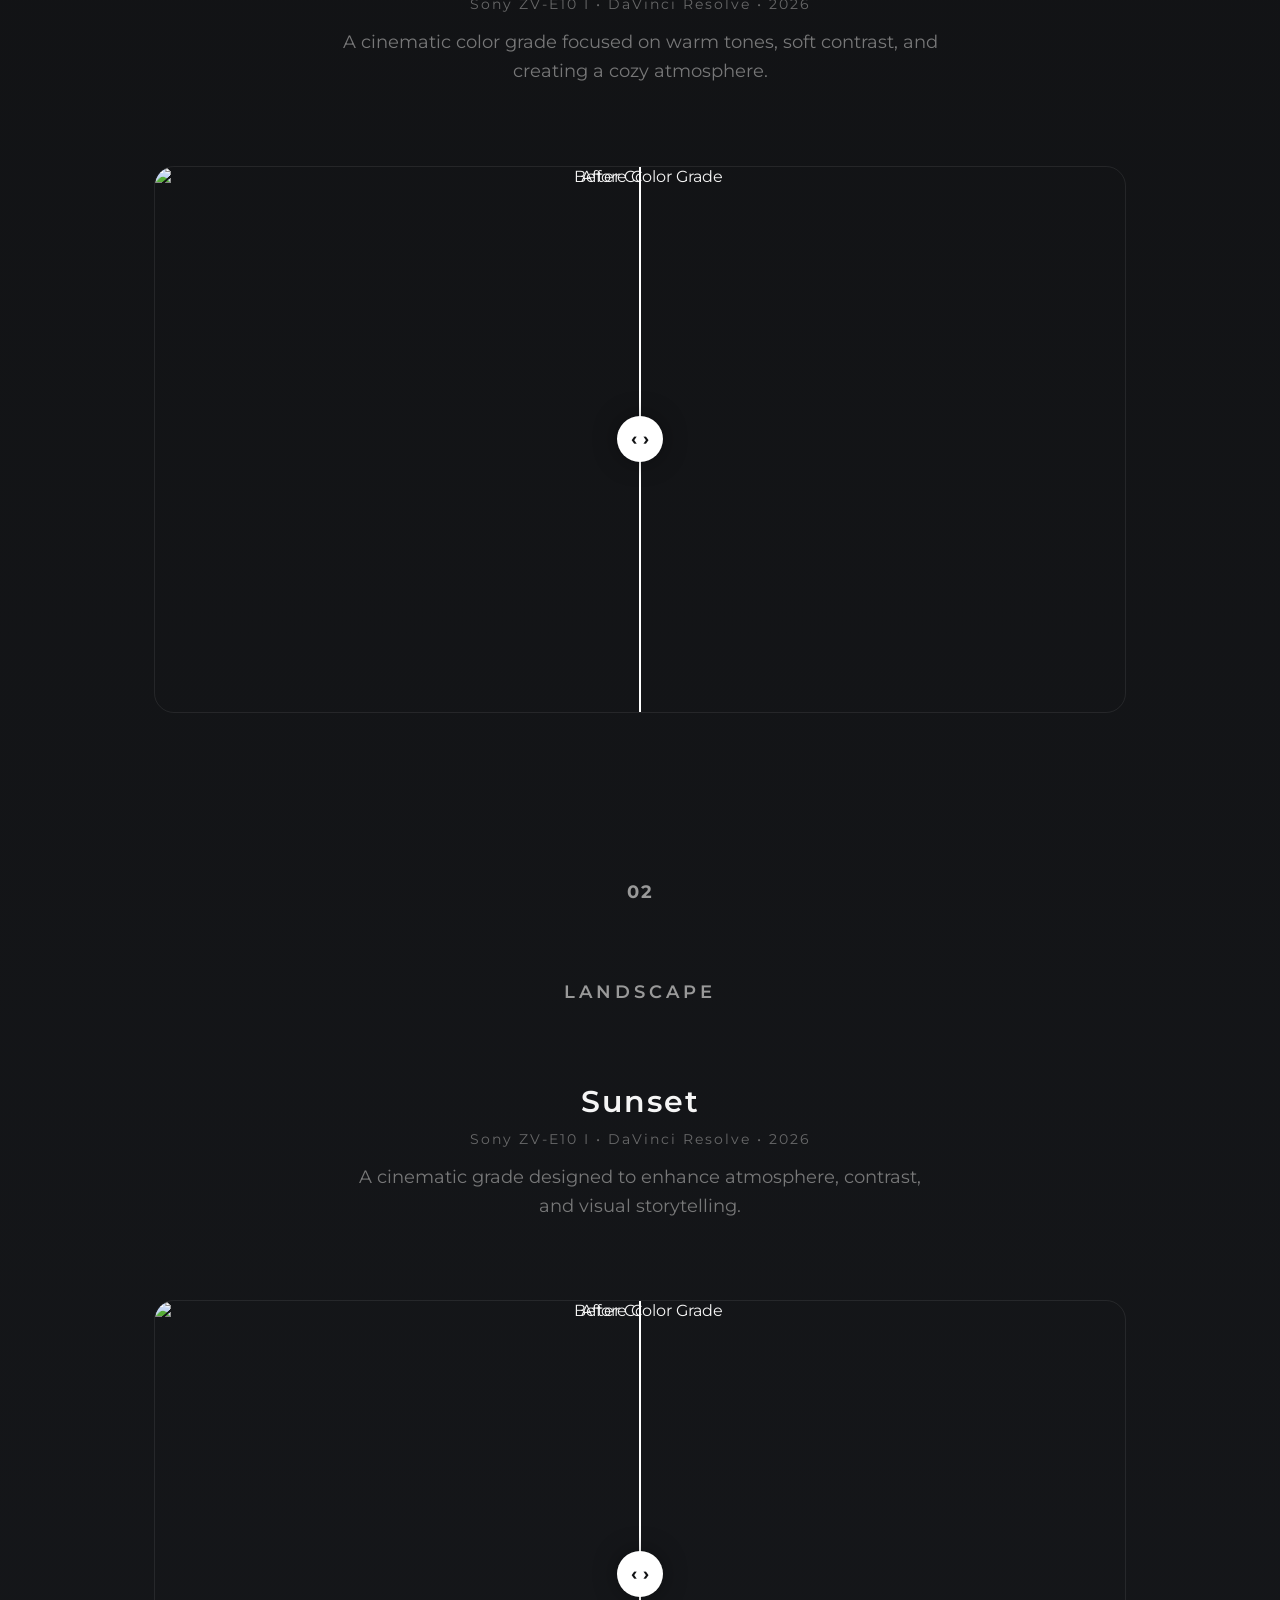
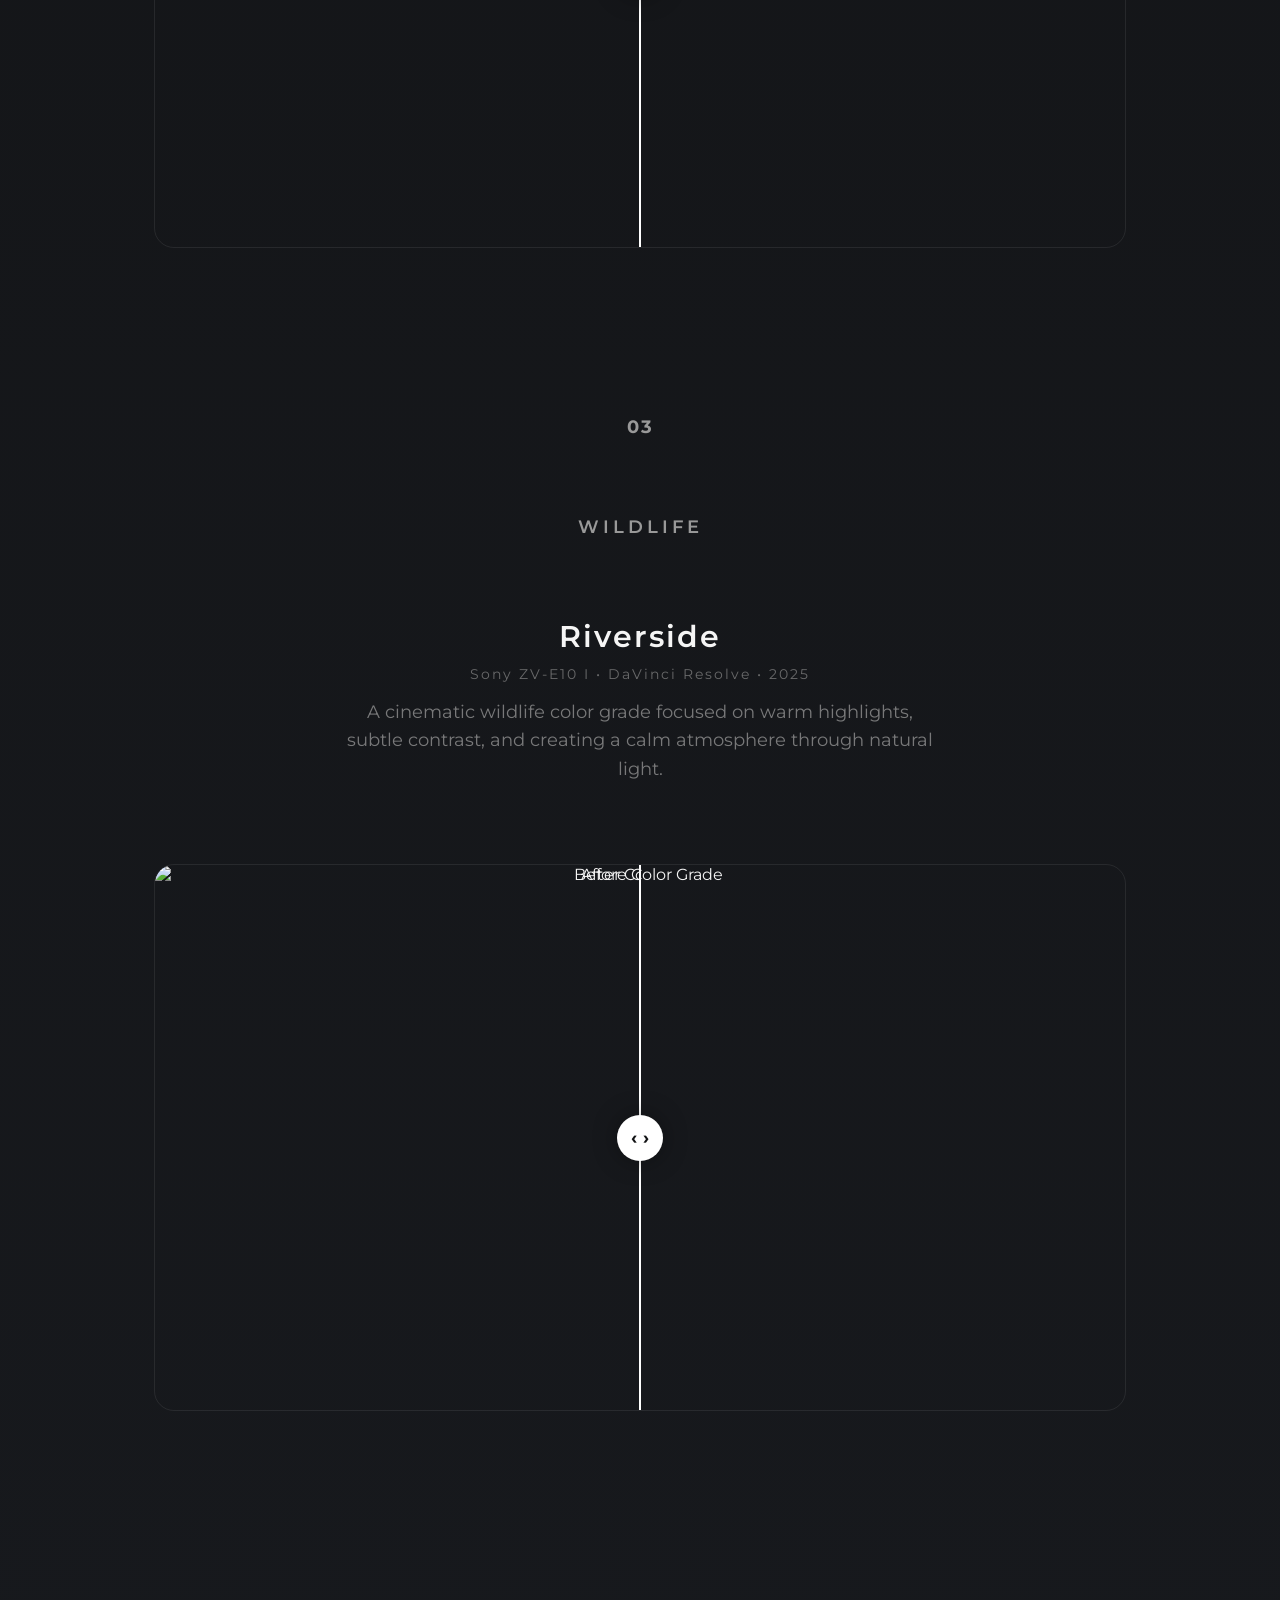
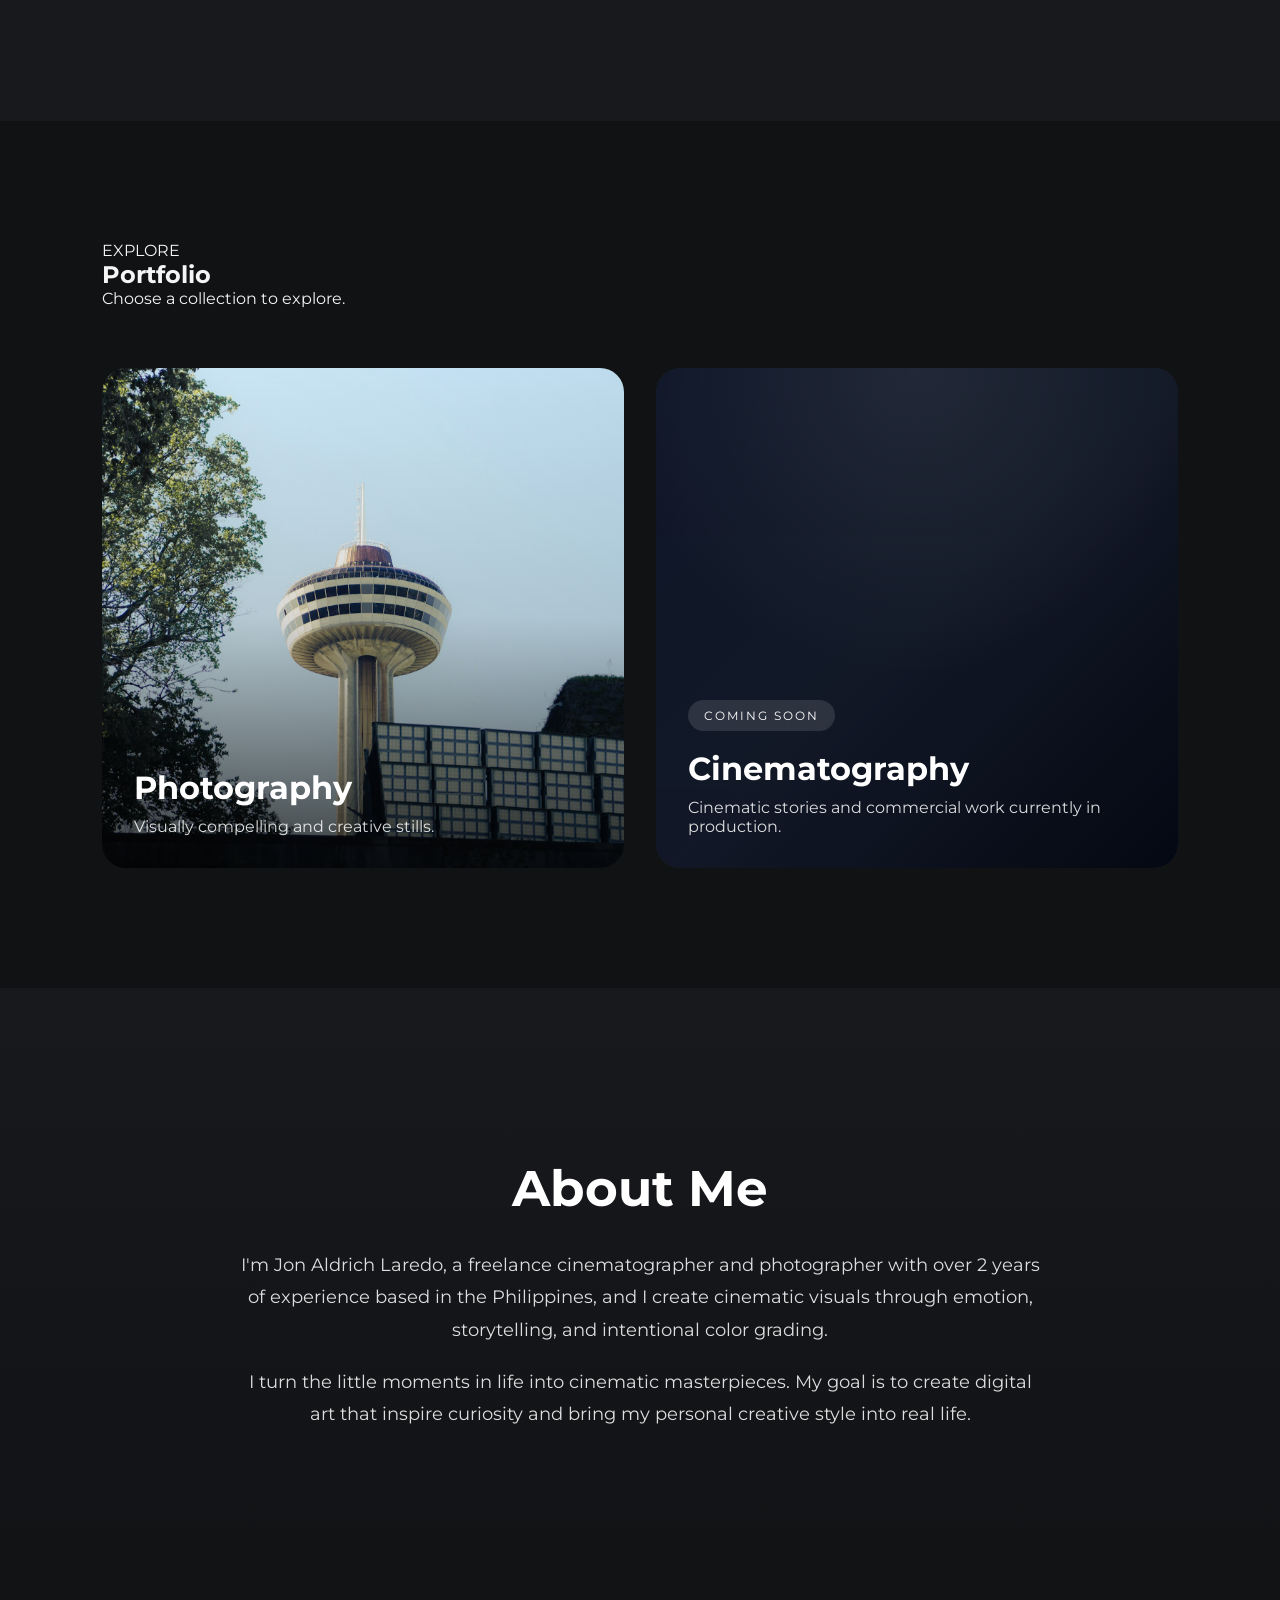
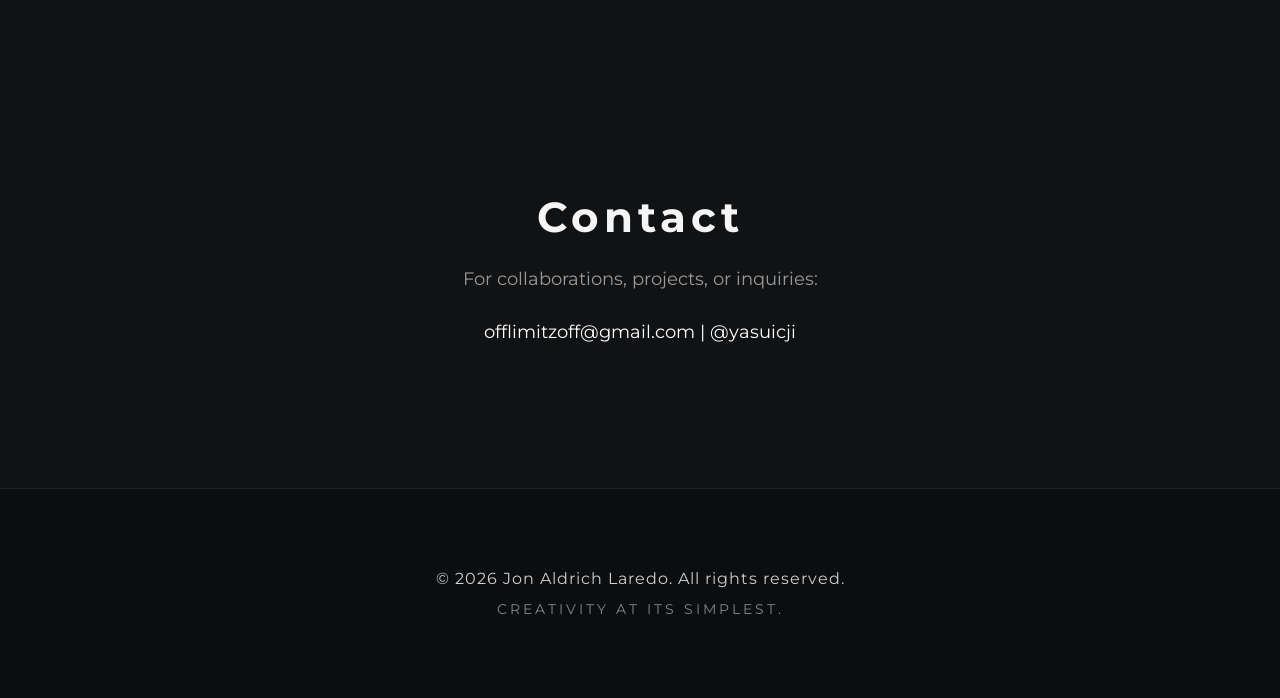
==== commit a3582715: "Text Light Streak" ====
--- a/index.html
+++ b/index.html
@@ -79,7 +79,11 @@
 
 <section id="portfolio" class="work">
 
-    <h2 class="reveal">FEATURED COLOR GRADES</h2>
+    <h2
+    class="reveal shimmer-title"
+    data-text="FEATURED COLOR GRADES">
+    FEATURED COLOR GRADES
+</h2>
 
     <p class="reveal">
     A selection of cinematic color grading projects.
--- a/style.css
+++ b/style.css
@@ -18,14 +18,19 @@
 
 nav{
     position: fixed;
-    top: 0;
-    width: 100%;
+    top: 20px;
+    width: min(1180px, calc(100% - 40px));
+
+    left: 50%;
+transform: translateX(-50%);
 
     display: flex;
     justify-content: space-between;
     align-items: center;
 
-    padding: 22px 60px;
+    padding: 18px 36px;
+
+    border-radius: 18px;
 
     background: rgba(17,18,20,0.75);
     backdrop-filter: blur(14px);
@@ -33,7 +38,10 @@
 
     z-index: 1000;
 
-    border-bottom: 1px solid rgba(255,255,255,0.05);
+    border: 1px solid rgba(255,255,255,0.08);
+
+    box-shadow:
+    0 8px 30px rgba(0,0,0,0.18);
 }
 
 nav ul{
@@ -1570,4 +1578,79 @@
 
     clip-path:inset(0 0 0 0);
 
+}
+
+/* ========================================
+   FEATURED COLOR GRADES SHIMMER
+======================================== */
+
+.shimmer-title{
+
+    position: relative;
+
+    display: inline-block;
+
+    overflow: hidden;
+
+}
+
+.shimmer-title::before{
+
+    content:"";
+
+    position:absolute;
+
+    top:-150%;
+    left:-120%;
+
+    width:70px;
+    height:400%;
+
+    background:linear-gradient(
+        45deg,
+        transparent 30%,
+        rgba(255,255,255,0.25) 42%,
+        rgba(255,255,255,1) 50%,
+        rgba(255,255,255,0.25) 58%,
+        transparent 70%
+    );
+
+    transform:rotate(90deg);
+
+    opacity:0;
+
+    pointer-events:none;
+
+    mix-blend-mode:screen;
+
+}
+
+.shimmer-title.shine::before{
+
+    animation:shimmerSweep 1.2s ease forwards;
+
+}
+
+@keyframes shimmerSweep{
+
+    0%{
+
+        left:-120%;
+        opacity:0;
+
+    }
+
+    15%{
+
+        opacity:1;
+
+    }
+
+    100%{
+
+        left:160%;
+        opacity:0;
+
+    }
+
 }
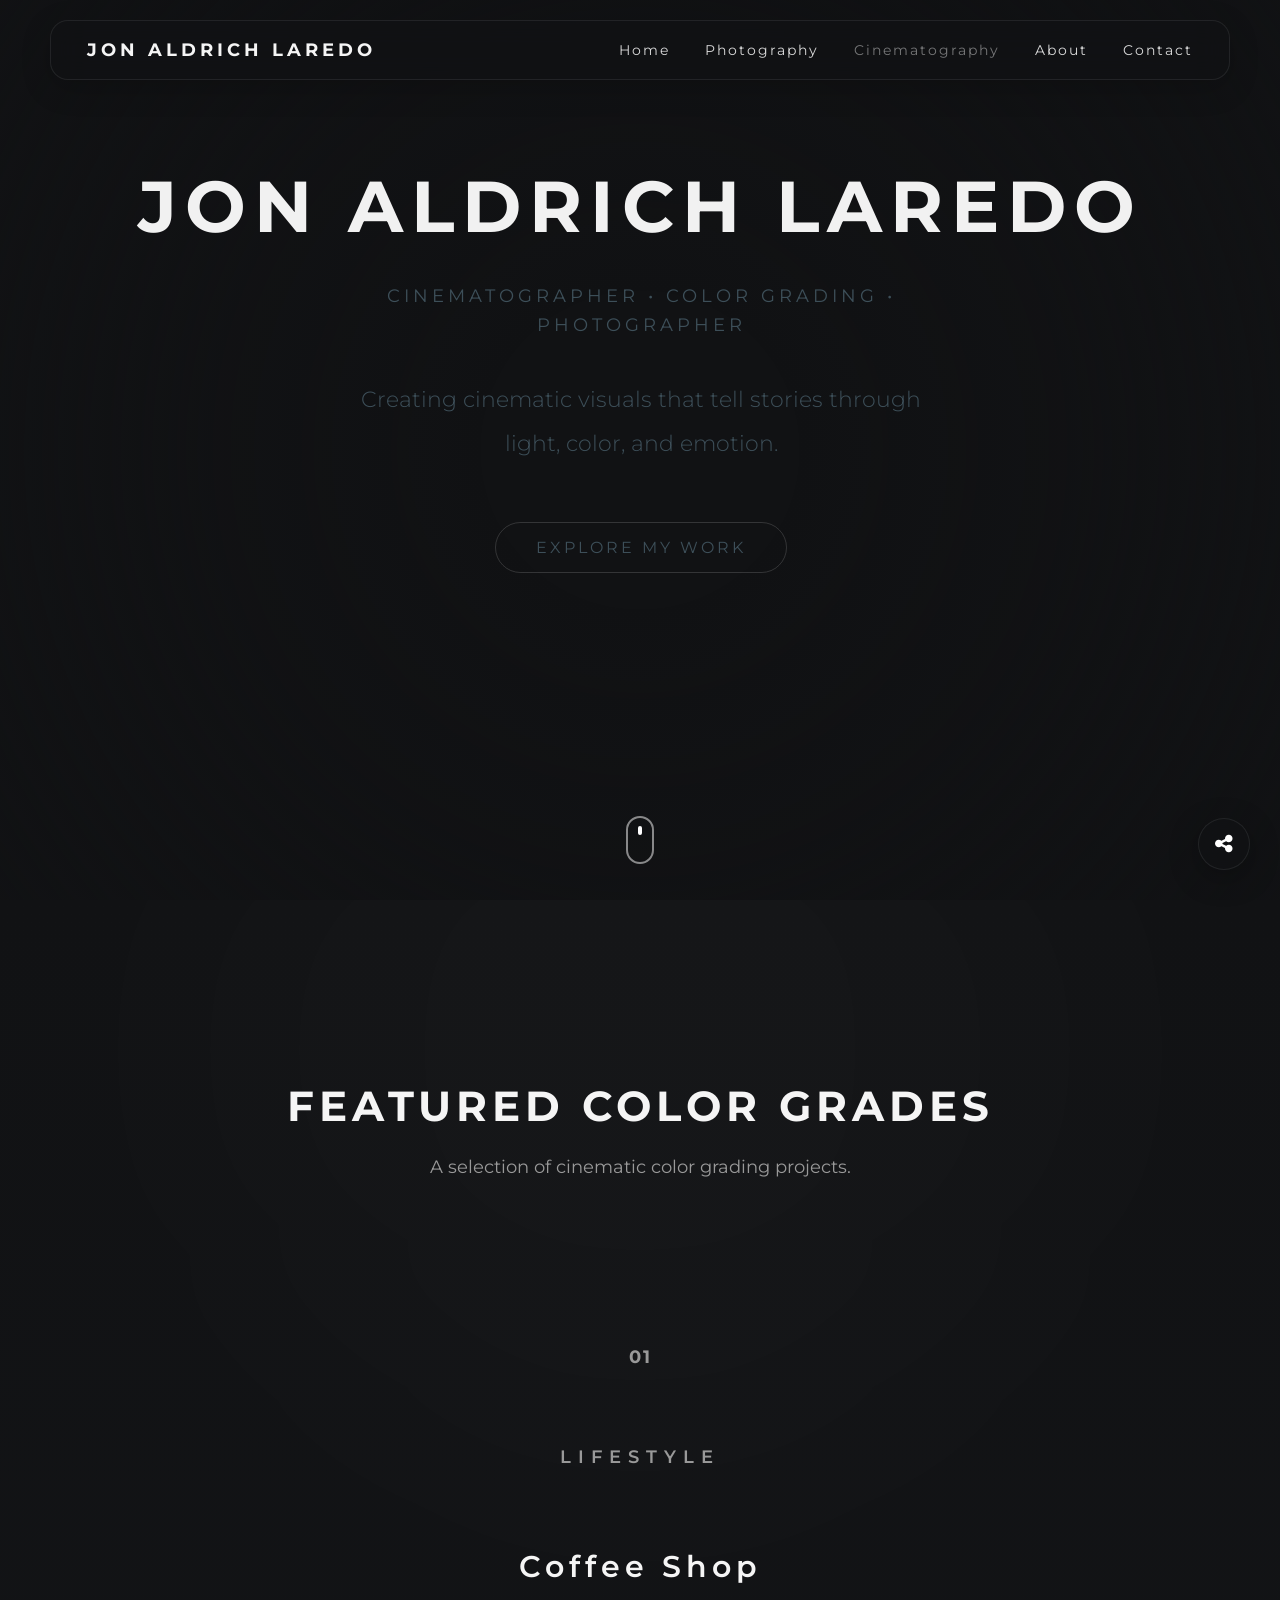
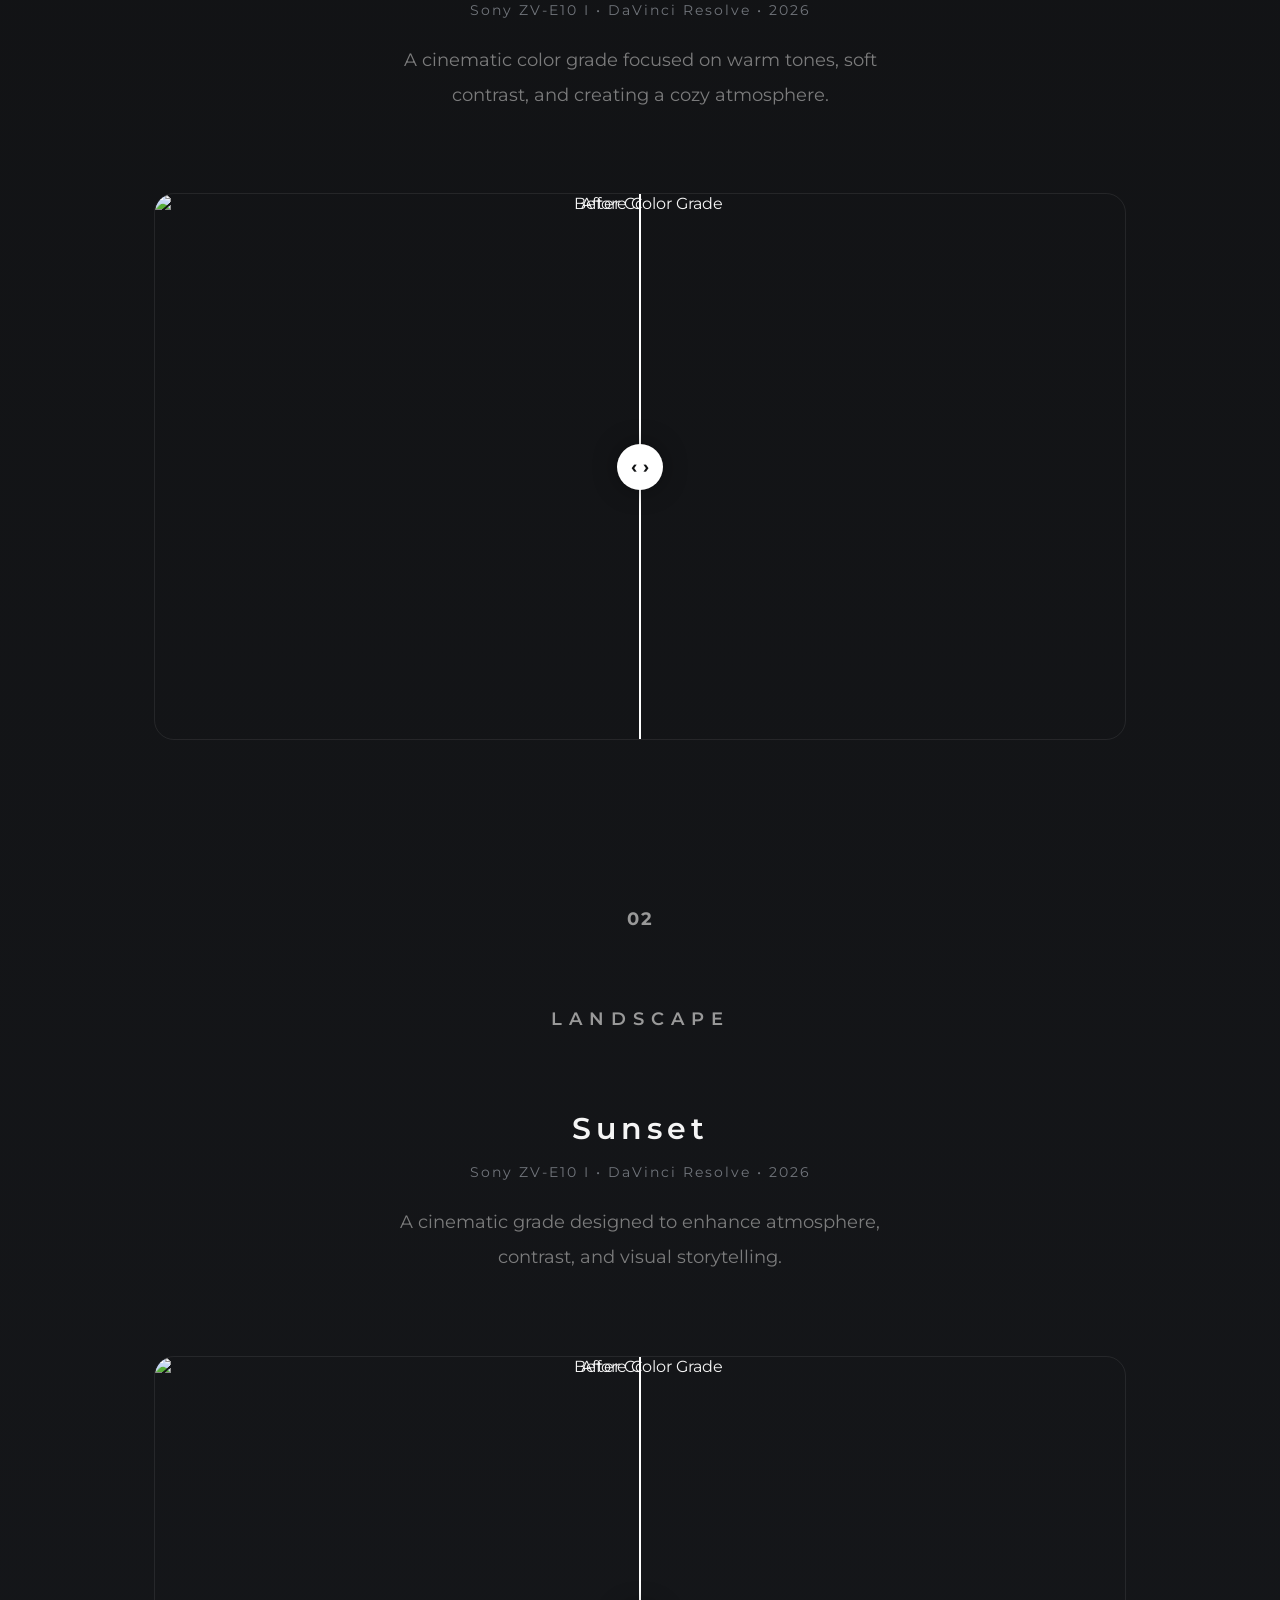
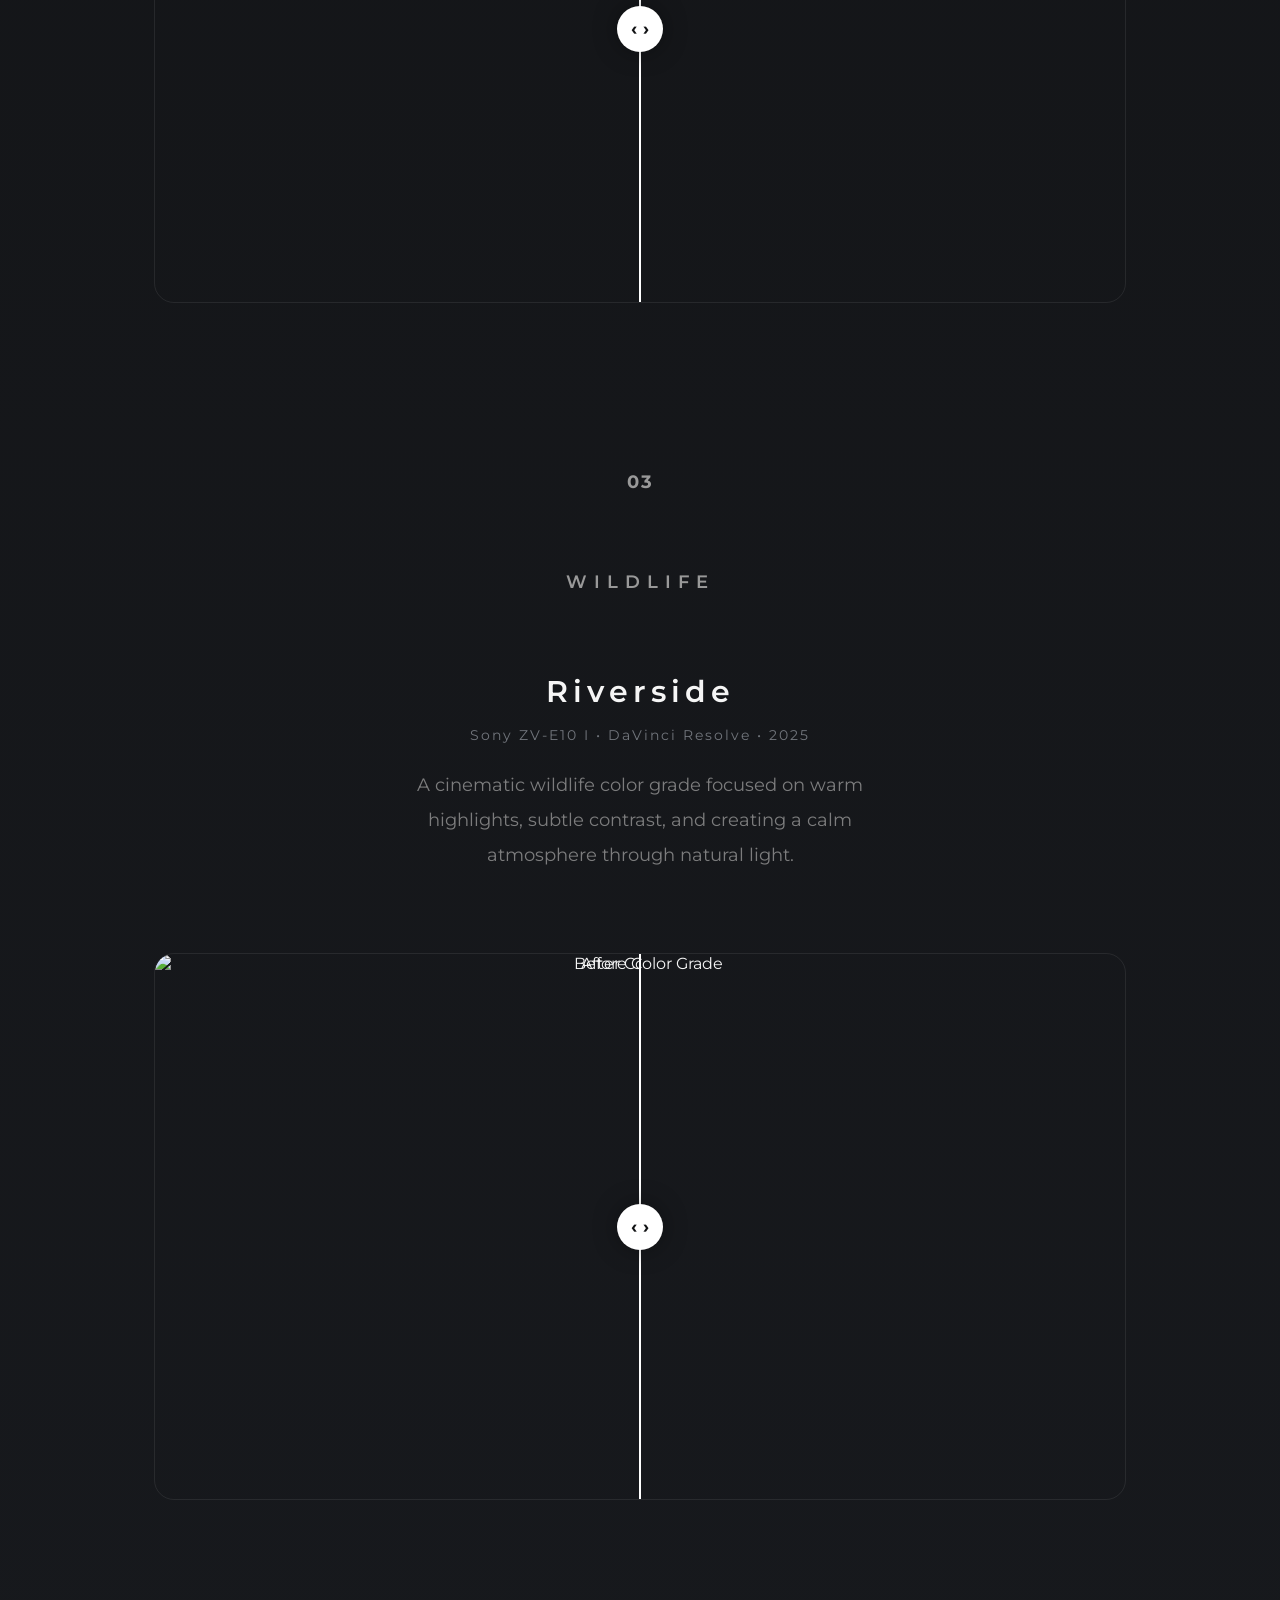
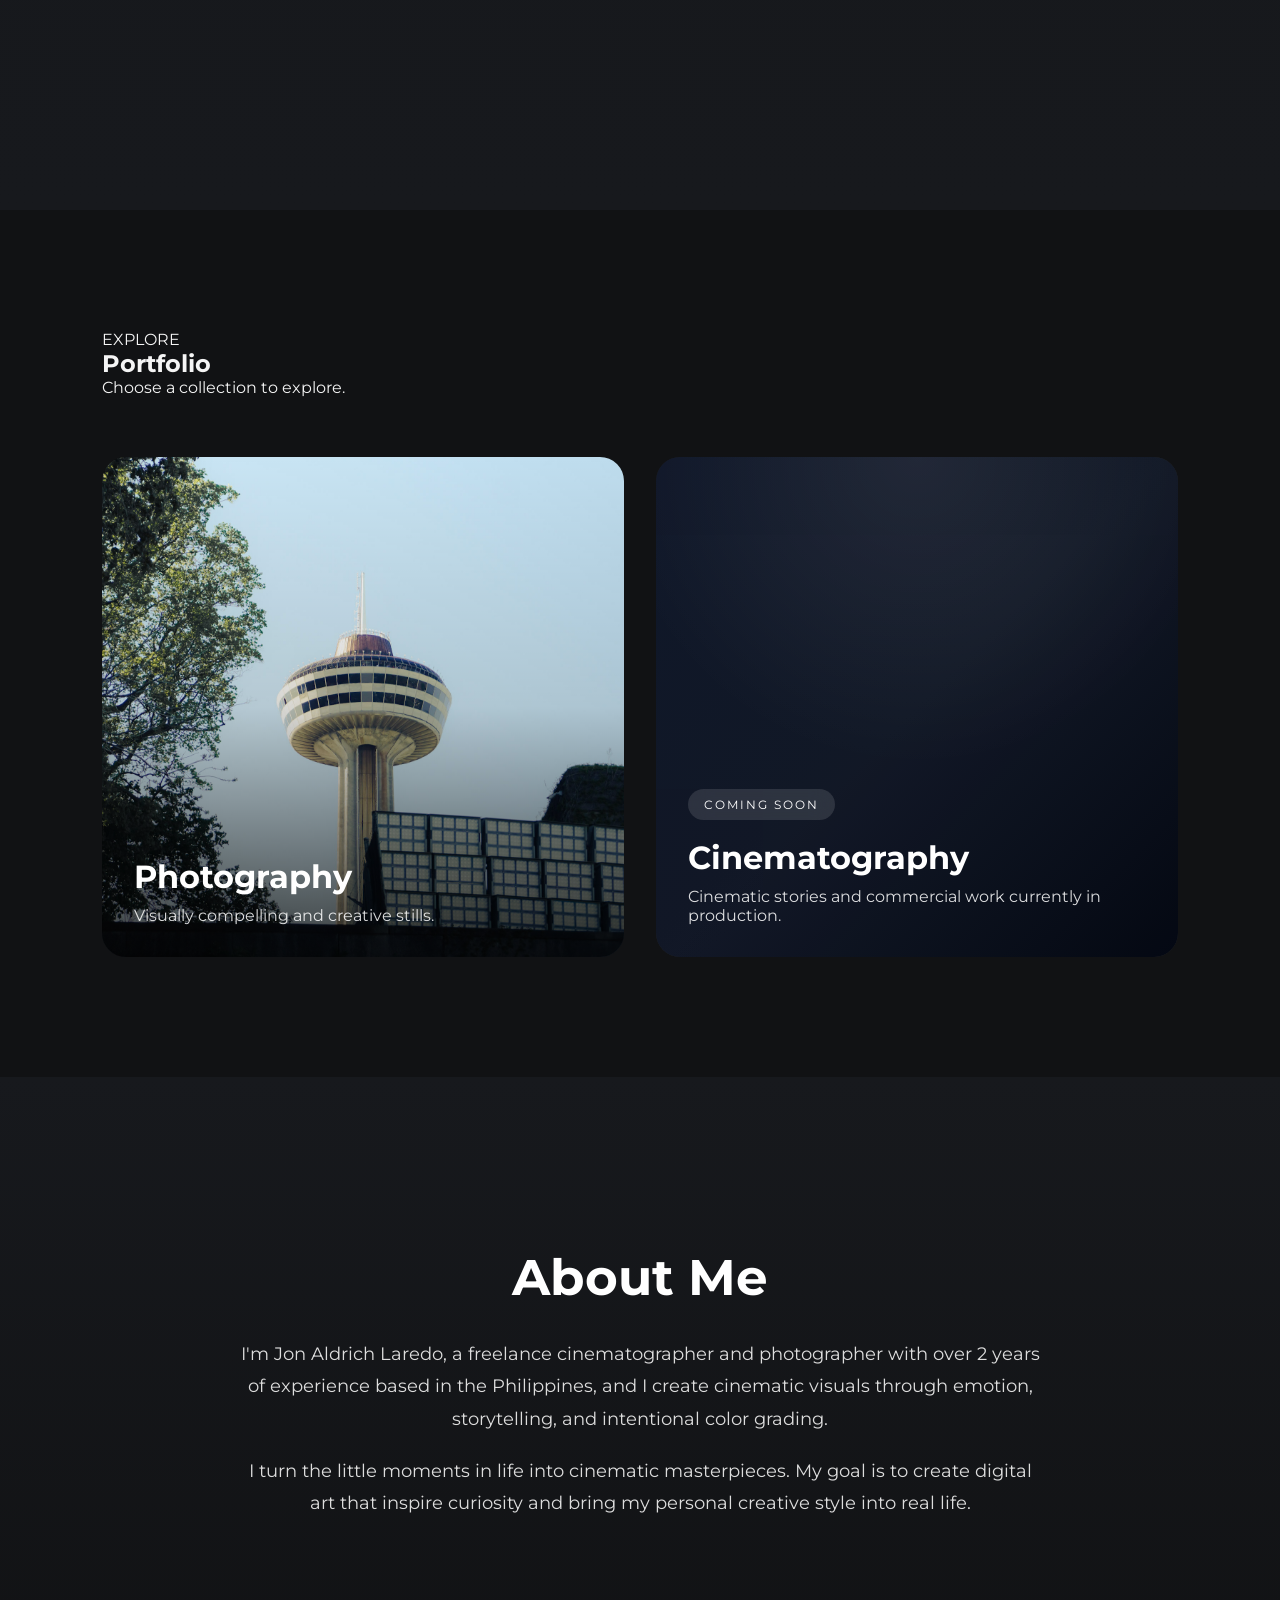
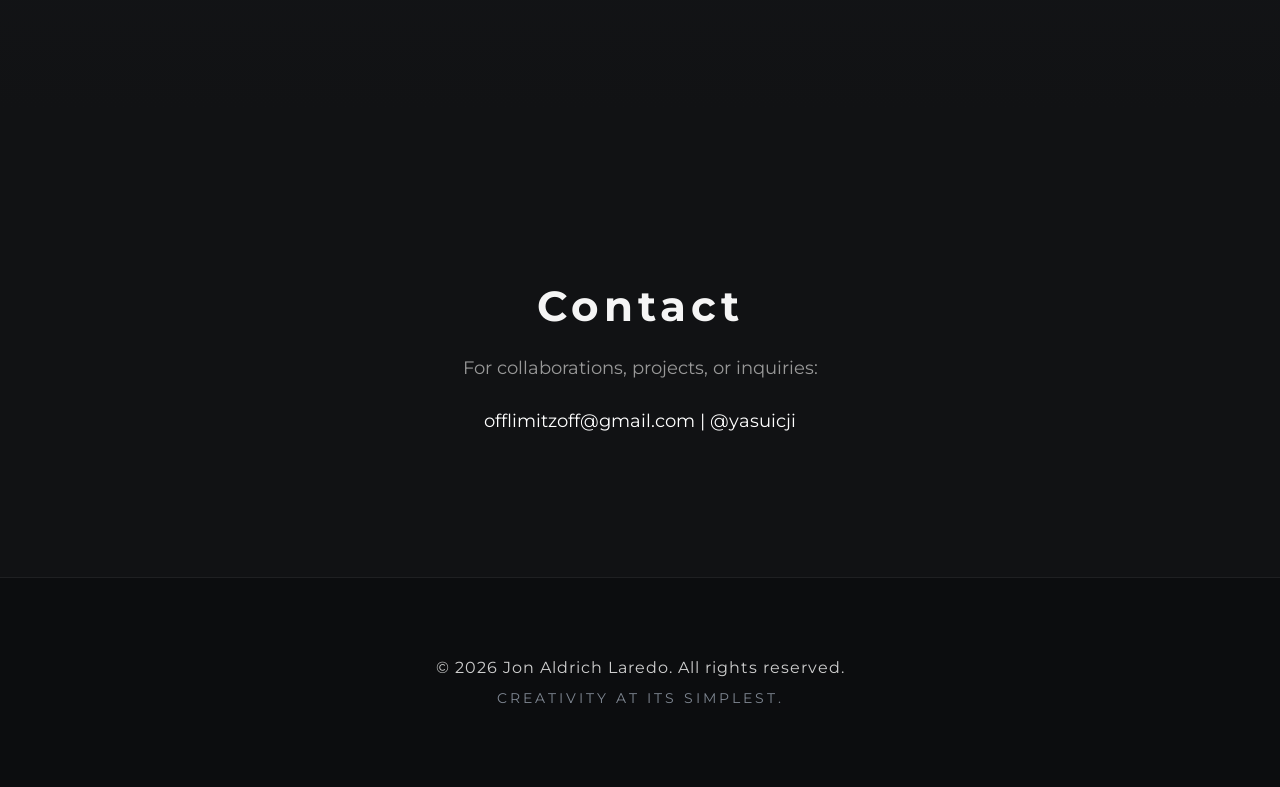
==== commit 51de6724: "Spacing and Gallery Background" ====
--- a/index.html
+++ b/index.html
@@ -7,6 +7,10 @@
     <title>Jon Aldrich Laredo</title>
 
     <link rel="stylesheet" href="style.css">
+
+    <link
+rel="stylesheet"
+href="https://cdnjs.cloudflare.com/ajax/libs/font-awesome/6.7.2/css/all.min.css">
 </head>
 
 <body>
@@ -341,8 +345,34 @@
 
 </footer>
 
+</footer>
+
+<div class="social-dock">
+
+    <a href="https://www.instagram.com/yasuicji" class="social-icon instagram" target="_blank">
+        <i class="fa-brands fa-instagram"></i>
+    </a>
+
+    <a href="https://www.tiktok.com/@yasuicji" class="social-icon tiktok" target="_blank">
+        <i class="fa-brands fa-tiktok"></i>
+    </a>
+
+    <a href="https://www.youtube.com/@yasuicji" class="social-icon youtube" target="_blank">
+        <i class="fa-brands fa-youtube"></i>
+    </a>
+
+    <button class="social-toggle">
+
+        <i class="fa-solid fa-share-nodes"></i>
+
+    </button>
+
+</div>
+
 <script src="script.js"></script>
 
+<script src="script.js"></script>
+
 </body>
 
 </html>
--- a/style.css
+++ b/style.css
@@ -144,12 +144,12 @@
 
     display:flex;
     flex-direction:column;
-    justify-content:center;
+    justify-content:flex-start;
     align-items:center;
 
     text-align:center;
 
-    padding:70px 30px 0;
+    padding:18vh 30px 0;
 
     color:white;
 
@@ -276,7 +276,7 @@
 
     letter-spacing:8px;
 
-    margin:0 0 20px;
+    margin:0 0 32px;
 
     font-weight:700;
 
@@ -290,7 +290,7 @@
 
     letter-spacing:4px;
 
-    margin:30px auto;
+    margin:0 auto 38px;
 
     max-width:600px;
 
@@ -300,11 +300,11 @@
 
 .hero h3{
 
-    margin-top:35px;
-
-    max-width:700px;
-
-    line-height:1.9;
+    margin-top:0;
+
+    max-width:620px;
+    
+    line-height:2;
 
     font-weight:300;
 
@@ -316,7 +316,7 @@
 
 .button{
 
-    margin-top:40px;
+    margin-top:56px;
 
     padding:15px 40px;
 
@@ -326,7 +326,7 @@
 
     background:transparent;
 
-    color:#f5f5f5;
+    color:#3D4F59;
 
     text-decoration:none;
 
@@ -553,13 +553,13 @@
 
     font-size:12px;
 
-    letter-spacing:4px;
+    letter-spacing:7px;
 
     text-transform:uppercase;
 
     color:#8f98a3;
 
-    margin-bottom:12px;
+    margin-bottom:20px;
 
     font-weight:600;
 
@@ -593,11 +593,16 @@
     opacity: 0.7;
 }
 
-.project-description {
-    max-width: 600px;
-    margin: 15px auto 0;
-    line-height: 1.6;
-    opacity: 0.75;
+.project-description{
+
+    max-width:500px;
+
+    margin:0 auto;
+
+    line-height:1.95;
+
+    opacity:.78;
+
 }
 
 .project-header h3{
@@ -606,17 +611,23 @@
 
     font-weight:600;
 
+    letter-spacing:5px;
+
+    margin-bottom:16px;
+
+}
+
+.project-header span{
+
+    color:#989DA5;
+
+    font-size:14px;
+
     letter-spacing:2px;
 
-}
-
-.project-header span{
-
-    color:#8b8b8b;
-
-    font-size:14px;
-
-    letter-spacing:2px;
+    display:block;
+
+    margin-bottom:24px;
 
 }
 
@@ -1653,4 +1664,114 @@
 
     }
 
+}
+
+/* ========================================
+   FLOATING SOCIAL DOCK
+======================================== */
+
+.social-dock{
+
+    position:fixed;
+
+    right:30px;
+    bottom:30px;
+
+    display:flex;
+    align-items:center;
+    gap:14px;
+
+    z-index:9999;
+
+}
+
+.social-icon,
+.social-toggle{
+
+    width:52px;
+    height:52px;
+
+    border:none;
+    border-radius:50%;
+
+    display:flex;
+    justify-content:center;
+    align-items:center;
+
+    text-decoration:none;
+
+    background:rgba(17,18,20,.75);
+
+    backdrop-filter:blur(14px);
+    -webkit-backdrop-filter:blur(14px);
+
+    border:1px solid rgba(255,255,255,.08);
+
+    box-shadow:
+        0 8px 30px rgba(0,0,0,.25);
+
+    transition:
+        transform .35s ease,
+        background .35s ease,
+        opacity .35s ease;
+
+}
+
+.social-toggle{
+
+    cursor:pointer;
+
+    color:white;
+
+    font-size:20px;
+
+}
+
+.social-icon{
+
+    font-size:24px;
+
+    opacity:0;
+
+    visibility:hidden;
+
+    transform:translateX(18px);
+
+}
+
+.social-dock:hover .social-icon{
+
+    opacity:1;
+
+    visibility:visible;
+
+    transform:translateX(0);
+
+}
+
+.social-icon:hover,
+.social-toggle:hover{
+
+    transform:translateY(-4px);
+
+}
+
+/* Brand Colors */
+
+.instagram{
+
+    color:#E4405F;
+
+}
+
+.tiktok{
+
+    color:#ffffff;
+
+}
+
+.youtube{
+
+    color:#FF0000;
+
 }
